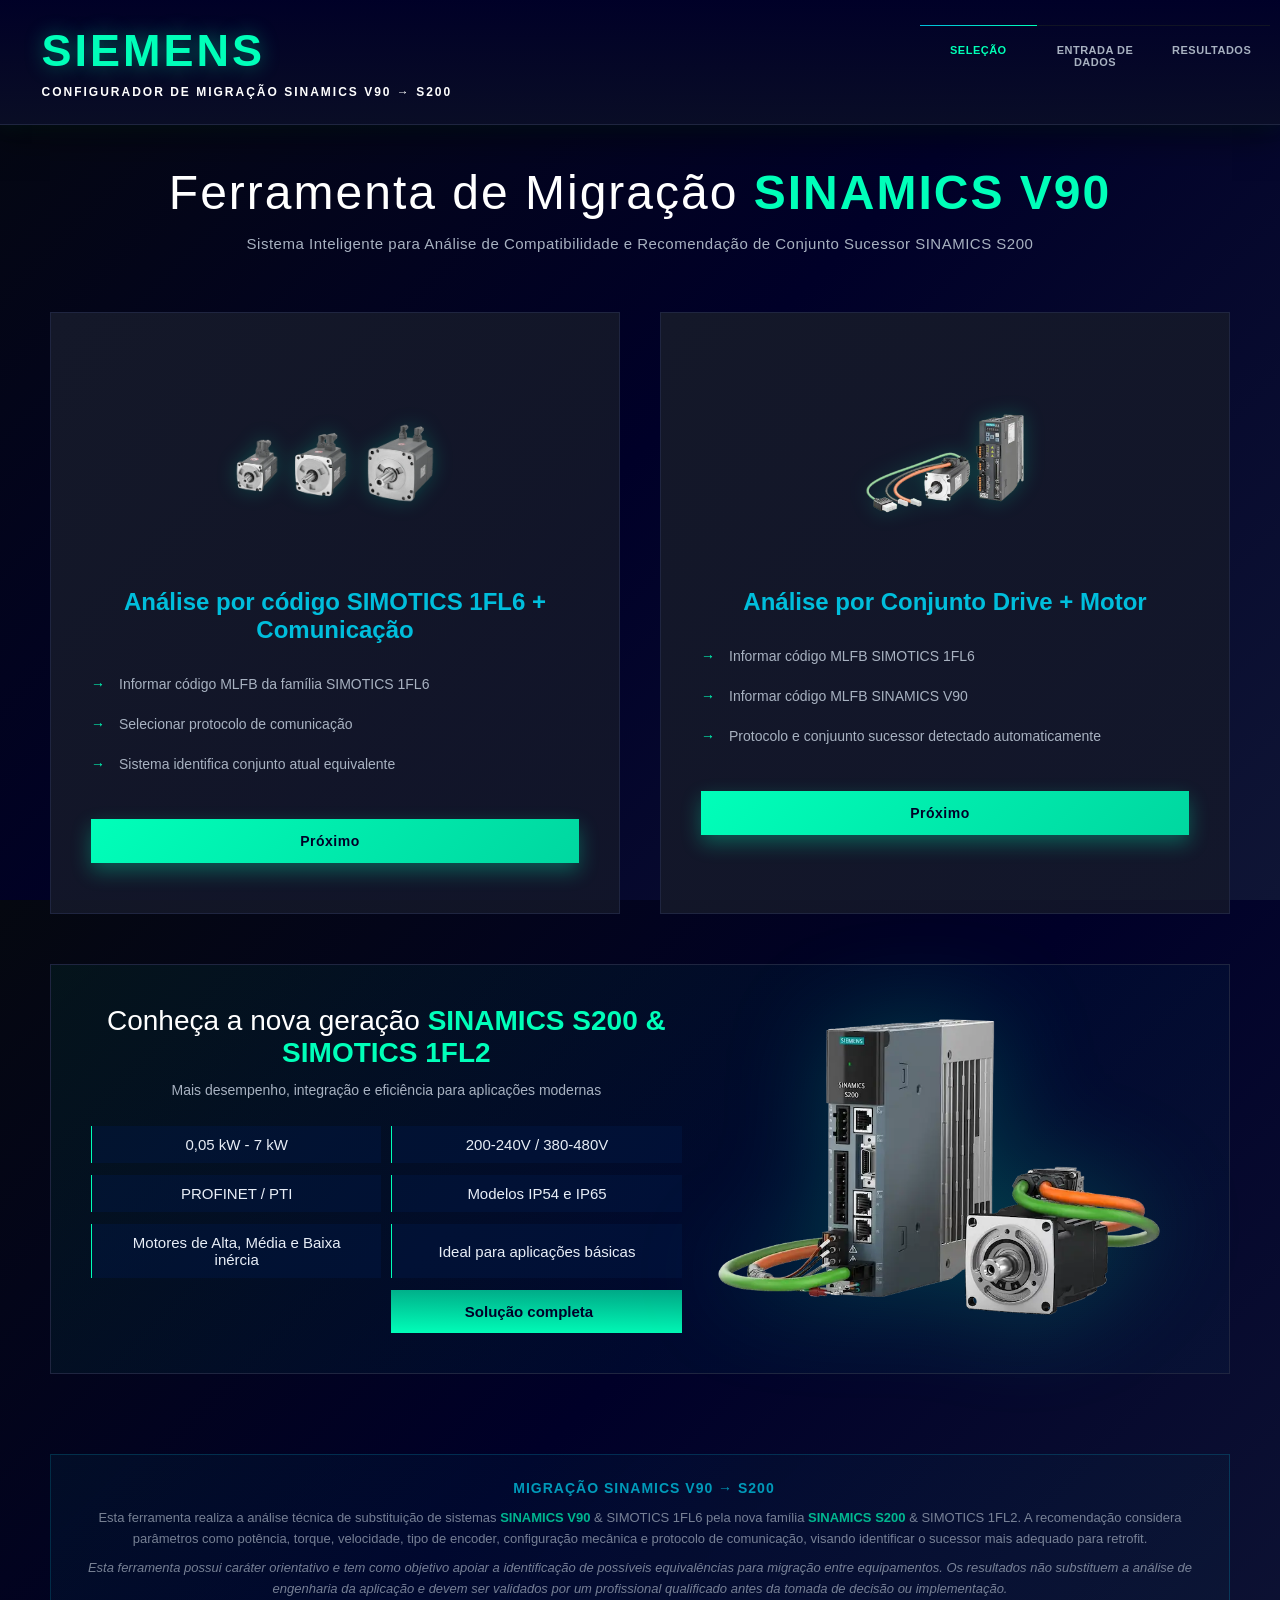
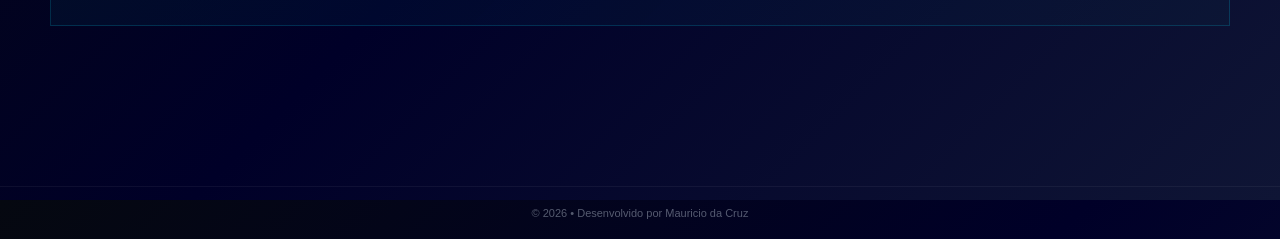
==== FrontEnd/index.html @ 0ea90a44 "Rename index1.html to index.html" ====
<!DOCTYPE html>
<html lang="pt-BR">
<head>
    <meta name="viewport" content="width=device-width, initial-scale=1.0">
    <meta charset="UTF-8">
    <meta name="viewport" content="width=device-width, initial-scale=1.0">
    <title>Configurador de Migração SINAMICS V90 → S200 | Siemens</title>
    <link rel="stylesheet" href="CSS/styles.css">
</head>

<body>
    <!-- HEADER -->
    <div class="header">
        <div class="header-left">
            <div class="header-logo">
                <a href="#" onclick="goHome()">
                    <span>SIEMENS</span>
                </a>
            </div>
            <div class="header-title">Configurador de Migração SINAMICS V90 → S200</div>
        </div>
        <div class="progress-section">
            <div class="progress-bar-container">
                <div class="progress-bar" id="progress-bar"></div>
            </div>
            <div class="progress-steps">
                <div class="progress-step active" id="step-1">Seleção</div>
                <div class="progress-step" id="step-2">Entrada de Dados</div>
                <div class="progress-step" id="step-3">Resultados</div>
            </div>
        </div>
    </div>

    <!-- SELECTION PAGE -->
    <div id="page-selection" class="page active">
        <div class="container">
            <div class="selection-wrapper">
                <div class="selection-title">
                    <h1>Ferramenta de Migração <span> SINAMICS V90</span></h1>
                    <p>Sistema Inteligente para Análise de Compatibilidade e Recomendação de Conjunto Sucessor <span> SINAMICS S200 </span></p>
                </div>

                <div class="selection-grid">
                    <div class="selection-card" onclick="selectMode('motor')">
                        <div class="card-icon">
                            <img src="img/motores.webp" alt="Motor" loading="lazy"/>
                        </div>
                        <h2>Análise por código SIMOTICS 1FL6 + Comunicação</h2>
                        <ul>
                            <li>Informar código MLFB da família SIMOTICS 1FL6 </li>
                            <li>Selecionar protocolo de comunicação</li>
                            <li>Sistema identifica conjunto atual equivalente</li>
                        </ul>
                        <button class="btn">Próximo <i class="fas fa-arrow-right"></i></button>
                    </div>

                    <div class="selection-card" onclick="selectMode('motor-drive')">
                        <div class="card-icon">

                        <img src="img/conjunto.webp" alt="Servoacionamento" class="img-conjunto" loading="lazy">    
                        </div>
                        <h2>Análise por Conjunto Drive + Motor</h2>
                        <ul>
                            <li>Informar código MLFB SIMOTICS 1FL6</li>
                            <li>Informar código MLFB SINAMICS V90</li>
                            <li>Protocolo e conjuunto sucessor detectado automaticamente</li>
                        </ul>
                        <button class="btn">Próximo <i class="fas fa-arrow-right"></i></button>
                    </div>
                </div>

                    <!--Conheça a familia S200-->

                <div class="s200-highlight">
                <div class="s200-content">

                    <!-- TEXTO -->
                    <div class="s200-text">
                        <h2>Conheça a nova geração <span>SINAMICS S200 & SIMOTICS 1FL2</span></h2>
                        <p class="s200-subtitle">
                            Mais desempenho, integração e eficiência para aplicações modernas 
                        </p>
                        <div class="s200-features">
                            <div class="feature-item"> 0,05 kW - 7 kW</div>
                            <div class="feature-item"> 200-240V / 380-480V</div>
                            <div class="feature-item"> PROFINET / PTI </div>
                            <div class="feature-item"> Modelos IP54 e IP65</div>
                            <div class="feature-item"> Motores de Alta, Média e Baixa inércia</div>
                            <div class="feature-item"> Ideal para aplicações básicas</div>
                            <div class="feature-item empty"></div>
                            <div class="feature-button">
                                <a href="https://cache.industry.siemens.com/dl/files/562/109823562/att_1349952/v1/motion-control-drives-D37-1-complete-English-2025-11.pdf" 
                                rel="noopener noreferrer" target="_blank" title="Ver catálogo D37.1/2025 ">
                                    Solução completa <i class= "fas fa-arrow-right"></i>  
                                </a>
                            </div>
                                
                            </div>
                        </div>
                    
                    <!-- IMAGEM -->
                            <div class="s200-image">
                                <a href="https://sieportal.siemens.com/en-us/products-services/10535666?tree=CatalogTree" target="_blank" title="Ver portfólio completo">
                                    <img src="img/s200conjunto.webp" alt="SINAMICS S200 + 1FL2" loading="lazy">
                                </a>
                            </div>
       </div>
             </div>
              <div class="migration-disclaimer">
                            <div class="disclaimer-content">

                                <h3>
                                    <i class="fas fa-info-circle"></i>
                                    Migração SINAMICS V90 → S200
                                </h3>

                                <p>
                                    Esta ferramenta realiza a análise técnica de substituição de sistemas
                                    <strong>SINAMICS V90</strong> & SIMOTICS 1FL6 pela nova família
                                    <strong>SINAMICS S200</strong> & SIMOTICS 1FL2.
                                    
                                    A recomendação considera parâmetros como potência, torque, velocidade, tipo de encoder,
                                    configuração mecânica e protocolo de comunicação, visando identificar o sucessor mais adequado para retrofit.
                                </p>

                                <t>
                                    Esta ferramenta possui caráter orientativo e tem como objetivo apoiar a identificação de possíveis equivalências para migração entre equipamentos.
                                    Os resultados não substituem a análise de engenharia da aplicação e devem ser validados por um profissional qualificado antes da tomada de decisão ou implementação.
                                </t>

                     </div>
</div>


            </div>
        </div>
    </div>

    <!-- INPUT PAGE -->
    <div id="page-input" class="page">
        <div class="container">
            <div class="input-wrapper">
                <div class="input-form-section">
                    <h1 id="input-title">Entrada de Dados</h1>
                    <p class="input-form-subtitle">Informe os parâmetros por MLFB e protocolo de comunicação do conjunto atual</p>

                    <div class="error-message" id="input-error"></div>

                    <form id="input-form" onsubmit="handleSearch(event)">
                        <div class="form-group">
                            <label for="motor-mlfb">Código MLFB do Servomotor SIMOTICS 1FL6 <span class="required">*</span></label>
                            <input
                                type="text"
                                id="motor-mlfb"
                                placeholder="Ex: 1FL6042-1AC61-2AA1"
                                autocomplete="off"
                                onblur="validateMotor()"
                                required
                            >
                            <div class="form-feedback"></div>
                            <small>Formato padrão: 1FL6XXX-XXXXX-XXXXX (SIMOTICS 1FL6)</small>
                        </div>

                        <div class="form-group" id="drive-group" style="display: none;">
                            <label for="drive-mlfb">Código MLFB do Drive SINAMICS V90 <span class="required">*</span></label>
                            <input
                                type="text"
                                id="drive-mlfb"
                                placeholder="Ex: 6SL3210-1KE21-2UF1"
                                autocomplete="off"
                                onblur="validateDrive()"
                            >
                            <div class="form-feedback"></div>
                            <small>Série SINAMICS V90 (formato: 6SL3210-XXXXX-XXXXX)</small>
                        </div>

                        <div class="form-group" id="communication-group" style="display: none;">
                            <label>Protocolo de Comunicação <span class="required">*</span></label>
                            <div class="radio-group">
                                <label>
                                    <input type="radio" name="communication" value="PTI" required>
                                    PTI (Trem de Pulsos)
                                </label>
                                <label>
                                    <input type="radio" name="communication" value="PROFINET" required>
                                    PROFINET
                                </label>
                            </div>
                        </div>

                        
                        <div class="form-actions">
                            <button type="button" class="btn btn-secondary" onclick="goBack()">
                                <i class="fas fa-arrow-left"></i> Voltar
                            </button>
                            <button type="submit" class="btn" id="search-btn">
                            <span class="btn-text">
                                Identificar Sucessor
                                <i class="fas fa-search"></i>
                            </span>
                            <span class="btn-loading" style="display: none;">
                                <span class="spinner"></span>
                                Processando
                            </span>
                            </button>
                           
                        </div>
                    </form>
                </div>

                <div class="motor-illustration">
                    <div class="motor-visual" id="motor-visual1">
                        <img src="img/conjunto.webp" alt="Motor V90 1FL6" loading="lazy">
                    </div>
                    <div class="motor-info">
                        <h3>Série SIMOTICS S-1FL6</h3>
                        <p>Motor Síncrono de Ímã Permanente com Comunicação Integrada e Encoder de Posição</p>
                    </div>
                </div>
            </div>

            </div>




        </div>
    </div>


    <!-- RESULT PAGE -->
    <div id="page-result" class="page">
        <div class="container">
            <div class="result-header">
                <h1>Análise de <span>Compatibilidade</span></h1>
                <p>Comparativo técnico entre configuração atual e sucessor recomendado</p>
            </div>

            <!-- COMPARISON -->
            <div class="comparison-wrapper">
                <div class="comparison-card v90">
                    <div class="card-header">
                        <div class="card-header-icon">🟡</div>
                        <div>
                            <h2>Configuração Atual Legada</h2>
                            <span class="subtitle">SINAMICS V90 & SIMOTICS 1FL6</span>
                        </div>
                    </div>

                    <div class="product-codes-section">
                        <span class="product-codes-title">Códigos de Identificação</span>
                        <div class="product-code-item">
                            <span class="product-code-label">MLFB do Motor</span>
                            <span class="product-code-value" id="result-motor-v90">-</span>
                        </div>
                        <div class="product-code-item" id="result-drive-v90-container" style="display: none;">
                            <span class="product-code-label">MLFB do Drive</span>
                            <span class="product-code-value" id="result-drive-v90">-</span>
                        </div>
                    </div>


                    <table class="specs-table">

                      
                        <tr>
                            <td>Potência Nominal (Motor)</td>
                            <td id="spec-power-v90">-</td>
                        </tr>
                          <tr>
                            <td>Potência do Drive</td>
                            <td id="spec-drive-power-v90">-</td>
                        </tr>
                        <tr>
                            <td>Torque Nominal</td>
                            <td id="spec-torque-v90">-</td>
                        </tr>
                        <tr>
                            <td>Velocidade Síncrona</td>
                            <td id="spec-speed-v90">-</td>
                        </tr>
                        <tr>
                            <td>Tensão de Alimentação</td>
                            <td id="spec-voltage-v90">-</td>
                        </tr>
                        <tr>
                            <td>Configuração de Fases</td>
                            <td id="spec-phases-v90">-</td>
                        </tr>
                        <tr>
                            <td>Protocolo de Comunicação</td>
                            <td id="spec-comm-v90">-</td>
                        </tr>
                        <tr>
                            <td>Tipo de Encoder</td>
                            <td id="spec-encoder-v90">-</td>
                        </tr>
                        <tr>
                            <td>Configuração de Eixo</td>
                            <td id="spec-shaft-v90">-</td>
                        </tr>
                        <tr>
                            <td>Sistema de Freio</td>
                            <td id="spec-brake-v90">-</td>
                        </tr>
                        <tr>
                            <td>Altura do Eixo</td>
                            <td id="spec-height-v90">-</td>
                        </tr>
                    </table>
                </div>

               

                <div class="comparison-card s200">
                    
                    <div class="card-header">
                       <div class="card-header custom-header">

                            <!-- ÍCONE ESQUERDO -->
                            <img src="img/new.webp" class="header-icon-left" alt="Ícone S200" loading="lazy">

                            <!-- TEXTO CENTRAL -->
                            <div class="header-text">
                                <h2>Sucessor Recomendado</h2>
                                <span class="subtitle">SINAMICS S200 & SIMOTICS 1FL2</span>
                            </div>

                            <!-- BADGE NEW (DIREITA) -->
                            <img src="img/eco.webp" class="header-icon-right" alt="New" loading="lazy">

                        </div>
                    </div>

                    <div class="product-codes-section">
                        <span class="product-codes-title">Códigos de Identificação</span>
                        <div class="product-code-item">
                             <div id="ip-toggle-container" style="display:none;"></div>
                            <span class="product-code-label">MLFB do Motor</span>
                            <span class="product-code-value" id="result-motor-s200">-</span>
                        </div>

                       

                        
                        <div class="product-code-item" id="result-drive-s200-container" style="display: none;">
                            <span class="product-code-label">MLFB do Drive</span>
                            <span class="product-code-value" id="result-drive-s200">-</span>
                        </div>
                    </div>

                    <table class="specs-table">
                        <tr>
                            <td>Potência Nominal (Motor)</td>
                            <td id="spec-power-s200">-</td>
                        </tr>
                        <tr>
                            <td>Potência do Drive</td>
                            <td id="spec-drive-power-s200">-</td>
                        </tr>
                        <tr>
                            <td>Torque Nominal</td>
                            <td id="spec-torque-s200">-</td>
                        </tr>
                        <tr>
                            <td>Velocidade Síncrona</td>
                            <td id="spec-speed-s200">-</td>
                        </tr>
                        <tr>
                            <td>Tensão de Alimentação</td>
                            <td id="spec-voltage-s200">-</td>
                        </tr>
                        <tr>
                            <td>Configuração de Fases</td>
                            <td id="spec-phases-s200">-</td>
                        </tr>
                        <tr>
                            <td>Protocolo de Comunicação</td>
                            <td id="spec-comm-s200">-</td>
                        </tr>
                        <tr>
                            <td>Tipo de Encoder</td>
                            <td id="spec-encoder-s200">-</td>
                        </tr>
                        <tr>
                            <td>Configuração de Eixo</td>
                            <td id="spec-shaft-s200">-</td>
                        </tr>
                        <tr>
                            <td>Sistema de Freio</td>
                            <td id="spec-brake-s200">-</td>
                        </tr>
                        <tr>
                            <td>Altura do Eixo</td>
                            <td id="spec-height-s200">-</td>
                        </tr>
                    </table>
                </div>
            </div>

            <!-- CHARTS -->
           <div class="charts-section">

    <div class="charts-title">
        <i class="fas fa-cube"></i>
        Conjunto Sucessor <span>SINAMICS S200 & SIMOTICS 1FL2</span> (Ver no SiePortal)
    </div>
<div class="product-grid">

    <!-- DRIVE S200 -->
    <a id="s200-drive-link"
       class="product-card"
       target="_blank"
       rel="noopener noreferrer"
       data-power-field="potencia_kw_drive"
       data-suffix="kW">

        <img src="img/s200_individual.webp" alt="Drive S200" title="Abrir no SiePortal" loading="lazy">

        <div class="product-label">
            ServoDrive SINAMICS S200 - <span class="auto-power"></span>
        </div>
    </a>

    <!-- MOTOR S200 -->
    <a id="s200-motor-link"
       class="product-card"
       target="_blank"
       rel="noopener noreferrer"
       data-power-field="potencia_kw"
       data-suffix="kW">

        <img src="img/1fl2_individual.webp" alt="Motor S200" title="Abrir no SiePortal" loading="lazy">

        <div class="product-label">
            Servomotor SIMOTICS 1FL2 - <span class="auto-power"></span> 
        </div>
    </a>

</div>
</div>

            <!-- WARNINGS -->
            <div class="warnings-section" id="warnings-section">
                <h3> Observações Técnicas Relevantes</h3>
                <div id="warnings-list"></div>
            </div>

            <!-- ACTIONS -->
            <div class="result-actions">
                <button class="btn btn-secondary" onclick="copyToClipboard()">
                    <i class="fas fa-copy"></i> Copiar Códigos
                </button>
                <button class="btn" onclick="newSearch()">
                    <i class="fas fa-search"></i> Nova Análise
                </button>
                <button class="btn btn-secondary" onclick="exportToExcel()">
                    <i class="fas fa-file-excel"></i> Exportar .XLSX
                </button>
            </div>
        </div>
    </div>

    <!-- ERROR PAGE -->
    <div id="page-error" class="page">
        <div class="error-container">
            <div class="error-icon">❌</div>
            <h1>Análise Inconclusiva</h1>
            <p>Não foi possível identificar um sucessor compatível para a configuração técnica informada. Verifique os códigos MLFB e tente novamente.</p>

            <div style="margin-top: 40px;">
                <button class="btn btn-secondary" onclick="goBack()" style="margin-bottom: 15px;">
                    <i class="fas fa-arrow-left"></i> Voltar
                </button>
                <button class="btn" onclick="newSearch()">
                    <i class="fas fa-search"></i> Nova Análise
                </button>
            </div>
        </div>
    </div>

    <div class="copy-feedback" id="copy-feedback">
        <i class="fas fa-check-circle"></i> Códigos copiados com sucesso!
    </div>

    <script>
    async function loadXLSX() {
        if (!window.XLSX) {
            await import("https://cdn.jsdelivr.net/npm/xlsx@0.18.5/dist/xlsx.full.min.js");
        }
    }
    </script>
    <script src="Js/app.v2.5.js"></script>
    <footer class="footer">
    <span>© 2026 • Desenvolvido por Mauricio da Cruz </span>
    </footer>
</body>
</html>
---- FrontEnd/CSS/styles.css ----
.charts-title span,.disclaimer-content strong,.header-logo span,.progress-step.active,.radio-group label:hover{color:var(--bold-green)}*,.feature-item{box-sizing:border-box}.disclaimer-content t,.form-group small,.warning-item div:last-child,.warning-list li{font-style:italic}.bar-label,.error-container,.migration-banner,.motor-info,.product-card,.progress-step,.result-header,.selection-wrapper{text-align:center}*{margin:0;padding:0}:root{--bold-green:#00FFB9;--dark-blue:#000028;--light-petrol:#00BEDC;--white:#FFFFFF;--dark-bg:#0a0e27;--darker-bg:#050810;--card-bg:#141829;--card-hover:#1a1f3a;--border-color:#1f2540;--text-primary:#e8eef7;--text-secondary:#a8b2c1;--color-origin:#FFC107;--color-destination:#00FFB9}body,html{width:100%;height:100%}body{font-family:'Segoe UI',Arial,sans-serif;background:linear-gradient(135deg,var(--darker-bg) 0,var(--dark-blue) 50%,#0f1535 100%);color:var(--text-primary);min-height:100vh;overflow-x:hidden}.header{background:linear-gradient(180deg,rgba(0,0,40,.95) 0,rgba(10,14,39,.9) 100%);padding:25px 10px;box-shadow:0 8px 32px rgba(0,0,0,.6),0 0 20px rgba(0,255,185,.1);display:flex;justify-content:space-between;align-items:right;border-bottom:1px solid var(--border-color);position:right;top:0;z-index:100}.header-left{display:flex;flex-direction:column;gap:8px;margin-left:2.5%}.header-logo{font-size:45px;font-weight:700;color:var(--white);letter-spacing:3px;text-shadow:0 0 20px rgba(0,255,185,.4)}.header-logo a{text-decoration:none;color:inherit}.header-logo a:hover{opacity:.8}.header-title{color:#fff;font-size:12px;font-weight:600;letter-spacing:2px;text-transform:uppercase}.progress-section{display:flex;flex-direction:column;gap:12px;width:350px}.progress-bar-container{width:100%;height:1px;background:var(--border-color);overflow:hidden;box-shadow:inset 0 0 8px rgba(0,0,0,.5)}.progress-bar{height:100%;background:linear-gradient(90deg,var(--light-petrol) 0,var(--bold-green) 100%);width:0%;transition:width .8s cubic-bezier(.22, 1, .36, 1);box-shadow:0 0 15px rgba(0,255,185,.6)}.progress-steps{display:flex;justify-content:space-between;gap:100}.progress-step{flex:16;font-size:11px;font-weight:700;color:var(--text-secondary);padding:6px 8px;border-bottom:0 solid var(--border-color);transition:.3s;text-transform:uppercase;letter-spacing:.5px}.progress-step.active{border-bottom-color:var(--bold-green);text-shadow:0 0 1px rgba(0,4,3,.5)}.s200-highlight{margin-top:50px;padding:40px;border:1px solid var(--border-color);background:linear-gradient(135deg,rgba(0,255,185,.05) 0,rgba(0,190,220,.03) 100%)}.s200-content{display:grid;grid-template-columns:1.4fr 1.2fr;gap:1px;align-items:center}.s200-text h2{font-size:28px;color:var(--white);margin-bottom:10px;font-weight:300}.result-header h1 span,.s200-text h2 span,.selection-title h1 span{color:var(--bold-green);font-weight:700}.s200-subtitle{color:var(--text-secondary);font-size:14px;margin-bottom:25px;line-height:1.6}.feature-button a{display:flex;justify-content:center;align-items:center;gap:15px;background:linear-gradient(1deg,var(--bold-green) 0,#00d7a1c3 100%);color:var(--dark-blue);padding:13px;font-size:15px;font-weight:700;text-decoration:wavy;transition:.3s}.feature-button a:hover{transform:translateX(5px);box-shadow:0 10px 25px rgba(0,255,185,.4)}.empty{visibility:hidden}.s200-features{display:grid;grid-template-columns:10fr 10fr;gap:12px 10px;align-items:stretch;justify-items:stretch}.feature-item{font-size:15px;color:var(--text-primary);width:100%;background:rgba(1,23,69,.438);padding:10px 20px;border-left:1px solid var(--bold-green);transition:.3s;display:flex;align-items:center;justify-content:center}.feature-item:hover{background:rgba(0,255,187,.075);transform:translateX(2px)}.s200-image{display:flex;justify-content:right;align-items:right}.s200-image img{width:90%;max-width:500px;object-fit:contain;filter:drop-shadow(0 0 50px rgba(0, 255, 185, .2));transition:.3s}.card-icon img,.card-icon img.img-conjunto{width:200px;height:200px}.s200-image img:hover{transform:scale(1.15);filter:drop-shadow(0 0 25px rgba(0, 255, 185, .4))}@media (max-width:800px){.s200-content{grid-template-columns:1fr}}.comparison-wrapper,.input-wrapper,.product-grid,.selection-grid{grid-template-columns:1fr 1fr}.container{max-width:1400px;margin:0 auto;padding:40px 50px}.page{display:none;animation:.6s ease-out fadeIn}.error-message.show,.page.active,.result-wrapper{display:block}@keyframes fadeIn{from{opacity:0;transform:translateY(20px)}to{opacity:1;transform:translateY(0)}}.selection-wrapper{margin-bottom:60px}.selection-title h1{font-size:48px;color:var(--white);margin-bottom:15px;font-weight:300;letter-spacing:2px}.selection-title p{color:var(--text-secondary);font-size:15px;letter-spacing:.5px;margin-bottom:40px}.migration-banner{background:linear-gradient(135deg,rgba(0,255,185,.08) 0,rgba(0,190,220,.05) 100%);border:1px solid var(--light-petrol);padding:40px;margin-bottom:50px}.disclaimer-content h3,.migration-banner-title{margin-bottom:12px;letter-spacing:1px;text-transform:uppercase}.migration-banner-title{color:var(--bold-green);font-size:26px;font-weight:700}.migration-banner-subtitle{color:var(--light-petrol);font-size:15px;font-weight:600;margin-bottom:20px;letter-spacing:.5px}.migration-banner-description{color:var(--text-secondary);font-size:14px;line-height:1.8;max-width:900px;margin:0 auto}.migration-banner-highlight{display:inline;background:linear-gradient(135deg,var(--bold-green) 0,var(--light-petrol) 100%);-webkit-background-clip:text;-webkit-text-fill-color:transparent;background-clip:text;font-weight:700;font-size:14px}.migration-disclaimer{margin-top:80px;padding:25px 30px;border:1px solid rgba(0,190,220,.2);background:linear-gradient(135deg,rgba(0,190,220,.05) 0,rgba(0,255,185,.02) 100%)}.disclaimer-content h3{text-align:center;justify-content:center;font-size:14px;color:var(--light-petrol);font-weight:700;display:flex;align-items:center;gap:8px;opacity:80%}.disclaimer-content p,.disclaimer-content t{opacity:70%;font-size:13px;color:var(--text-secondary);margin-bottom:8px;line-height:1.6}.selection-grid{display:grid;gap:40px;margin-top:60px}.selection-card{background:linear-gradient(135deg,var(--card-bg) 0,rgba(20,24,41,.8) 100%);border:1px solid var(--border-color);padding:50px 40px;cursor:pointer;transition:.4s cubic-bezier(.4, 0, .2, 1);position:relative;overflow:hidden}.selection-card::before{content:'';position:absolute;top:0;left:-100%;width:100%;height:100%;background:linear-gradient(90deg,transparent,rgba(0,255,185,.1),transparent);transition:left .6s}.selection-card:hover::before{left:100%}.selection-card:hover{border-color:var(--bold-green);transform:translateY(-15px);box-shadow:0 30px 80px rgba(0,255,185,.15),inset 0 1px 0 rgba(255,255,255,.05);background:linear-gradient(135deg,rgba(20,24,41,.95) 0,#1a1f3a 100%)}.card-icon{margin-bottom:25px;display:flex;justify-content:center;align-items:center}.card-icon img{max-width:100%;max-height:100%;object-fit:contain;transition:.3s;filter:drop-shadow(0 0 10px rgba(0, 255, 185, .2))}.img-conjunto{width:150px;height:auto}.selection-card:hover .card-icon img{transform:scale(1.1);filter:drop-shadow(0 0 20px rgba(0, 255, 185, .5))}.selection-card:hover .card-icon{transform:scale(1.15) rotate(1deg)}.selection-card h2{color:var(--light-petrol);margin-bottom:20px;font-size:24px;font-weight:600;transition:.3s}.selection-card:hover h2{color:var(--bold-green);text-shadow:0 0 15px rgba(0,255,185,.5)}.selection-card ul{list-style:none;margin-bottom:35px;text-align:left}.selection-card li{padding:12px 0 12px 28px;color:var(--text-secondary);font-size:14px;position:relative;transition:.3s}.selection-card li::before{content:"→";color:var(--bold-green);font-weight:700;position:absolute;left:0;transition:.3s}.btn,.form-group input[type=text],.form-group select{transition:.3s cubic-bezier(.4, 0, .2, 1);width:100%}.selection-card:hover li{color:var(--text-primary);transform:translateX(5px)}.btn{background:linear-gradient(135deg,var(--bold-green) 0,#00d7a0 100%);color:var(--dark-blue);border:none;padding:14px 32px;cursor:pointer;font-size:14px;font-weight:700;display:inline-flex;align-items:center;gap:10px;letter-spacing:.5px;box-shadow:0 8px 20px rgba(0,255,185,.3);justify-content:center}.btn:hover{transform:translateY(-3px);box-shadow:0 12px 30px rgba(0,255,185,.5)}.btn-secondary{background:linear-gradient(135deg,var(--card-bg) 0,var(--card-hover) 100%);color:var(--text-primary);border:1px solid var(--light-petrol);box-shadow:0 8px 20px rgba(0,0,0,.3)}.input-form-section,.product-card{border:1px solid var(--border-color)}.btn-secondary:hover{border-color:var(--bold-green);box-shadow:0 12px 30px rgba(0,255,185,.2);background:linear-gradient(135deg,var(--card-hover) 0,rgba(26,31,58,.8) 100%)}.input-wrapper{display:grid;gap:60px;align-items:center}.input-form-section{background:linear-gradient(135deg,var(--card-bg) 0,rgba(20,24,41,.8) 100%);padding:50px;box-shadow:0 20px 60px rgba(0,0,0,.4)}.input-form-section h1{color:var(--bold-green);margin-bottom:10px;font-size:28px;font-weight:400;letter-spacing:1px}.input-form-subtitle{color:var(--text-secondary);font-size:13px;margin-bottom:40px;font-style:italic;letter-spacing:.5px}.form-group{margin-bottom:30px}.form-group label{display:block;color:var(--text-primary);font-weight:600;margin-bottom:10px;font-size:13px;text-transform:uppercase;letter-spacing:1px}.form-group label .required{color:#ff6b6b}.form-group input[type=text],.form-group select{padding:14px 16px;border:1px solid var(--border-color);font-size:14px;background:linear-gradient(135deg,rgba(10,14,39,.5) 0,rgba(5,8,16,.5) 100%);color:var(--text-primary)}.form-group input[type=text]::placeholder{color:var(--text-secondary)}.form-group input[type=text]:focus,.form-group select:focus{outline:0;border-color:var(--bold-green);box-shadow:0 0 0 3px rgba(0,255,185,.1);background:linear-gradient(135deg,rgba(10,14,39,.8) 0,rgba(5,8,16,.8) 100%)}.footer {
    text-align: center;
    font-size: 11px;
    color: rgba(168, 178, 193, 0.5); /* bem sutil */
    margin-top: 60px;
    padding: 20px 0;
    border-top: 1px solid rgba(255,255,255,0.05);
}

.footer span {
    transition: all 0.3s ease;
}

.ip-feedback {
    display: inline-flex;
    align-items:stretch;
    gap: 4px;
}

.footer span:hover {
    color: var(--bold-green);
}
/* CONTAINER */
.ip-segmented {
    position: relative;
    display: inline-flex;
    border: 2px solid #020e36;
    border-radius: 6px;
    overflow: hidden;
    background-color: #f5f5f5a5;
    margin: 0px 0px 18px 0px;
}

/* SLIDER DESLIZANTE */
.ip-slider {
    position: absolute;
    top: 0;
    left: 0;
    width: 50%;
    height: 100%;
    background-color: var(--bold-green);
    border-radius: 6px;
    transition: transform 0.25s ease;
    z-index: 1;
}

/* BOTÕES */
.ip-segment {
    position: relative;
    z-index: 2;
    padding: 8px 20px;
    font-size: 12px;
    color: #0b086d;
    cursor: pointer;
    background: transparent;
    border: none;
    outline: none;
    transition: color 0.2s ease;
}

/* TEXTO ATIVO */
.ip-segment.active {
    color: rgb(4, 5, 66);
    font-weight: bold;
    transform: scale(1.2) ;
}

/* HOVER */
.ip-segment:hover {
    color: #222222c0;
}

/* HEADER (label + feedback lado a lado) */
.ip-header {
    display: flex;
    justify-content: space-between;
    align-items: center;
    margin-bottom: 6px;
}

/* TEXTO FEEDBACK */
/* container geral */
.ip-wrapper {
    display: flex;
    flex-direction: column;
    gap: 6px;
}



/* linha 2 */
.ip-row {
    display: flex;
    align-items: center;
    gap: 35px;
}

/* feedback */
.ip-feedback {
    font-size: 12px;
    margin-bottom: 20px;
    align-items: center;
    height: 100%;
    color: #00FFB9;
    opacity: 0%;
    transform: translateY(0px);
    transition: all 0.2s ease;
}

/* animação */
.ip-feedback.show {
    opacity: 1;
    transform: translateY(0);
}

/* LABEL COM ÍCONE */
.ip-label {
    display: flex;
    align-items: center;
    gap: 6px;
    font-size: 14px;
    color: #666;
    margin-bottom: 6px;
}

/* ÍCONE */
.info-icon {
    position: relative;
    font-size: 16px;
    color: #888;
    cursor: pointer;
}

/* TOOLTIP */
.info-tooltip {
    position: absolute;
    bottom: 140%;
    left: 50%;
    transform: translateX(-50%) scale(0.95);
    
    background-color: #2b2b2b;
    color: #fff;
    font-size: 12px;
    padding: 8px 10px;
    border-radius: 6px;
    
    width: 220px;
    text-align: center;

    opacity: 0;
    pointer-events: none;

    transition: 
        opacity 0.2s ease,
        transform 0.2s ease;

    z-index: 10;
}

/* ESTADO VISÍVEL */
.info-tooltip.show {
    opacity: 1;
    transform: translateX(-50%) scale(1);
    pointer-events: auto;
}

/* SETINHA */
.info-tooltip::after {
    content: "";
    position: absolute;
    top: 100%;
    left: 50%;
    transform: translateX(-50%);
    
    border-width: 5px;
    border-style: solid;
    border-color: #2b2b2b transparent transparent transparent;
}

@media (max-width: 600px) {
    .ip-row {
        flex-direction: column;
        align-items: flex-start;
        gap: 6px;
    }

    .ip-feedback {
        margin-top: 2px;
    }
}
.info-icon:hover .info-tooltip {
    opacity: 1;
    transform: translateX(-50%) scale(1);
}

.form-group input[type=text].valid{border-color:#00d7a0;box-shadow:0 0 0 3px rgba(0,215,160,.1)}.form-group input[type=text].invalid{border-color:#ff6b6b;box-shadow:0 0 0 3px rgba(255,107,107,.1)}.form-feedback{margin-top:8px;font-size:12px;display:none;transition:.3s}.form-feedback.valid{color:#00d7a0;display:block}.form-feedback.invalid{color:#ff6b6b;display:block}.form-group small{color:var(--text-secondary);margin-top:8px;display:block;font-size:12px}.radio-group{display:flex;gap:30px;margin-top:14px}.radio-group label{display:flex;align-items:center;margin:0;cursor:pointer;font-weight:400;font-size:14px;color:var(--text-secondary);transition:.3s}.radio-group input[type=radio]{width:18px;height:18px;margin-right:10px;cursor:pointer;accent-color:var(--bold-green)}.form-actions,.result-actions{display:flex;gap:15px;margin-top:45px}.form-actions button,.result-actions button{flex:1;padding:16px;font-size:14px;font-weight:700;transition:.3s}@keyframes spin{to{transform:rotate(360deg)}}.spinner{width:18px;height:18px;border:3px solid rgba(255,255,255,.2);border-top-color:#00ffb9;border-radius:50%;animation:.6s linear infinite spin}.btn-text{display:inline-flex;align-items:center;gap:8px}.btn-loading,.btn.loading .btn-text{display:none}.btn-loading{align-items:center;gap:10px}.btn.loading .btn-loading{display:inline-flex;align-items:center;gap:10px}.btn:disabled{opacity:.8;cursor:not-allowed}.error-message{background:linear-gradient(135deg,rgba(255,107,107,.08) 0,rgba(255,107,107,.03) 100%);color:#f99;padding:14px 16px;margin-bottom:25px;display:none;border-left:1px solid #ff6b6b;font-size:14px;border:1px solid rgba(255,107,107,.2)}.motor-illustration{display:flex;flex-direction:column;align-items:center;justify-content:center;gap:30px}.motor-visual{width:450px;height:450px}.motor-visual img{width:100%;height:100%;object-fit:contain}.motor-visual:hover{border-color:var(--bold-green);box-shadow:0 0 30px rgba(0,255,185,.15)}.motor-visual svg{width:80%;height:80%;filter:drop-shadow(0 0 10px rgba(0, 255, 185, .3));transition:.3s}.motor-visual:hover svg{filter:drop-shadow(0 0 20px rgba(0, 255, 185, .6));transform:scale(1.05)}.motor-info{width:100%;background:linear-gradient(135deg,rgba(0,190,220,.08) 0,rgba(0,255,185,.03) 100%);border:1px solid var(--light-petrol);padding:20px}.motor-info h3{color:var(--bold-green);margin-bottom:10px;font-size:14px;font-weight:700;text-transform:uppercase;letter-spacing:1px}.motor-info p{color:var(--text-secondary);font-size:13px;line-height:1.6}.product-grid{display:grid;gap:20px}.new-badge{position:absolute;top:20px;right:100px;width:150px;height:auto;z-index:0;pointer-events:none}.product-card{text-decoration:none;color:inherit;padding:15px;border-radius:10px;transition:.3s;background:rgba(255,255,255,.02)}.product-card:hover{transform:translateY(-5px);box-shadow:0 10px 25px rgba(0,255,185,.15)}.product-card img{width:100%;max-height:170px;object-fit:contain}.product-label{margin-top:10px;font-size:12px;font-weight:700;text-transform:uppercase}.result-header{margin-bottom:20px}.result-header h1{color:var(--white);font-size:36px;margin-bottom:12px;font-weight:300;letter-spacing:2px}.card-header .subtitle,.result-header p{color:var(--text-secondary);letter-spacing:.5px}.result-header p{font-size:14px}.comparison-wrapper{display:grid;gap:50px;margin-bottom:60px}.card-header.custom-header{display:grid;grid-template-columns:1fr auto;align-items:center;gap:15px;border-bottom:none}.header-icon-left{width:100px;height:auto;flex-shrink:0}.header-icon-right{position:absolute;right:0;top:0;justify-self:end;max-width:30%;height:auto;flex-shrink:0;margin-left:auto}.comparison-card{background:linear-gradient(135deg,var(--card-bg) 0,rgba(20,24,41,.8) 100%);border:1px solid var(--border-color);padding:40px;transition:.4s cubic-bezier(.4, 0, .2, 1);overflow:hidden;position:relative}.comparison-card::before{content:'';position:absolute;top:0;left:0;right:0;height:3px;background:linear-gradient(90deg,var(--light-petrol),var(--bold-green))}.comparison-card.v90::before{background:linear-gradient(90deg,var(--color-origin),orange)}.comparison-card.s200 .card-header.custom-header{margin-bottom:0;padding-bottom:0}.comparison-card.s200::before{background:linear-gradient(90deg,var(--color-destination),#00d7a0);transform:scale(1.1);z-index:2}.comparison-card:hover{border-color:var(--bold-green);box-shadow:0 25px 7px rgba(0,255,185,.15)}.comparison-card.v90:hover{border-color:var(--color-origin);transform:translateY(-2px)}.comparison-card.s200:hover{border-color:var(--bold-green);transform:translateY(-16px)}.card-header,.specs-table tr{border-bottom:1px solid var(--border-color)}.card-header{display:flex;align-items:center;margin-bottom:30px;padding-bottom:20px}.card-header-icon{font-size:50px;margin-right:20px;transition:transform .3s}.product-code-label,.product-codes-title{font-size:12px;letter-spacing:1px;display:block}.comparison-card:hover .card-header-icon{transform:scale(1.15)}.card-header h2{color:var(--text-primary);font-size:18px;margin:0;font-weight:600;letter-spacing:.5px}.card-header .subtitle{display:block;font-size:13px;font-weight:400;margin-top:5px}.product-codes-section{background:linear-gradient(135deg,rgba(0,255,185,.06) 0,rgba(0,190,220,.03) 100%);border:1px solid var(--light-petrol);padding:25px;margin-bottom:35px}.chart-card,.charts-section{border:1px solid var(--border-color)}.chart-card h3,.product-codes-title{font-weight:700;margin-bottom:20px;text-transform:uppercase}.comparison-card.v90 .product-codes-section{background:linear-gradient(135deg,rgba(255,193,7,.08) 0,rgba(255,193,7,.02) 100%);border:1px solid rgba(85,65,6,.3)}.comparison-card.s200 .product-codes-section{background:linear-gradient(135deg,rgba(0,255,185,.08) 0,rgba(5,230,192,.03) 100%);border:1.5px solid var(--light-petrol)}.product-codes-title{color:var(--bold-green)}.comparison-card.v90 .product-code-value,.comparison-card.v90 .product-codes-title,.comparison-card.v90 .specs-table td:last-child .highlight{color:var(--color-origin)}.comparison-card.v90 .card-header{border-bottom:2px solid var(--border-color);padding-bottom:24px;margin-bottom:35px}.bar.s200~.bar-value,.comparison-card.s200 .product-code-value,.comparison-card.s200 .product-codes-title,.comparison-card.s200 .specs-table td:last-child .highlight{color:var(--color-destination)}.product-code-item{margin-bottom:18px}.product-code-item:last-child{margin-bottom:0}.product-code-label{color:var(--text-secondary);text-transform:uppercase;margin-bottom:6px}.product-code-value{color:var(--bold-green);font-size:18px;font-weight:700;font-family:'Courier New',monospace;letter-spacing:1px;word-break:break-all}.specs-table{width:100%;font-size:14px}.specs-table tr{transition:.3s}.specs-table tr:hover{background:rgba(0,255,185,.03)}.specs-table td{padding:14px 0}.specs-table td:first-child{color:var(--text-secondary);font-weight:700;width:50%}.chart-card h3,.specs-table td:last-child{color:var(--text-primary);letter-spacing:.5px}.specs-table td:last-child{font-weight:800;text-align:right;font-size:15.9px}.specs-table td:last-child .highlight{color:var(--bold-green);font-weight:1000}.charts-section{background:linear-gradient(135deg,var(--card-bg) 0,rgba(20,24,41,.8) 100%);padding:40px;margin-bottom:60px;transition:.3s}.bar,.chart-card{transition:.4s cubic-bezier(.4, 0, .2, 1)}.charts-section:hover{border-color:var(--light-petrol);box-shadow:0 20px 60px rgba(0,190,220,.1)}.charts-title{color:var(--white);font-size:18px;font-weight:600;margin-bottom:35px;padding-bottom:15px;border-bottom:1px solid var(--border-color);letter-spacing:.5px}.charts-grid{display:grid;grid-template-columns:repeat(3,1fr);gap:30px}.chart-card{background:linear-gradient(135deg,rgba(10,14,39,.3) 0,rgba(5,8,16,.3) 100%);padding:25px}.chart-card:hover{border-color:var(--bold-green);transform:translateY(-6px);box-shadow:0 15px 40px rgba(0,255,185,.1);background:linear-gradient(135deg,rgba(10,14,39,.5) 0,rgba(5,8,16,.5) 100%)}.chart-card h3{font-size:13px}.chart-canvas{display:flex;align-items:flex-end;justify-content:space-around;gap:15px;height:200px}.chart-bar{display:flex;flex-direction:column;align-items:center;gap:10px;flex:1}.bar{width:100%;background:linear-gradient(180deg,var(--color-origin) 0,orange 100%);box-shadow:0 0 15px rgba(255,193,7,.3);position:relative}.bar.s200{background:linear-gradient(180deg,var(--color-destination) 0,#00d7a0 100%);box-shadow:0 0 15px rgba(0,255,185,.3)}.chart-bar:hover .bar{box-shadow:0 0 25px rgba(0,255,185,.6);transform:scaleY(1.05)}.bar-label{font-size:11px;color:var(--text-secondary);width:100%;font-weight:600;text-transform:uppercase;letter-spacing:.5px}.bar-value{font-size:12px;font-weight:700;color:var(--color-origin);margin-top:5px}.warnings-section{background:linear-gradient(135deg,rgba(255,193,7,.06) 0,rgba(255,193,7,.02) 100%);border-left:1px solid #ffc107;padding:25px;margin-bottom:40px;display:none;border:1px solid rgba(255,193,7,.15)}.warnings-section h3{color:#f1cd179e;margin-bottom:18px;font-size:14px;font-weight:700;text-transform:uppercase;letter-spacing:1px}.warning-item{margin-bottom:18px;font-size:17px;line-height:1.7;padding:12px;background:rgba(0,0,0,.15);transition:.3s}.warning-item:hover{background:rgba(0,0,0,.2);transform:translateX(4px)}.warning-list{margin:0;padding-left:18px;list-style:none}.warning-list li{position:relative;padding-left:18px;margin-bottom:10px;font-size:13px;color:var(--text-secondary)}.warning-list li::before{content:"›";position:absolute;left:0;color:#ffc107;font-weight:700}.warning-item strong{color:#ffc107;display:block;margin-bottom:6px}.error-container{background:linear-gradient(135deg,var(--card-bg) 0,rgba(20,24,41,.8) 100%);border:1px solid #ff6b6b;padding:60px;box-shadow:0 20px 60px rgba(0,0,0,.4);max-width:650px;margin:80px auto}.error-icon{font-size:64px;margin-bottom:25px}.error-container h1{color:#ff6b6b;margin-bottom:18px;font-size:26px;font-weight:400;letter-spacing:1px}.error-container p{color:var(--text-secondary);margin-bottom:18px;line-height:1.7;font-size:14px}.copy-feedback{position:fixed;top:30px;right:30px;background:linear-gradient(135deg,var(--bold-green) 0,#00d7a0 100%);color:var(--dark-blue);padding:16px 24px;display:none;z-index:2000;font-size:13px;font-weight:700;box-shadow:0 12px 40px rgba(0,255,185,.4);letter-spacing:.5px}.copy-feedback.show{display:flex;align-items:center;gap:10px;animation:.5s cubic-bezier(.68,-.55,.265,1.55) bounceIn}@keyframes bounceIn{0%{opacity:0;transform:scale(.3) translateY(-20px)}100%{opacity:1;transform:scale(1) translateY(0)}}@media (max-width:1024px){.comparison-wrapper,.input-wrapper{grid-template-columns:1fr;gap:30px}.charts-grid,.selection-grid{grid-template-columns:1fr}.progress-section{width:250px}}@media (max-width:768px){.form-actions,.header,.result-actions{flex-direction:column}.motor-visual,.motor-visual img{width:100%;height:auto}.input-wrapper,.product-grid{grid-template-columns:1fr}.header{padding:15px 20px;gap:15px}.container,.motor-info{padding:15px}.selection-title h1{font-size:32px}.migration-banner{padding:25px;margin-top:40px;width:100%}.migration-banner-title{font-size:22px}.charts-section,.comparison-card,.input-form-section{padding:30px 20px}.progress-section{width:100%}.input-wrapper{gap:25px;width:100%}.input-form-section{padding:25px 15px;width:100%;max-width:100%;overflow:hidden}.form-group input,.form-group select{width:100%;max-width:100%}.form-actions,.radio-group{flex-direction:column;gap:10px}.motor-visual{max-width:280px}body{overflow-x:hidden}.product-card{min-height:220px}.product-card img{max-height:140px}}
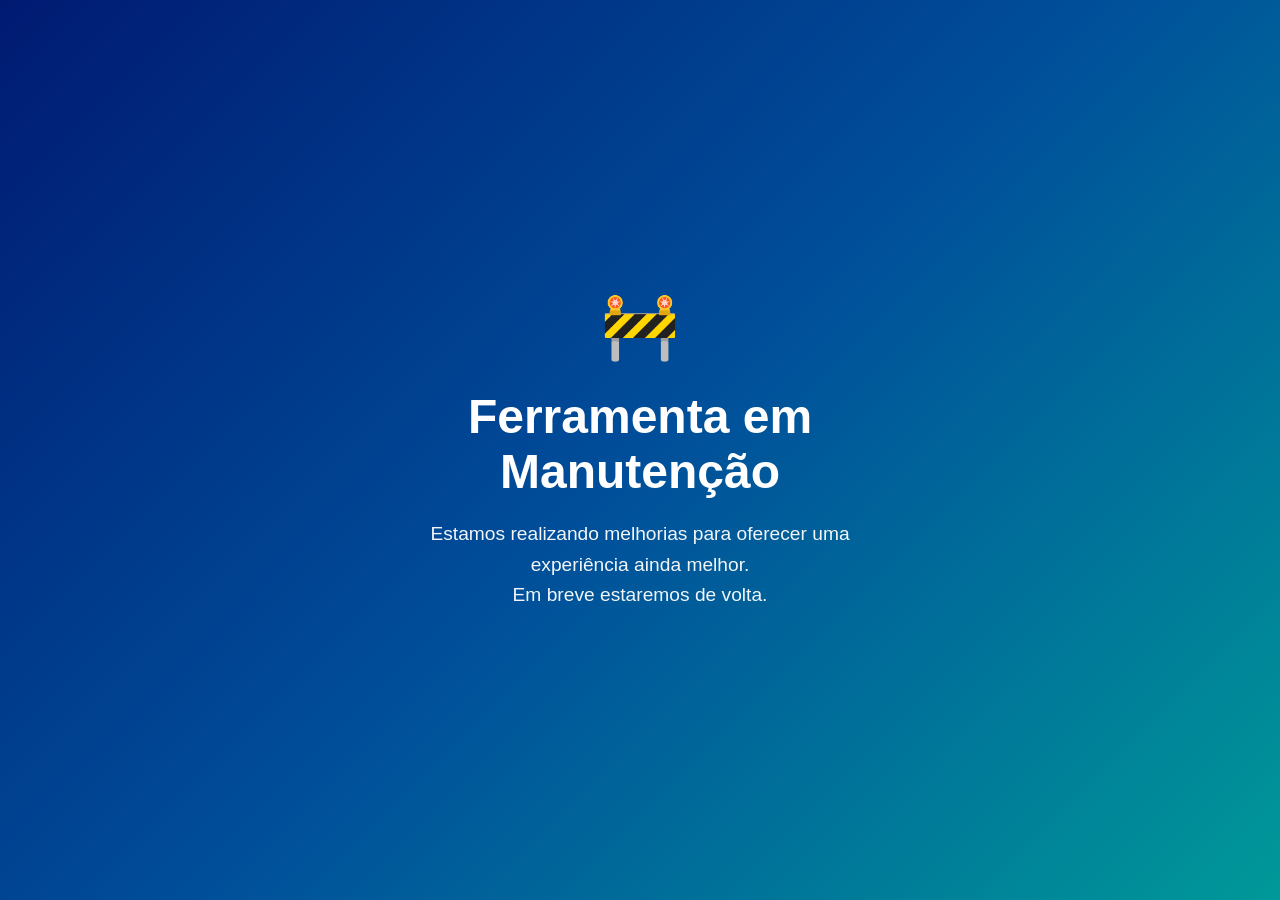
==== commit 527d55a1: "Rename index_manutencao.html to index.html" ====
--- a/FrontEnd/index.html
+++ b/FrontEnd/index.html
@@ -1,499 +1,66 @@
 <!DOCTYPE html>
 <html lang="pt-BR">
 <head>
-    <meta name="viewport" content="width=device-width, initial-scale=1.0">
     <meta charset="UTF-8">
     <meta name="viewport" content="width=device-width, initial-scale=1.0">
-    <title>Configurador de Migração SINAMICS V90 → S200 | Siemens</title>
-    <link rel="stylesheet" href="CSS/styles.css">
+    <title>Ferramenta de Migração SINAMICS </title>
+
+    <style>
+        * {
+            margin: 0;
+            padding: 0;
+            box-sizing: border-box;
+        }
+
+        body {
+            height: 100vh;
+            display: flex;
+            justify-content: center;
+            align-items: center;
+
+            background: linear-gradient(
+                135deg,
+                #001A72 0%,
+                #004E9A 50%,
+                #009999 100%
+            );
+
+            font-family: Arial, sans-serif;
+            color: white;
+            text-align: center;
+        }
+
+        .container {
+            max-width: 600px;
+            padding: 40px;
+        }
+
+        h1 {
+            font-size: 3rem;
+            margin-bottom: 20px;
+        }
+
+        p {
+            font-size: 1.2rem;
+            line-height: 1.6;
+            opacity: 0.95;
+        }
+
+        .icon {
+            font-size: 4rem;
+            margin-bottom: 25px;
+        }
+    </style>
 </head>
-
 <body>
-    <!-- HEADER -->
-    <div class="header">
-        <div class="header-left">
-            <div class="header-logo">
-                <a href="#" onclick="goHome()">
-                    <span>SIEMENS</span>
-                </a>
-            </div>
-            <div class="header-title">Configurador de Migração SINAMICS V90 → S200</div>
-        </div>
-        <div class="progress-section">
-            <div class="progress-bar-container">
-                <div class="progress-bar" id="progress-bar"></div>
-            </div>
-            <div class="progress-steps">
-                <div class="progress-step active" id="step-1">Seleção</div>
-                <div class="progress-step" id="step-2">Entrada de Dados</div>
-                <div class="progress-step" id="step-3">Resultados</div>
-            </div>
-        </div>
+    <div class="container">
+        <div class="icon">🚧</div>
+        <h1>Ferramenta em Manutenção</h1>
+        <p>
+            Estamos realizando melhorias para oferecer uma experiência ainda melhor.
+        </p>
+        <p>
+            Em breve estaremos de volta.
     </div>
-
-    <!-- SELECTION PAGE -->
-    <div id="page-selection" class="page active">
-        <div class="container">
-            <div class="selection-wrapper">
-                <div class="selection-title">
-                    <h1>Ferramenta de Migração <span> SINAMICS V90</span></h1>
-                    <p>Sistema Inteligente para Análise de Compatibilidade e Recomendação de Conjunto Sucessor <span> SINAMICS S200 </span></p>
-                </div>
-
-                <div class="selection-grid">
-                    <div class="selection-card" onclick="selectMode('motor')">
-                        <div class="card-icon">
-                            <img src="img/motores.webp" alt="Motor" loading="lazy"/>
-                        </div>
-                        <h2>Análise por código SIMOTICS 1FL6 + Comunicação</h2>
-                        <ul>
-                            <li>Informar código MLFB da família SIMOTICS 1FL6 </li>
-                            <li>Selecionar protocolo de comunicação</li>
-                            <li>Sistema identifica conjunto atual equivalente</li>
-                        </ul>
-                        <button class="btn">Próximo <i class="fas fa-arrow-right"></i></button>
-                    </div>
-
-                    <div class="selection-card" onclick="selectMode('motor-drive')">
-                        <div class="card-icon">
-
-                        <img src="img/conjunto.webp" alt="Servoacionamento" class="img-conjunto" loading="lazy">    
-                        </div>
-                        <h2>Análise por Conjunto Drive + Motor</h2>
-                        <ul>
-                            <li>Informar código MLFB SIMOTICS 1FL6</li>
-                            <li>Informar código MLFB SINAMICS V90</li>
-                            <li>Protocolo e conjuunto sucessor detectado automaticamente</li>
-                        </ul>
-                        <button class="btn">Próximo <i class="fas fa-arrow-right"></i></button>
-                    </div>
-                </div>
-
-                    <!--Conheça a familia S200-->
-
-                <div class="s200-highlight">
-                <div class="s200-content">
-
-                    <!-- TEXTO -->
-                    <div class="s200-text">
-                        <h2>Conheça a nova geração <span>SINAMICS S200 & SIMOTICS 1FL2</span></h2>
-                        <p class="s200-subtitle">
-                            Mais desempenho, integração e eficiência para aplicações modernas 
-                        </p>
-                        <div class="s200-features">
-                            <div class="feature-item"> 0,05 kW - 7 kW</div>
-                            <div class="feature-item"> 200-240V / 380-480V</div>
-                            <div class="feature-item"> PROFINET / PTI </div>
-                            <div class="feature-item"> Modelos IP54 e IP65</div>
-                            <div class="feature-item"> Motores de Alta, Média e Baixa inércia</div>
-                            <div class="feature-item"> Ideal para aplicações básicas</div>
-                            <div class="feature-item empty"></div>
-                            <div class="feature-button">
-                                <a href="https://cache.industry.siemens.com/dl/files/562/109823562/att_1349952/v1/motion-control-drives-D37-1-complete-English-2025-11.pdf" 
-                                rel="noopener noreferrer" target="_blank" title="Ver catálogo D37.1/2025 ">
-                                    Solução completa <i class= "fas fa-arrow-right"></i>  
-                                </a>
-                            </div>
-                                
-                            </div>
-                        </div>
-                    
-                    <!-- IMAGEM -->
-                            <div class="s200-image">
-                                <a href="https://sieportal.siemens.com/en-us/products-services/10535666?tree=CatalogTree" target="_blank" title="Ver portfólio completo">
-                                    <img src="img/s200conjunto.webp" alt="SINAMICS S200 + 1FL2" loading="lazy">
-                                </a>
-                            </div>
-       </div>
-             </div>
-              <div class="migration-disclaimer">
-                            <div class="disclaimer-content">
-
-                                <h3>
-                                    <i class="fas fa-info-circle"></i>
-                                    Migração SINAMICS V90 → S200
-                                </h3>
-
-                                <p>
-                                    Esta ferramenta realiza a análise técnica de substituição de sistemas
-                                    <strong>SINAMICS V90</strong> & SIMOTICS 1FL6 pela nova família
-                                    <strong>SINAMICS S200</strong> & SIMOTICS 1FL2.
-                                    
-                                    A recomendação considera parâmetros como potência, torque, velocidade, tipo de encoder,
-                                    configuração mecânica e protocolo de comunicação, visando identificar o sucessor mais adequado para retrofit.
-                                </p>
-
-                                <t>
-                                    Esta ferramenta possui caráter orientativo e tem como objetivo apoiar a identificação de possíveis equivalências para migração entre equipamentos.
-                                    Os resultados não substituem a análise de engenharia da aplicação e devem ser validados por um profissional qualificado antes da tomada de decisão ou implementação.
-                                </t>
-
-                     </div>
-</div>
-
-
-            </div>
-        </div>
-    </div>
-
-    <!-- INPUT PAGE -->
-    <div id="page-input" class="page">
-        <div class="container">
-            <div class="input-wrapper">
-                <div class="input-form-section">
-                    <h1 id="input-title">Entrada de Dados</h1>
-                    <p class="input-form-subtitle">Informe os parâmetros por MLFB e protocolo de comunicação do conjunto atual</p>
-
-                    <div class="error-message" id="input-error"></div>
-
-                    <form id="input-form" onsubmit="handleSearch(event)">
-                        <div class="form-group">
-                            <label for="motor-mlfb">Código MLFB do Servomotor SIMOTICS 1FL6 <span class="required">*</span></label>
-                            <input
-                                type="text"
-                                id="motor-mlfb"
-                                placeholder="Ex: 1FL6042-1AC61-2AA1"
-                                autocomplete="off"
-                                onblur="validateMotor()"
-                                required
-                            >
-                            <div class="form-feedback"></div>
-                            <small>Formato padrão: 1FL6XXX-XXXXX-XXXXX (SIMOTICS 1FL6)</small>
-                        </div>
-
-                        <div class="form-group" id="drive-group" style="display: none;">
-                            <label for="drive-mlfb">Código MLFB do Drive SINAMICS V90 <span class="required">*</span></label>
-                            <input
-                                type="text"
-                                id="drive-mlfb"
-                                placeholder="Ex: 6SL3210-1KE21-2UF1"
-                                autocomplete="off"
-                                onblur="validateDrive()"
-                            >
-                            <div class="form-feedback"></div>
-                            <small>Série SINAMICS V90 (formato: 6SL3210-XXXXX-XXXXX)</small>
-                        </div>
-
-                        <div class="form-group" id="communication-group" style="display: none;">
-                            <label>Protocolo de Comunicação <span class="required">*</span></label>
-                            <div class="radio-group">
-                                <label>
-                                    <input type="radio" name="communication" value="PTI" required>
-                                    PTI (Trem de Pulsos)
-                                </label>
-                                <label>
-                                    <input type="radio" name="communication" value="PROFINET" required>
-                                    PROFINET
-                                </label>
-                            </div>
-                        </div>
-
-                        
-                        <div class="form-actions">
-                            <button type="button" class="btn btn-secondary" onclick="goBack()">
-                                <i class="fas fa-arrow-left"></i> Voltar
-                            </button>
-                            <button type="submit" class="btn" id="search-btn">
-                            <span class="btn-text">
-                                Identificar Sucessor
-                                <i class="fas fa-search"></i>
-                            </span>
-                            <span class="btn-loading" style="display: none;">
-                                <span class="spinner"></span>
-                                Processando
-                            </span>
-                            </button>
-                           
-                        </div>
-                    </form>
-                </div>
-
-                <div class="motor-illustration">
-                    <div class="motor-visual" id="motor-visual1">
-                        <img src="img/conjunto.webp" alt="Motor V90 1FL6" loading="lazy">
-                    </div>
-                    <div class="motor-info">
-                        <h3>Série SIMOTICS S-1FL6</h3>
-                        <p>Motor Síncrono de Ímã Permanente com Comunicação Integrada e Encoder de Posição</p>
-                    </div>
-                </div>
-            </div>
-
-            </div>
-
-
-
-
-        </div>
-    </div>
-
-
-    <!-- RESULT PAGE -->
-    <div id="page-result" class="page">
-        <div class="container">
-            <div class="result-header">
-                <h1>Análise de <span>Compatibilidade</span></h1>
-                <p>Comparativo técnico entre configuração atual e sucessor recomendado</p>
-            </div>
-
-            <!-- COMPARISON -->
-            <div class="comparison-wrapper">
-                <div class="comparison-card v90">
-                    <div class="card-header">
-                        <div class="card-header-icon">🟡</div>
-                        <div>
-                            <h2>Configuração Atual Legada</h2>
-                            <span class="subtitle">SINAMICS V90 & SIMOTICS 1FL6</span>
-                        </div>
-                    </div>
-
-                    <div class="product-codes-section">
-                        <span class="product-codes-title">Códigos de Identificação</span>
-                        <div class="product-code-item">
-                            <span class="product-code-label">MLFB do Motor</span>
-                            <span class="product-code-value" id="result-motor-v90">-</span>
-                        </div>
-                        <div class="product-code-item" id="result-drive-v90-container" style="display: none;">
-                            <span class="product-code-label">MLFB do Drive</span>
-                            <span class="product-code-value" id="result-drive-v90">-</span>
-                        </div>
-                    </div>
-
-
-                    <table class="specs-table">
-
-                      
-                        <tr>
-                            <td>Potência Nominal (Motor)</td>
-                            <td id="spec-power-v90">-</td>
-                        </tr>
-                          <tr>
-                            <td>Potência do Drive</td>
-                            <td id="spec-drive-power-v90">-</td>
-                        </tr>
-                        <tr>
-                            <td>Torque Nominal</td>
-                            <td id="spec-torque-v90">-</td>
-                        </tr>
-                        <tr>
-                            <td>Velocidade Síncrona</td>
-                            <td id="spec-speed-v90">-</td>
-                        </tr>
-                        <tr>
-                            <td>Tensão de Alimentação</td>
-                            <td id="spec-voltage-v90">-</td>
-                        </tr>
-                        <tr>
-                            <td>Configuração de Fases</td>
-                            <td id="spec-phases-v90">-</td>
-                        </tr>
-                        <tr>
-                            <td>Protocolo de Comunicação</td>
-                            <td id="spec-comm-v90">-</td>
-                        </tr>
-                        <tr>
-                            <td>Tipo de Encoder</td>
-                            <td id="spec-encoder-v90">-</td>
-                        </tr>
-                        <tr>
-                            <td>Configuração de Eixo</td>
-                            <td id="spec-shaft-v90">-</td>
-                        </tr>
-                        <tr>
-                            <td>Sistema de Freio</td>
-                            <td id="spec-brake-v90">-</td>
-                        </tr>
-                        <tr>
-                            <td>Altura do Eixo</td>
-                            <td id="spec-height-v90">-</td>
-                        </tr>
-                    </table>
-                </div>
-
-               
-
-                <div class="comparison-card s200">
-                    
-                    <div class="card-header">
-                       <div class="card-header custom-header">
-
-                            <!-- ÍCONE ESQUERDO -->
-                            <img src="img/new.webp" class="header-icon-left" alt="Ícone S200" loading="lazy">
-
-                            <!-- TEXTO CENTRAL -->
-                            <div class="header-text">
-                                <h2>Sucessor Recomendado</h2>
-                                <span class="subtitle">SINAMICS S200 & SIMOTICS 1FL2</span>
-                            </div>
-
-                            <!-- BADGE NEW (DIREITA) -->
-                            <img src="img/eco.webp" class="header-icon-right" alt="New" loading="lazy">
-
-                        </div>
-                    </div>
-
-                    <div class="product-codes-section">
-                        <span class="product-codes-title">Códigos de Identificação</span>
-                        <div class="product-code-item">
-                             <div id="ip-toggle-container" style="display:none;"></div>
-                            <span class="product-code-label">MLFB do Motor</span>
-                            <span class="product-code-value" id="result-motor-s200">-</span>
-                        </div>
-
-                       
-
-                        
-                        <div class="product-code-item" id="result-drive-s200-container" style="display: none;">
-                            <span class="product-code-label">MLFB do Drive</span>
-                            <span class="product-code-value" id="result-drive-s200">-</span>
-                        </div>
-                    </div>
-
-                    <table class="specs-table">
-                        <tr>
-                            <td>Potência Nominal (Motor)</td>
-                            <td id="spec-power-s200">-</td>
-                        </tr>
-                        <tr>
-                            <td>Potência do Drive</td>
-                            <td id="spec-drive-power-s200">-</td>
-                        </tr>
-                        <tr>
-                            <td>Torque Nominal</td>
-                            <td id="spec-torque-s200">-</td>
-                        </tr>
-                        <tr>
-                            <td>Velocidade Síncrona</td>
-                            <td id="spec-speed-s200">-</td>
-                        </tr>
-                        <tr>
-                            <td>Tensão de Alimentação</td>
-                            <td id="spec-voltage-s200">-</td>
-                        </tr>
-                        <tr>
-                            <td>Configuração de Fases</td>
-                            <td id="spec-phases-s200">-</td>
-                        </tr>
-                        <tr>
-                            <td>Protocolo de Comunicação</td>
-                            <td id="spec-comm-s200">-</td>
-                        </tr>
-                        <tr>
-                            <td>Tipo de Encoder</td>
-                            <td id="spec-encoder-s200">-</td>
-                        </tr>
-                        <tr>
-                            <td>Configuração de Eixo</td>
-                            <td id="spec-shaft-s200">-</td>
-                        </tr>
-                        <tr>
-                            <td>Sistema de Freio</td>
-                            <td id="spec-brake-s200">-</td>
-                        </tr>
-                        <tr>
-                            <td>Altura do Eixo</td>
-                            <td id="spec-height-s200">-</td>
-                        </tr>
-                    </table>
-                </div>
-            </div>
-
-            <!-- CHARTS -->
-           <div class="charts-section">
-
-    <div class="charts-title">
-        <i class="fas fa-cube"></i>
-        Conjunto Sucessor <span>SINAMICS S200 & SIMOTICS 1FL2</span> (Ver no SiePortal)
-    </div>
-<div class="product-grid">
-
-    <!-- DRIVE S200 -->
-    <a id="s200-drive-link"
-       class="product-card"
-       target="_blank"
-       rel="noopener noreferrer"
-       data-power-field="potencia_kw_drive"
-       data-suffix="kW">
-
-        <img src="img/s200_individual.webp" alt="Drive S200" title="Abrir no SiePortal" loading="lazy">
-
-        <div class="product-label">
-            ServoDrive SINAMICS S200 - <span class="auto-power"></span>
-        </div>
-    </a>
-
-    <!-- MOTOR S200 -->
-    <a id="s200-motor-link"
-       class="product-card"
-       target="_blank"
-       rel="noopener noreferrer"
-       data-power-field="potencia_kw"
-       data-suffix="kW">
-
-        <img src="img/1fl2_individual.webp" alt="Motor S200" title="Abrir no SiePortal" loading="lazy">
-
-        <div class="product-label">
-            Servomotor SIMOTICS 1FL2 - <span class="auto-power"></span> 
-        </div>
-    </a>
-
-</div>
-</div>
-
-            <!-- WARNINGS -->
-            <div class="warnings-section" id="warnings-section">
-                <h3> Observações Técnicas Relevantes</h3>
-                <div id="warnings-list"></div>
-            </div>
-
-            <!-- ACTIONS -->
-            <div class="result-actions">
-                <button class="btn btn-secondary" onclick="copyToClipboard()">
-                    <i class="fas fa-copy"></i> Copiar Códigos
-                </button>
-                <button class="btn" onclick="newSearch()">
-                    <i class="fas fa-search"></i> Nova Análise
-                </button>
-                <button class="btn btn-secondary" onclick="exportToExcel()">
-                    <i class="fas fa-file-excel"></i> Exportar .XLSX
-                </button>
-            </div>
-        </div>
-    </div>
-
-    <!-- ERROR PAGE -->
-    <div id="page-error" class="page">
-        <div class="error-container">
-            <div class="error-icon">❌</div>
-            <h1>Análise Inconclusiva</h1>
-            <p>Não foi possível identificar um sucessor compatível para a configuração técnica informada. Verifique os códigos MLFB e tente novamente.</p>
-
-            <div style="margin-top: 40px;">
-                <button class="btn btn-secondary" onclick="goBack()" style="margin-bottom: 15px;">
-                    <i class="fas fa-arrow-left"></i> Voltar
-                </button>
-                <button class="btn" onclick="newSearch()">
-                    <i class="fas fa-search"></i> Nova Análise
-                </button>
-            </div>
-        </div>
-    </div>
-
-    <div class="copy-feedback" id="copy-feedback">
-        <i class="fas fa-check-circle"></i> Códigos copiados com sucesso!
-    </div>
-
-    <script>
-    async function loadXLSX() {
-        if (!window.XLSX) {
-            await import("https://cdn.jsdelivr.net/npm/xlsx@0.18.5/dist/xlsx.full.min.js");
-        }
-    }
-    </script>
-    <script src="Js/app.v2.5.js"></script>
-    <footer class="footer">
-    <span>© 2026 • Desenvolvido por Mauricio da Cruz </span>
-    </footer>
 </body>
 </html>
-
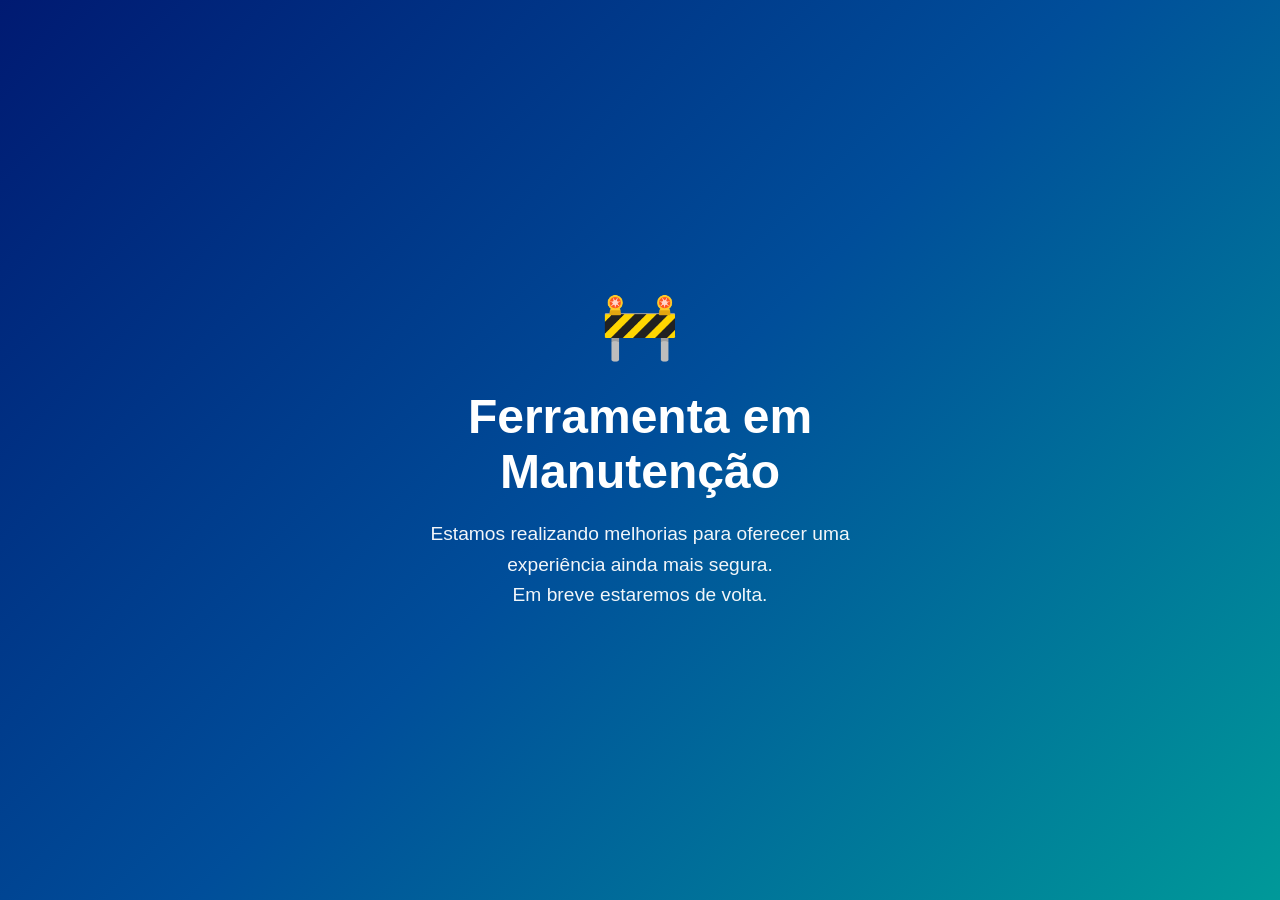
==== commit e8f57a4a: "Update index.html" ====
--- a/FrontEnd/index.html
+++ b/FrontEnd/index.html
@@ -57,7 +57,7 @@
         <div class="icon">🚧</div>
         <h1>Ferramenta em Manutenção</h1>
         <p>
-            Estamos realizando melhorias para oferecer uma experiência ainda melhor.
+            Estamos realizando melhorias para oferecer uma experiência ainda mais segura.
         </p>
         <p>
             Em breve estaremos de volta.
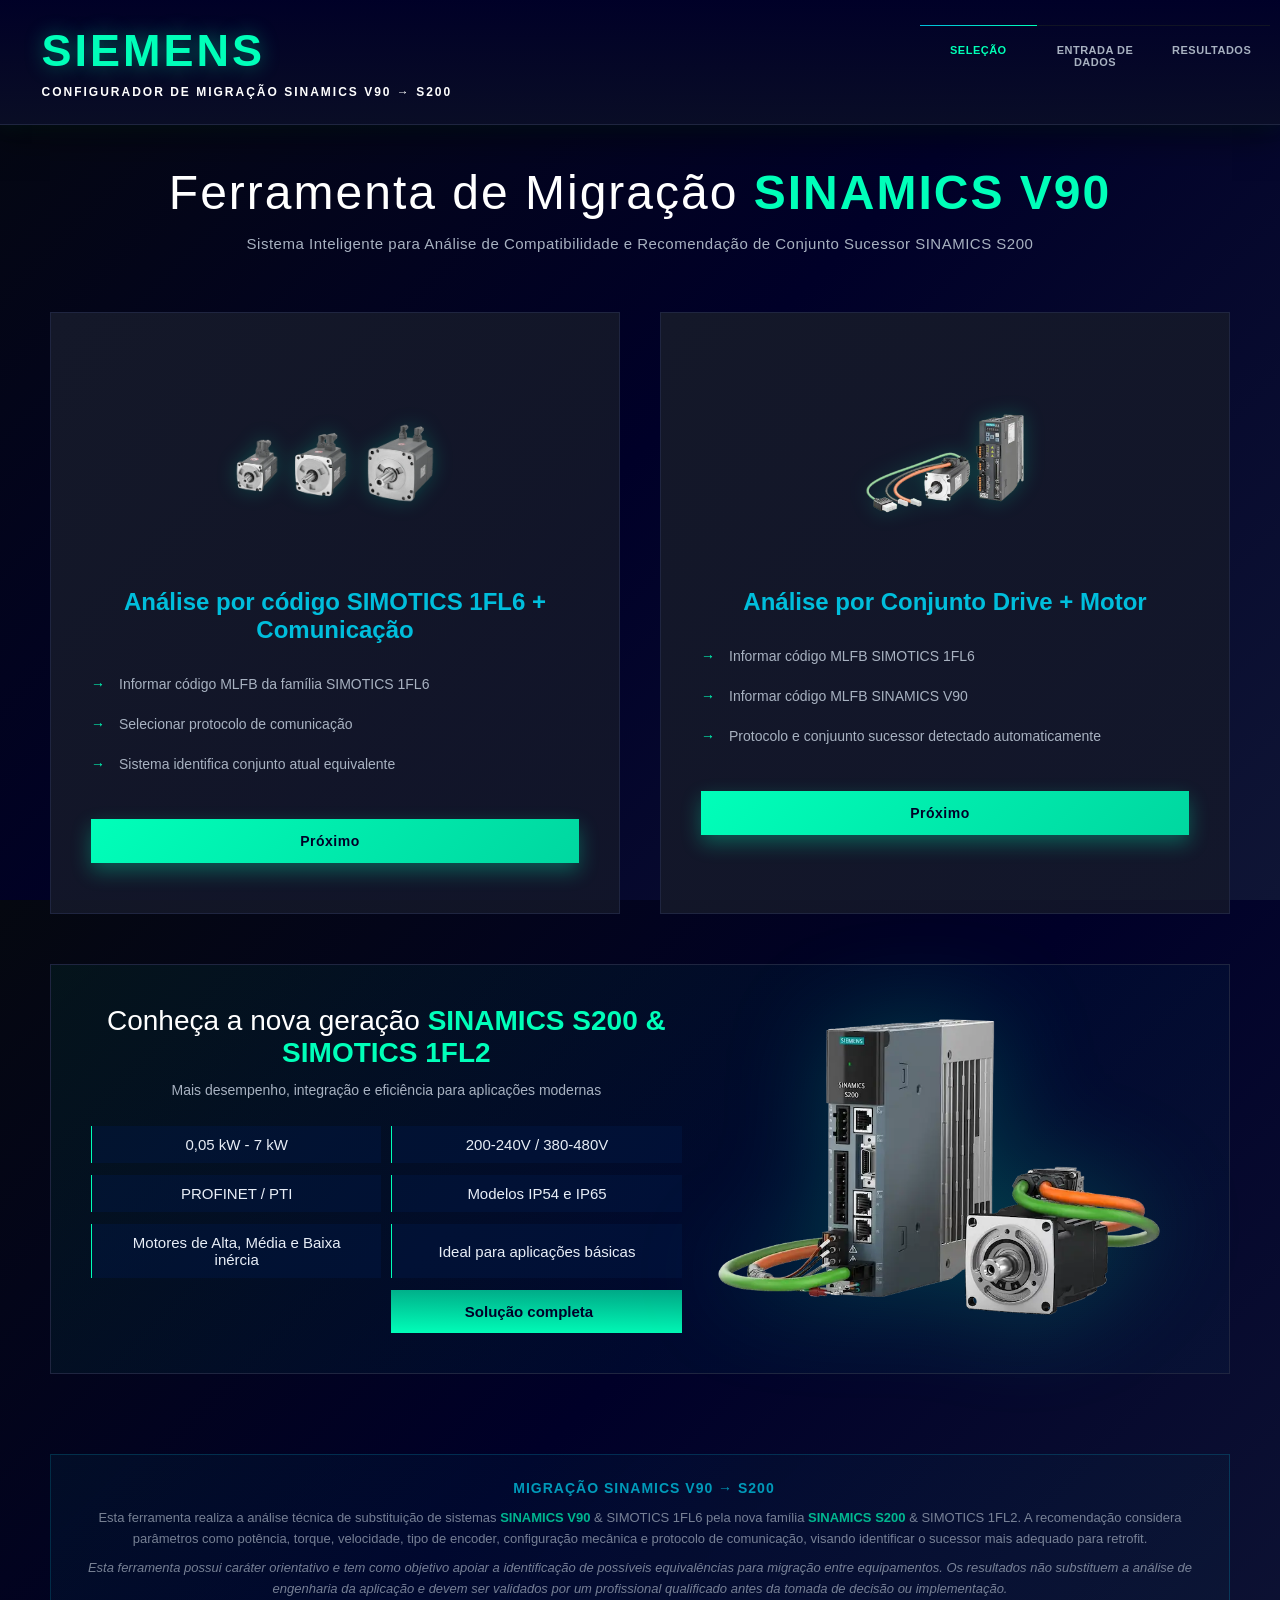
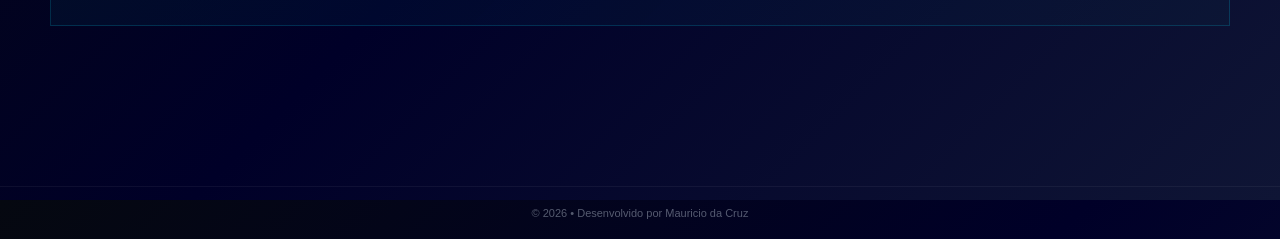
==== commit f8e3c188: "Rename index_backup.html to index.html" ====
--- a/FrontEnd/index.html
+++ b/FrontEnd/index.html
@@ -1,66 +1,499 @@
 <!DOCTYPE html>
 <html lang="pt-BR">
 <head>
+    <meta name="viewport" content="width=device-width, initial-scale=1.0">
     <meta charset="UTF-8">
     <meta name="viewport" content="width=device-width, initial-scale=1.0">
-    <title>Ferramenta de Migração SINAMICS </title>
-
-    <style>
-        * {
-            margin: 0;
-            padding: 0;
-            box-sizing: border-box;
+    <title>Configurador de Migração SINAMICS V90 → S200 | Siemens</title>
+    <link rel="stylesheet" href="CSS/styles.css">
+</head>
+
+<body>
+    <!-- HEADER -->
+    <div class="header">
+        <div class="header-left">
+            <div class="header-logo">
+                <a href="#" onclick="goHome()">
+                    <span>SIEMENS</span>
+                </a>
+            </div>
+            <div class="header-title">Configurador de Migração SINAMICS V90 → S200</div>
+        </div>
+        <div class="progress-section">
+            <div class="progress-bar-container">
+                <div class="progress-bar" id="progress-bar"></div>
+            </div>
+            <div class="progress-steps">
+                <div class="progress-step active" id="step-1">Seleção</div>
+                <div class="progress-step" id="step-2">Entrada de Dados</div>
+                <div class="progress-step" id="step-3">Resultados</div>
+            </div>
+        </div>
+    </div>
+
+    <!-- SELECTION PAGE -->
+    <div id="page-selection" class="page active">
+        <div class="container">
+            <div class="selection-wrapper">
+                <div class="selection-title">
+                    <h1>Ferramenta de Migração <span> SINAMICS V90</span></h1>
+                    <p>Sistema Inteligente para Análise de Compatibilidade e Recomendação de Conjunto Sucessor <span> SINAMICS S200 </span></p>
+                </div>
+
+                <div class="selection-grid">
+                    <div class="selection-card" onclick="selectMode('motor')">
+                        <div class="card-icon">
+                            <img src="img/motores.webp" alt="Motor" loading="lazy"/>
+                        </div>
+                        <h2>Análise por código SIMOTICS 1FL6 + Comunicação</h2>
+                        <ul>
+                            <li>Informar código MLFB da família SIMOTICS 1FL6 </li>
+                            <li>Selecionar protocolo de comunicação</li>
+                            <li>Sistema identifica conjunto atual equivalente</li>
+                        </ul>
+                        <button class="btn">Próximo <i class="fas fa-arrow-right"></i></button>
+                    </div>
+
+                    <div class="selection-card" onclick="selectMode('motor-drive')">
+                        <div class="card-icon">
+
+                        <img src="img/conjunto.webp" alt="Servoacionamento" class="img-conjunto" loading="lazy">    
+                        </div>
+                        <h2>Análise por Conjunto Drive + Motor</h2>
+                        <ul>
+                            <li>Informar código MLFB SIMOTICS 1FL6</li>
+                            <li>Informar código MLFB SINAMICS V90</li>
+                            <li>Protocolo e conjuunto sucessor detectado automaticamente</li>
+                        </ul>
+                        <button class="btn">Próximo <i class="fas fa-arrow-right"></i></button>
+                    </div>
+                </div>
+
+                    <!--Conheça a familia S200-->
+
+                <div class="s200-highlight">
+                <div class="s200-content">
+
+                    <!-- TEXTO -->
+                    <div class="s200-text">
+                        <h2>Conheça a nova geração <span>SINAMICS S200 & SIMOTICS 1FL2</span></h2>
+                        <p class="s200-subtitle">
+                            Mais desempenho, integração e eficiência para aplicações modernas 
+                        </p>
+                        <div class="s200-features">
+                            <div class="feature-item"> 0,05 kW - 7 kW</div>
+                            <div class="feature-item"> 200-240V / 380-480V</div>
+                            <div class="feature-item"> PROFINET / PTI </div>
+                            <div class="feature-item"> Modelos IP54 e IP65</div>
+                            <div class="feature-item"> Motores de Alta, Média e Baixa inércia</div>
+                            <div class="feature-item"> Ideal para aplicações básicas</div>
+                            <div class="feature-item empty"></div>
+                            <div class="feature-button">
+                                <a href="https://cache.industry.siemens.com/dl/files/562/109823562/att_1349952/v1/motion-control-drives-D37-1-complete-English-2025-11.pdf" 
+                                rel="noopener noreferrer" target="_blank" title="Ver catálogo D37.1/2025 ">
+                                    Solução completa <i class= "fas fa-arrow-right"></i>  
+                                </a>
+                            </div>
+                                
+                            </div>
+                        </div>
+                    
+                    <!-- IMAGEM -->
+                            <div class="s200-image">
+                                <a href="https://sieportal.siemens.com/en-us/products-services/10535666?tree=CatalogTree" target="_blank" title="Ver portfólio completo">
+                                    <img src="img/s200conjunto.webp" alt="SINAMICS S200 + 1FL2" loading="lazy">
+                                </a>
+                            </div>
+       </div>
+             </div>
+              <div class="migration-disclaimer">
+                            <div class="disclaimer-content">
+
+                                <h3>
+                                    <i class="fas fa-info-circle"></i>
+                                    Migração SINAMICS V90 → S200
+                                </h3>
+
+                                <p>
+                                    Esta ferramenta realiza a análise técnica de substituição de sistemas
+                                    <strong>SINAMICS V90</strong> & SIMOTICS 1FL6 pela nova família
+                                    <strong>SINAMICS S200</strong> & SIMOTICS 1FL2.
+                                    
+                                    A recomendação considera parâmetros como potência, torque, velocidade, tipo de encoder,
+                                    configuração mecânica e protocolo de comunicação, visando identificar o sucessor mais adequado para retrofit.
+                                </p>
+
+                                <t>
+                                    Esta ferramenta possui caráter orientativo e tem como objetivo apoiar a identificação de possíveis equivalências para migração entre equipamentos.
+                                    Os resultados não substituem a análise de engenharia da aplicação e devem ser validados por um profissional qualificado antes da tomada de decisão ou implementação.
+                                </t>
+
+                     </div>
+</div>
+
+
+            </div>
+        </div>
+    </div>
+
+    <!-- INPUT PAGE -->
+    <div id="page-input" class="page">
+        <div class="container">
+            <div class="input-wrapper">
+                <div class="input-form-section">
+                    <h1 id="input-title">Entrada de Dados</h1>
+                    <p class="input-form-subtitle">Informe os parâmetros por MLFB e protocolo de comunicação do conjunto atual</p>
+
+                    <div class="error-message" id="input-error"></div>
+
+                    <form id="input-form" onsubmit="handleSearch(event)">
+                        <div class="form-group">
+                            <label for="motor-mlfb">Código MLFB do Servomotor SIMOTICS 1FL6 <span class="required">*</span></label>
+                            <input
+                                type="text"
+                                id="motor-mlfb"
+                                placeholder="Ex: 1FL6042-1AC61-2AA1"
+                                autocomplete="off"
+                                onblur="validateMotor()"
+                                required
+                            >
+                            <div class="form-feedback"></div>
+                            <small>Formato padrão: 1FL6XXX-XXXXX-XXXXX (SIMOTICS 1FL6)</small>
+                        </div>
+
+                        <div class="form-group" id="drive-group" style="display: none;">
+                            <label for="drive-mlfb">Código MLFB do Drive SINAMICS V90 <span class="required">*</span></label>
+                            <input
+                                type="text"
+                                id="drive-mlfb"
+                                placeholder="Ex: 6SL3210-1KE21-2UF1"
+                                autocomplete="off"
+                                onblur="validateDrive()"
+                            >
+                            <div class="form-feedback"></div>
+                            <small>Série SINAMICS V90 (formato: 6SL3210-XXXXX-XXXXX)</small>
+                        </div>
+
+                        <div class="form-group" id="communication-group" style="display: none;">
+                            <label>Protocolo de Comunicação <span class="required">*</span></label>
+                            <div class="radio-group">
+                                <label>
+                                    <input type="radio" name="communication" value="PTI" required>
+                                    PTI (Trem de Pulsos)
+                                </label>
+                                <label>
+                                    <input type="radio" name="communication" value="PROFINET" required>
+                                    PROFINET
+                                </label>
+                            </div>
+                        </div>
+
+                        
+                        <div class="form-actions">
+                            <button type="button" class="btn btn-secondary" onclick="goBack()">
+                                <i class="fas fa-arrow-left"></i> Voltar
+                            </button>
+                            <button type="submit" class="btn" id="search-btn">
+                            <span class="btn-text">
+                                Identificar Sucessor
+                                <i class="fas fa-search"></i>
+                            </span>
+                            <span class="btn-loading" style="display: none;">
+                                <span class="spinner"></span>
+                                Processando
+                            </span>
+                            </button>
+                           
+                        </div>
+                    </form>
+                </div>
+
+                <div class="motor-illustration">
+                    <div class="motor-visual" id="motor-visual1">
+                        <img src="img/conjunto.webp" alt="Motor V90 1FL6" loading="lazy">
+                    </div>
+                    <div class="motor-info">
+                        <h3>Série SIMOTICS S-1FL6</h3>
+                        <p>Motor Síncrono de Ímã Permanente com Comunicação Integrada e Encoder de Posição</p>
+                    </div>
+                </div>
+            </div>
+
+            </div>
+
+
+
+
+        </div>
+    </div>
+
+
+    <!-- RESULT PAGE -->
+    <div id="page-result" class="page">
+        <div class="container">
+            <div class="result-header">
+                <h1>Análise de <span>Compatibilidade</span></h1>
+                <p>Comparativo técnico entre configuração atual e sucessor recomendado</p>
+            </div>
+
+            <!-- COMPARISON -->
+            <div class="comparison-wrapper">
+                <div class="comparison-card v90">
+                    <div class="card-header">
+                        <div class="card-header-icon">🟡</div>
+                        <div>
+                            <h2>Configuração Atual Legada</h2>
+                            <span class="subtitle">SINAMICS V90 & SIMOTICS 1FL6</span>
+                        </div>
+                    </div>
+
+                    <div class="product-codes-section">
+                        <span class="product-codes-title">Códigos de Identificação</span>
+                        <div class="product-code-item">
+                            <span class="product-code-label">MLFB do Motor</span>
+                            <span class="product-code-value" id="result-motor-v90">-</span>
+                        </div>
+                        <div class="product-code-item" id="result-drive-v90-container" style="display: none;">
+                            <span class="product-code-label">MLFB do Drive</span>
+                            <span class="product-code-value" id="result-drive-v90">-</span>
+                        </div>
+                    </div>
+
+
+                    <table class="specs-table">
+
+                      
+                        <tr>
+                            <td>Potência Nominal (Motor)</td>
+                            <td id="spec-power-v90">-</td>
+                        </tr>
+                          <tr>
+                            <td>Potência do Drive</td>
+                            <td id="spec-drive-power-v90">-</td>
+                        </tr>
+                        <tr>
+                            <td>Torque Nominal</td>
+                            <td id="spec-torque-v90">-</td>
+                        </tr>
+                        <tr>
+                            <td>Velocidade Síncrona</td>
+                            <td id="spec-speed-v90">-</td>
+                        </tr>
+                        <tr>
+                            <td>Tensão de Alimentação</td>
+                            <td id="spec-voltage-v90">-</td>
+                        </tr>
+                        <tr>
+                            <td>Configuração de Fases</td>
+                            <td id="spec-phases-v90">-</td>
+                        </tr>
+                        <tr>
+                            <td>Protocolo de Comunicação</td>
+                            <td id="spec-comm-v90">-</td>
+                        </tr>
+                        <tr>
+                            <td>Tipo de Encoder</td>
+                            <td id="spec-encoder-v90">-</td>
+                        </tr>
+                        <tr>
+                            <td>Configuração de Eixo</td>
+                            <td id="spec-shaft-v90">-</td>
+                        </tr>
+                        <tr>
+                            <td>Sistema de Freio</td>
+                            <td id="spec-brake-v90">-</td>
+                        </tr>
+                        <tr>
+                            <td>Altura do Eixo</td>
+                            <td id="spec-height-v90">-</td>
+                        </tr>
+                    </table>
+                </div>
+
+               
+
+                <div class="comparison-card s200">
+                    
+                    <div class="card-header">
+                       <div class="card-header custom-header">
+
+                            <!-- ÍCONE ESQUERDO -->
+                            <img src="img/new.webp" class="header-icon-left" alt="Ícone S200" loading="lazy">
+
+                            <!-- TEXTO CENTRAL -->
+                            <div class="header-text">
+                                <h2>Sucessor Recomendado</h2>
+                                <span class="subtitle">SINAMICS S200 & SIMOTICS 1FL2</span>
+                            </div>
+
+                            <!-- BADGE NEW (DIREITA) -->
+                            <img src="img/eco.webp" class="header-icon-right" alt="New" loading="lazy">
+
+                        </div>
+                    </div>
+
+                    <div class="product-codes-section">
+                        <span class="product-codes-title">Códigos de Identificação</span>
+                        <div class="product-code-item">
+                             <div id="ip-toggle-container" style="display:none;"></div>
+                            <span class="product-code-label">MLFB do Motor</span>
+                            <span class="product-code-value" id="result-motor-s200">-</span>
+                        </div>
+
+                       
+
+                        
+                        <div class="product-code-item" id="result-drive-s200-container" style="display: none;">
+                            <span class="product-code-label">MLFB do Drive</span>
+                            <span class="product-code-value" id="result-drive-s200">-</span>
+                        </div>
+                    </div>
+
+                    <table class="specs-table">
+                        <tr>
+                            <td>Potência Nominal (Motor)</td>
+                            <td id="spec-power-s200">-</td>
+                        </tr>
+                        <tr>
+                            <td>Potência do Drive</td>
+                            <td id="spec-drive-power-s200">-</td>
+                        </tr>
+                        <tr>
+                            <td>Torque Nominal</td>
+                            <td id="spec-torque-s200">-</td>
+                        </tr>
+                        <tr>
+                            <td>Velocidade Síncrona</td>
+                            <td id="spec-speed-s200">-</td>
+                        </tr>
+                        <tr>
+                            <td>Tensão de Alimentação</td>
+                            <td id="spec-voltage-s200">-</td>
+                        </tr>
+                        <tr>
+                            <td>Configuração de Fases</td>
+                            <td id="spec-phases-s200">-</td>
+                        </tr>
+                        <tr>
+                            <td>Protocolo de Comunicação</td>
+                            <td id="spec-comm-s200">-</td>
+                        </tr>
+                        <tr>
+                            <td>Tipo de Encoder</td>
+                            <td id="spec-encoder-s200">-</td>
+                        </tr>
+                        <tr>
+                            <td>Configuração de Eixo</td>
+                            <td id="spec-shaft-s200">-</td>
+                        </tr>
+                        <tr>
+                            <td>Sistema de Freio</td>
+                            <td id="spec-brake-s200">-</td>
+                        </tr>
+                        <tr>
+                            <td>Altura do Eixo</td>
+                            <td id="spec-height-s200">-</td>
+                        </tr>
+                    </table>
+                </div>
+            </div>
+
+            <!-- CHARTS -->
+           <div class="charts-section">
+
+    <div class="charts-title">
+        <i class="fas fa-cube"></i>
+        Conjunto Sucessor <span>SINAMICS S200 & SIMOTICS 1FL2</span> (Ver no SiePortal)
+    </div>
+<div class="product-grid">
+
+    <!-- DRIVE S200 -->
+    <a id="s200-drive-link"
+       class="product-card"
+       target="_blank"
+       rel="noopener noreferrer"
+       data-power-field="potencia_kw_drive"
+       data-suffix="kW">
+
+        <img src="img/s200_individual.webp" alt="Drive S200" title="Abrir no SiePortal" loading="lazy">
+
+        <div class="product-label">
+            ServoDrive SINAMICS S200 - <span class="auto-power"></span>
+        </div>
+    </a>
+
+    <!-- MOTOR S200 -->
+    <a id="s200-motor-link"
+       class="product-card"
+       target="_blank"
+       rel="noopener noreferrer"
+       data-power-field="potencia_kw"
+       data-suffix="kW">
+
+        <img src="img/1fl2_individual.webp" alt="Motor S200" title="Abrir no SiePortal" loading="lazy">
+
+        <div class="product-label">
+            Servomotor SIMOTICS 1FL2 - <span class="auto-power"></span> 
+        </div>
+    </a>
+
+</div>
+</div>
+
+            <!-- WARNINGS -->
+            <div class="warnings-section" id="warnings-section">
+                <h3> Observações Técnicas Relevantes</h3>
+                <div id="warnings-list"></div>
+            </div>
+
+            <!-- ACTIONS -->
+            <div class="result-actions">
+                <button class="btn btn-secondary" onclick="copyToClipboard()">
+                    <i class="fas fa-copy"></i> Copiar Códigos
+                </button>
+                <button class="btn" onclick="newSearch()">
+                    <i class="fas fa-search"></i> Nova Análise
+                </button>
+                <button class="btn btn-secondary" onclick="exportToExcel()">
+                    <i class="fas fa-file-excel"></i> Exportar .XLSX
+                </button>
+            </div>
+        </div>
+    </div>
+
+    <!-- ERROR PAGE -->
+    <div id="page-error" class="page">
+        <div class="error-container">
+            <div class="error-icon">❌</div>
+            <h1>Análise Inconclusiva</h1>
+            <p>Não foi possível identificar um sucessor compatível para a configuração técnica informada. Verifique os códigos MLFB e tente novamente.</p>
+
+            <div style="margin-top: 40px;">
+                <button class="btn btn-secondary" onclick="goBack()" style="margin-bottom: 15px;">
+                    <i class="fas fa-arrow-left"></i> Voltar
+                </button>
+                <button class="btn" onclick="newSearch()">
+                    <i class="fas fa-search"></i> Nova Análise
+                </button>
+            </div>
+        </div>
+    </div>
+
+    <div class="copy-feedback" id="copy-feedback">
+        <i class="fas fa-check-circle"></i> Códigos copiados com sucesso!
+    </div>
+
+    <script>
+    async function loadXLSX() {
+        if (!window.XLSX) {
+            await import("https://cdn.jsdelivr.net/npm/xlsx@0.18.5/dist/xlsx.full.min.js");
         }
-
-        body {
-            height: 100vh;
-            display: flex;
-            justify-content: center;
-            align-items: center;
-
-            background: linear-gradient(
-                135deg,
-                #001A72 0%,
-                #004E9A 50%,
-                #009999 100%
-            );
-
-            font-family: Arial, sans-serif;
-            color: white;
-            text-align: center;
-        }
-
-        .container {
-            max-width: 600px;
-            padding: 40px;
-        }
-
-        h1 {
-            font-size: 3rem;
-            margin-bottom: 20px;
-        }
-
-        p {
-            font-size: 1.2rem;
-            line-height: 1.6;
-            opacity: 0.95;
-        }
-
-        .icon {
-            font-size: 4rem;
-            margin-bottom: 25px;
-        }
-    </style>
-</head>
-<body>
-    <div class="container">
-        <div class="icon">🚧</div>
-        <h1>Ferramenta em Manutenção</h1>
-        <p>
-            Estamos realizando melhorias para oferecer uma experiência ainda mais segura.
-        </p>
-        <p>
-            Em breve estaremos de volta.
-    </div>
+    }
+    </script>
+    <script src="Js/app.v2.5.js"></script>
+    <footer class="footer">
+    <span>© 2026 • Desenvolvido por Mauricio da Cruz </span>
+    </footer>
 </body>
 </html>
+
--- a/FrontEnd/CSS/styles.css
+++ b/FrontEnd/CSS/styles.css
@@ -0,0 +1,196 @@
+.charts-title span,.disclaimer-content strong,.header-logo span,.progress-step.active,.radio-group label:hover{color:var(--bold-green)}*,.feature-item{box-sizing:border-box}.disclaimer-content t,.form-group small,.warning-item div:last-child,.warning-list li{font-style:italic}.bar-label,.error-container,.migration-banner,.motor-info,.product-card,.progress-step,.result-header,.selection-wrapper{text-align:center}*{margin:0;padding:0}:root{--bold-green:#00FFB9;--dark-blue:#000028;--light-petrol:#00BEDC;--white:#FFFFFF;--dark-bg:#0a0e27;--darker-bg:#050810;--card-bg:#141829;--card-hover:#1a1f3a;--border-color:#1f2540;--text-primary:#e8eef7;--text-secondary:#a8b2c1;--color-origin:#FFC107;--color-destination:#00FFB9}body,html{width:100%;height:100%}body{font-family:'Segoe UI',Arial,sans-serif;background:linear-gradient(135deg,var(--darker-bg) 0,var(--dark-blue) 50%,#0f1535 100%);color:var(--text-primary);min-height:100vh;overflow-x:hidden}.header{background:linear-gradient(180deg,rgba(0,0,40,.95) 0,rgba(10,14,39,.9) 100%);padding:25px 10px;box-shadow:0 8px 32px rgba(0,0,0,.6),0 0 20px rgba(0,255,185,.1);display:flex;justify-content:space-between;align-items:right;border-bottom:1px solid var(--border-color);position:right;top:0;z-index:100}.header-left{display:flex;flex-direction:column;gap:8px;margin-left:2.5%}.header-logo{font-size:45px;font-weight:700;color:var(--white);letter-spacing:3px;text-shadow:0 0 20px rgba(0,255,185,.4)}.header-logo a{text-decoration:none;color:inherit}.header-logo a:hover{opacity:.8}.header-title{color:#fff;font-size:12px;font-weight:600;letter-spacing:2px;text-transform:uppercase}.progress-section{display:flex;flex-direction:column;gap:12px;width:350px}.progress-bar-container{width:100%;height:1px;background:var(--border-color);overflow:hidden;box-shadow:inset 0 0 8px rgba(0,0,0,.5)}.progress-bar{height:100%;background:linear-gradient(90deg,var(--light-petrol) 0,var(--bold-green) 100%);width:0%;transition:width .8s cubic-bezier(.22, 1, .36, 1);box-shadow:0 0 15px rgba(0,255,185,.6)}.progress-steps{display:flex;justify-content:space-between;gap:100}.progress-step{flex:16;font-size:11px;font-weight:700;color:var(--text-secondary);padding:6px 8px;border-bottom:0 solid var(--border-color);transition:.3s;text-transform:uppercase;letter-spacing:.5px}.progress-step.active{border-bottom-color:var(--bold-green);text-shadow:0 0 1px rgba(0,4,3,.5)}.s200-highlight{margin-top:50px;padding:40px;border:1px solid var(--border-color);background:linear-gradient(135deg,rgba(0,255,185,.05) 0,rgba(0,190,220,.03) 100%)}.s200-content{display:grid;grid-template-columns:1.4fr 1.2fr;gap:1px;align-items:center}.s200-text h2{font-size:28px;color:var(--white);margin-bottom:10px;font-weight:300}.result-header h1 span,.s200-text h2 span,.selection-title h1 span{color:var(--bold-green);font-weight:700}.s200-subtitle{color:var(--text-secondary);font-size:14px;margin-bottom:25px;line-height:1.6}.feature-button a{display:flex;justify-content:center;align-items:center;gap:15px;background:linear-gradient(1deg,var(--bold-green) 0,#00d7a1c3 100%);color:var(--dark-blue);padding:13px;font-size:15px;font-weight:700;text-decoration:wavy;transition:.3s}.feature-button a:hover{transform:translateX(5px);box-shadow:0 10px 25px rgba(0,255,185,.4)}.empty{visibility:hidden}.s200-features{display:grid;grid-template-columns:10fr 10fr;gap:12px 10px;align-items:stretch;justify-items:stretch}.feature-item{font-size:15px;color:var(--text-primary);width:100%;background:rgba(1,23,69,.438);padding:10px 20px;border-left:1px solid var(--bold-green);transition:.3s;display:flex;align-items:center;justify-content:center}.feature-item:hover{background:rgba(0,255,187,.075);transform:translateX(2px)}.s200-image{display:flex;justify-content:right;align-items:right}.s200-image img{width:90%;max-width:500px;object-fit:contain;filter:drop-shadow(0 0 50px rgba(0, 255, 185, .2));transition:.3s}.card-icon img,.card-icon img.img-conjunto{width:200px;height:200px}.s200-image img:hover{transform:scale(1.15);filter:drop-shadow(0 0 25px rgba(0, 255, 185, .4))}@media (max-width:800px){.s200-content{grid-template-columns:1fr}}.comparison-wrapper,.input-wrapper,.product-grid,.selection-grid{grid-template-columns:1fr 1fr}.container{max-width:1400px;margin:0 auto;padding:40px 50px}.page{display:none;animation:.6s ease-out fadeIn}.error-message.show,.page.active,.result-wrapper{display:block}@keyframes fadeIn{from{opacity:0;transform:translateY(20px)}to{opacity:1;transform:translateY(0)}}.selection-wrapper{margin-bottom:60px}.selection-title h1{font-size:48px;color:var(--white);margin-bottom:15px;font-weight:300;letter-spacing:2px}.selection-title p{color:var(--text-secondary);font-size:15px;letter-spacing:.5px;margin-bottom:40px}.migration-banner{background:linear-gradient(135deg,rgba(0,255,185,.08) 0,rgba(0,190,220,.05) 100%);border:1px solid var(--light-petrol);padding:40px;margin-bottom:50px}.disclaimer-content h3,.migration-banner-title{margin-bottom:12px;letter-spacing:1px;text-transform:uppercase}.migration-banner-title{color:var(--bold-green);font-size:26px;font-weight:700}.migration-banner-subtitle{color:var(--light-petrol);font-size:15px;font-weight:600;margin-bottom:20px;letter-spacing:.5px}.migration-banner-description{color:var(--text-secondary);font-size:14px;line-height:1.8;max-width:900px;margin:0 auto}.migration-banner-highlight{display:inline;background:linear-gradient(135deg,var(--bold-green) 0,var(--light-petrol) 100%);-webkit-background-clip:text;-webkit-text-fill-color:transparent;background-clip:text;font-weight:700;font-size:14px}.migration-disclaimer{margin-top:80px;padding:25px 30px;border:1px solid rgba(0,190,220,.2);background:linear-gradient(135deg,rgba(0,190,220,.05) 0,rgba(0,255,185,.02) 100%)}.disclaimer-content h3{text-align:center;justify-content:center;font-size:14px;color:var(--light-petrol);font-weight:700;display:flex;align-items:center;gap:8px;opacity:80%}.disclaimer-content p,.disclaimer-content t{opacity:70%;font-size:13px;color:var(--text-secondary);margin-bottom:8px;line-height:1.6}.selection-grid{display:grid;gap:40px;margin-top:60px}.selection-card{background:linear-gradient(135deg,var(--card-bg) 0,rgba(20,24,41,.8) 100%);border:1px solid var(--border-color);padding:50px 40px;cursor:pointer;transition:.4s cubic-bezier(.4, 0, .2, 1);position:relative;overflow:hidden}.selection-card::before{content:'';position:absolute;top:0;left:-100%;width:100%;height:100%;background:linear-gradient(90deg,transparent,rgba(0,255,185,.1),transparent);transition:left .6s}.selection-card:hover::before{left:100%}.selection-card:hover{border-color:var(--bold-green);transform:translateY(-15px);box-shadow:0 30px 80px rgba(0,255,185,.15),inset 0 1px 0 rgba(255,255,255,.05);background:linear-gradient(135deg,rgba(20,24,41,.95) 0,#1a1f3a 100%)}.card-icon{margin-bottom:25px;display:flex;justify-content:center;align-items:center}.card-icon img{max-width:100%;max-height:100%;object-fit:contain;transition:.3s;filter:drop-shadow(0 0 10px rgba(0, 255, 185, .2))}.img-conjunto{width:150px;height:auto}.selection-card:hover .card-icon img{transform:scale(1.1);filter:drop-shadow(0 0 20px rgba(0, 255, 185, .5))}.selection-card:hover .card-icon{transform:scale(1.15) rotate(1deg)}.selection-card h2{color:var(--light-petrol);margin-bottom:20px;font-size:24px;font-weight:600;transition:.3s}.selection-card:hover h2{color:var(--bold-green);text-shadow:0 0 15px rgba(0,255,185,.5)}.selection-card ul{list-style:none;margin-bottom:35px;text-align:left}.selection-card li{padding:12px 0 12px 28px;color:var(--text-secondary);font-size:14px;position:relative;transition:.3s}.selection-card li::before{content:"→";color:var(--bold-green);font-weight:700;position:absolute;left:0;transition:.3s}.btn,.form-group input[type=text],.form-group select{transition:.3s cubic-bezier(.4, 0, .2, 1);width:100%}.selection-card:hover li{color:var(--text-primary);transform:translateX(5px)}.btn{background:linear-gradient(135deg,var(--bold-green) 0,#00d7a0 100%);color:var(--dark-blue);border:none;padding:14px 32px;cursor:pointer;font-size:14px;font-weight:700;display:inline-flex;align-items:center;gap:10px;letter-spacing:.5px;box-shadow:0 8px 20px rgba(0,255,185,.3);justify-content:center}.btn:hover{transform:translateY(-3px);box-shadow:0 12px 30px rgba(0,255,185,.5)}.btn-secondary{background:linear-gradient(135deg,var(--card-bg) 0,var(--card-hover) 100%);color:var(--text-primary);border:1px solid var(--light-petrol);box-shadow:0 8px 20px rgba(0,0,0,.3)}.input-form-section,.product-card{border:1px solid var(--border-color)}.btn-secondary:hover{border-color:var(--bold-green);box-shadow:0 12px 30px rgba(0,255,185,.2);background:linear-gradient(135deg,var(--card-hover) 0,rgba(26,31,58,.8) 100%)}.input-wrapper{display:grid;gap:60px;align-items:center}.input-form-section{background:linear-gradient(135deg,var(--card-bg) 0,rgba(20,24,41,.8) 100%);padding:50px;box-shadow:0 20px 60px rgba(0,0,0,.4)}.input-form-section h1{color:var(--bold-green);margin-bottom:10px;font-size:28px;font-weight:400;letter-spacing:1px}.input-form-subtitle{color:var(--text-secondary);font-size:13px;margin-bottom:40px;font-style:italic;letter-spacing:.5px}.form-group{margin-bottom:30px}.form-group label{display:block;color:var(--text-primary);font-weight:600;margin-bottom:10px;font-size:13px;text-transform:uppercase;letter-spacing:1px}.form-group label .required{color:#ff6b6b}.form-group input[type=text],.form-group select{padding:14px 16px;border:1px solid var(--border-color);font-size:14px;background:linear-gradient(135deg,rgba(10,14,39,.5) 0,rgba(5,8,16,.5) 100%);color:var(--text-primary)}.form-group input[type=text]::placeholder{color:var(--text-secondary)}.form-group input[type=text]:focus,.form-group select:focus{outline:0;border-color:var(--bold-green);box-shadow:0 0 0 3px rgba(0,255,185,.1);background:linear-gradient(135deg,rgba(10,14,39,.8) 0,rgba(5,8,16,.8) 100%)}.footer {
+    text-align: center;
+    font-size: 11px;
+    color: rgba(168, 178, 193, 0.5); /* bem sutil */
+    margin-top: 60px;
+    padding: 20px 0;
+    border-top: 1px solid rgba(255,255,255,0.05);
+}
+
+.footer span {
+    transition: all 0.3s ease;
+}
+
+.ip-feedback {
+    display: inline-flex;
+    align-items:stretch;
+    gap: 4px;
+}
+
+.footer span:hover {
+    color: var(--bold-green);
+}
+/* CONTAINER */
+.ip-segmented {
+    position: relative;
+    display: inline-flex;
+    border: 2px solid #020e36;
+    border-radius: 6px;
+    overflow: hidden;
+    background-color: #f5f5f5a5;
+    margin: 0px 0px 18px 0px;
+}
+
+/* SLIDER DESLIZANTE */
+.ip-slider {
+    position: absolute;
+    top: 0;
+    left: 0;
+    width: 50%;
+    height: 100%;
+    background-color: var(--bold-green);
+    border-radius: 6px;
+    transition: transform 0.25s ease;
+    z-index: 1;
+}
+
+/* BOTÕES */
+.ip-segment {
+    position: relative;
+    z-index: 2;
+    padding: 8px 20px;
+    font-size: 12px;
+    color: #0b086d;
+    cursor: pointer;
+    background: transparent;
+    border: none;
+    outline: none;
+    transition: color 0.2s ease;
+}
+
+/* TEXTO ATIVO */
+.ip-segment.active {
+    color: rgb(4, 5, 66);
+    font-weight: bold;
+    transform: scale(1.2) ;
+}
+
+/* HOVER */
+.ip-segment:hover {
+    color: #222222c0;
+}
+
+/* HEADER (label + feedback lado a lado) */
+.ip-header {
+    display: flex;
+    justify-content: space-between;
+    align-items: center;
+    margin-bottom: 6px;
+}
+
+/* TEXTO FEEDBACK */
+/* container geral */
+.ip-wrapper {
+    display: flex;
+    flex-direction: column;
+    gap: 6px;
+}
+
+
+
+/* linha 2 */
+.ip-row {
+    display: flex;
+    align-items: center;
+    gap: 35px;
+}
+
+/* feedback */
+.ip-feedback {
+    font-size: 12px;
+    margin-bottom: 20px;
+    align-items: center;
+    height: 100%;
+    color: #00FFB9;
+    opacity: 0%;
+    transform: translateY(0px);
+    transition: all 0.2s ease;
+}
+
+/* animação */
+.ip-feedback.show {
+    opacity: 1;
+    transform: translateY(0);
+}
+
+/* LABEL COM ÍCONE */
+.ip-label {
+    display: flex;
+    align-items: center;
+    gap: 6px;
+    font-size: 14px;
+    color: #666;
+    margin-bottom: 6px;
+}
+
+/* ÍCONE */
+.info-icon {
+    position: relative;
+    font-size: 16px;
+    color: #888;
+    cursor: pointer;
+}
+
+/* TOOLTIP */
+.info-tooltip {
+    position: absolute;
+    bottom: 140%;
+    left: 50%;
+    transform: translateX(-50%) scale(0.95);
+    
+    background-color: #2b2b2b;
+    color: #fff;
+    font-size: 12px;
+    padding: 8px 10px;
+    border-radius: 6px;
+    
+    width: 220px;
+    text-align: center;
+
+    opacity: 0;
+    pointer-events: none;
+
+    transition: 
+        opacity 0.2s ease,
+        transform 0.2s ease;
+
+    z-index: 10;
+}
+
+/* ESTADO VISÍVEL */
+.info-tooltip.show {
+    opacity: 1;
+    transform: translateX(-50%) scale(1);
+    pointer-events: auto;
+}
+
+/* SETINHA */
+.info-tooltip::after {
+    content: "";
+    position: absolute;
+    top: 100%;
+    left: 50%;
+    transform: translateX(-50%);
+    
+    border-width: 5px;
+    border-style: solid;
+    border-color: #2b2b2b transparent transparent transparent;
+}
+
+@media (max-width: 600px) {
+    .ip-row {
+        flex-direction: column;
+        align-items: flex-start;
+        gap: 6px;
+    }
+
+    .ip-feedback {
+        margin-top: 2px;
+    }
+}
+.info-icon:hover .info-tooltip {
+    opacity: 1;
+    transform: translateX(-50%) scale(1);
+}
+
+.form-group input[type=text].valid{border-color:#00d7a0;box-shadow:0 0 0 3px rgba(0,215,160,.1)}.form-group input[type=text].invalid{border-color:#ff6b6b;box-shadow:0 0 0 3px rgba(255,107,107,.1)}.form-feedback{margin-top:8px;font-size:12px;display:none;transition:.3s}.form-feedback.valid{color:#00d7a0;display:block}.form-feedback.invalid{color:#ff6b6b;display:block}.form-group small{color:var(--text-secondary);margin-top:8px;display:block;font-size:12px}.radio-group{display:flex;gap:30px;margin-top:14px}.radio-group label{display:flex;align-items:center;margin:0;cursor:pointer;font-weight:400;font-size:14px;color:var(--text-secondary);transition:.3s}.radio-group input[type=radio]{width:18px;height:18px;margin-right:10px;cursor:pointer;accent-color:var(--bold-green)}.form-actions,.result-actions{display:flex;gap:15px;margin-top:45px}.form-actions button,.result-actions button{flex:1;padding:16px;font-size:14px;font-weight:700;transition:.3s}@keyframes spin{to{transform:rotate(360deg)}}.spinner{width:18px;height:18px;border:3px solid rgba(255,255,255,.2);border-top-color:#00ffb9;border-radius:50%;animation:.6s linear infinite spin}.btn-text{display:inline-flex;align-items:center;gap:8px}.btn-loading,.btn.loading .btn-text{display:none}.btn-loading{align-items:center;gap:10px}.btn.loading .btn-loading{display:inline-flex;align-items:center;gap:10px}.btn:disabled{opacity:.8;cursor:not-allowed}.error-message{background:linear-gradient(135deg,rgba(255,107,107,.08) 0,rgba(255,107,107,.03) 100%);color:#f99;padding:14px 16px;margin-bottom:25px;display:none;border-left:1px solid #ff6b6b;font-size:14px;border:1px solid rgba(255,107,107,.2)}.motor-illustration{display:flex;flex-direction:column;align-items:center;justify-content:center;gap:30px}.motor-visual{width:450px;height:450px}.motor-visual img{width:100%;height:100%;object-fit:contain}.motor-visual:hover{border-color:var(--bold-green);box-shadow:0 0 30px rgba(0,255,185,.15)}.motor-visual svg{width:80%;height:80%;filter:drop-shadow(0 0 10px rgba(0, 255, 185, .3));transition:.3s}.motor-visual:hover svg{filter:drop-shadow(0 0 20px rgba(0, 255, 185, .6));transform:scale(1.05)}.motor-info{width:100%;background:linear-gradient(135deg,rgba(0,190,220,.08) 0,rgba(0,255,185,.03) 100%);border:1px solid var(--light-petrol);padding:20px}.motor-info h3{color:var(--bold-green);margin-bottom:10px;font-size:14px;font-weight:700;text-transform:uppercase;letter-spacing:1px}.motor-info p{color:var(--text-secondary);font-size:13px;line-height:1.6}.product-grid{display:grid;gap:20px}.new-badge{position:absolute;top:20px;right:100px;width:150px;height:auto;z-index:0;pointer-events:none}.product-card{text-decoration:none;color:inherit;padding:15px;border-radius:10px;transition:.3s;background:rgba(255,255,255,.02)}.product-card:hover{transform:translateY(-5px);box-shadow:0 10px 25px rgba(0,255,185,.15)}.product-card img{width:100%;max-height:170px;object-fit:contain}.product-label{margin-top:10px;font-size:12px;font-weight:700;text-transform:uppercase}.result-header{margin-bottom:20px}.result-header h1{color:var(--white);font-size:36px;margin-bottom:12px;font-weight:300;letter-spacing:2px}.card-header .subtitle,.result-header p{color:var(--text-secondary);letter-spacing:.5px}.result-header p{font-size:14px}.comparison-wrapper{display:grid;gap:50px;margin-bottom:60px}.card-header.custom-header{display:grid;grid-template-columns:1fr auto;align-items:center;gap:15px;border-bottom:none}.header-icon-left{width:100px;height:auto;flex-shrink:0}.header-icon-right{position:absolute;right:0;top:0;justify-self:end;max-width:30%;height:auto;flex-shrink:0;margin-left:auto}.comparison-card{background:linear-gradient(135deg,var(--card-bg) 0,rgba(20,24,41,.8) 100%);border:1px solid var(--border-color);padding:40px;transition:.4s cubic-bezier(.4, 0, .2, 1);overflow:hidden;position:relative}.comparison-card::before{content:'';position:absolute;top:0;left:0;right:0;height:3px;background:linear-gradient(90deg,var(--light-petrol),var(--bold-green))}.comparison-card.v90::before{background:linear-gradient(90deg,var(--color-origin),orange)}.comparison-card.s200 .card-header.custom-header{margin-bottom:0;padding-bottom:0}.comparison-card.s200::before{background:linear-gradient(90deg,var(--color-destination),#00d7a0);transform:scale(1.1);z-index:2}.comparison-card:hover{border-color:var(--bold-green);box-shadow:0 25px 7px rgba(0,255,185,.15)}.comparison-card.v90:hover{border-color:var(--color-origin);transform:translateY(-2px)}.comparison-card.s200:hover{border-color:var(--bold-green);transform:translateY(-16px)}.card-header,.specs-table tr{border-bottom:1px solid var(--border-color)}.card-header{display:flex;align-items:center;margin-bottom:30px;padding-bottom:20px}.card-header-icon{font-size:50px;margin-right:20px;transition:transform .3s}.product-code-label,.product-codes-title{font-size:12px;letter-spacing:1px;display:block}.comparison-card:hover .card-header-icon{transform:scale(1.15)}.card-header h2{color:var(--text-primary);font-size:18px;margin:0;font-weight:600;letter-spacing:.5px}.card-header .subtitle{display:block;font-size:13px;font-weight:400;margin-top:5px}.product-codes-section{background:linear-gradient(135deg,rgba(0,255,185,.06) 0,rgba(0,190,220,.03) 100%);border:1px solid var(--light-petrol);padding:25px;margin-bottom:35px}.chart-card,.charts-section{border:1px solid var(--border-color)}.chart-card h3,.product-codes-title{font-weight:700;margin-bottom:20px;text-transform:uppercase}.comparison-card.v90 .product-codes-section{background:linear-gradient(135deg,rgba(255,193,7,.08) 0,rgba(255,193,7,.02) 100%);border:1px solid rgba(85,65,6,.3)}.comparison-card.s200 .product-codes-section{background:linear-gradient(135deg,rgba(0,255,185,.08) 0,rgba(5,230,192,.03) 100%);border:1.5px solid var(--light-petrol)}.product-codes-title{color:var(--bold-green)}.comparison-card.v90 .product-code-value,.comparison-card.v90 .product-codes-title,.comparison-card.v90 .specs-table td:last-child .highlight{color:var(--color-origin)}.comparison-card.v90 .card-header{border-bottom:2px solid var(--border-color);padding-bottom:24px;margin-bottom:35px}.bar.s200~.bar-value,.comparison-card.s200 .product-code-value,.comparison-card.s200 .product-codes-title,.comparison-card.s200 .specs-table td:last-child .highlight{color:var(--color-destination)}.product-code-item{margin-bottom:18px}.product-code-item:last-child{margin-bottom:0}.product-code-label{color:var(--text-secondary);text-transform:uppercase;margin-bottom:6px}.product-code-value{color:var(--bold-green);font-size:18px;font-weight:700;font-family:'Courier New',monospace;letter-spacing:1px;word-break:break-all}.specs-table{width:100%;font-size:14px}.specs-table tr{transition:.3s}.specs-table tr:hover{background:rgba(0,255,185,.03)}.specs-table td{padding:14px 0}.specs-table td:first-child{color:var(--text-secondary);font-weight:700;width:50%}.chart-card h3,.specs-table td:last-child{color:var(--text-primary);letter-spacing:.5px}.specs-table td:last-child{font-weight:800;text-align:right;font-size:15.9px}.specs-table td:last-child .highlight{color:var(--bold-green);font-weight:1000}.charts-section{background:linear-gradient(135deg,var(--card-bg) 0,rgba(20,24,41,.8) 100%);padding:40px;margin-bottom:60px;transition:.3s}.bar,.chart-card{transition:.4s cubic-bezier(.4, 0, .2, 1)}.charts-section:hover{border-color:var(--light-petrol);box-shadow:0 20px 60px rgba(0,190,220,.1)}.charts-title{color:var(--white);font-size:18px;font-weight:600;margin-bottom:35px;padding-bottom:15px;border-bottom:1px solid var(--border-color);letter-spacing:.5px}.charts-grid{display:grid;grid-template-columns:repeat(3,1fr);gap:30px}.chart-card{background:linear-gradient(135deg,rgba(10,14,39,.3) 0,rgba(5,8,16,.3) 100%);padding:25px}.chart-card:hover{border-color:var(--bold-green);transform:translateY(-6px);box-shadow:0 15px 40px rgba(0,255,185,.1);background:linear-gradient(135deg,rgba(10,14,39,.5) 0,rgba(5,8,16,.5) 100%)}.chart-card h3{font-size:13px}.chart-canvas{display:flex;align-items:flex-end;justify-content:space-around;gap:15px;height:200px}.chart-bar{display:flex;flex-direction:column;align-items:center;gap:10px;flex:1}.bar{width:100%;background:linear-gradient(180deg,var(--color-origin) 0,orange 100%);box-shadow:0 0 15px rgba(255,193,7,.3);position:relative}.bar.s200{background:linear-gradient(180deg,var(--color-destination) 0,#00d7a0 100%);box-shadow:0 0 15px rgba(0,255,185,.3)}.chart-bar:hover .bar{box-shadow:0 0 25px rgba(0,255,185,.6);transform:scaleY(1.05)}.bar-label{font-size:11px;color:var(--text-secondary);width:100%;font-weight:600;text-transform:uppercase;letter-spacing:.5px}.bar-value{font-size:12px;font-weight:700;color:var(--color-origin);margin-top:5px}.warnings-section{background:linear-gradient(135deg,rgba(255,193,7,.06) 0,rgba(255,193,7,.02) 100%);border-left:1px solid #ffc107;padding:25px;margin-bottom:40px;display:none;border:1px solid rgba(255,193,7,.15)}.warnings-section h3{color:#f1cd179e;margin-bottom:18px;font-size:14px;font-weight:700;text-transform:uppercase;letter-spacing:1px}.warning-item{margin-bottom:18px;font-size:17px;line-height:1.7;padding:12px;background:rgba(0,0,0,.15);transition:.3s}.warning-item:hover{background:rgba(0,0,0,.2);transform:translateX(4px)}.warning-list{margin:0;padding-left:18px;list-style:none}.warning-list li{position:relative;padding-left:18px;margin-bottom:10px;font-size:13px;color:var(--text-secondary)}.warning-list li::before{content:"›";position:absolute;left:0;color:#ffc107;font-weight:700}.warning-item strong{color:#ffc107;display:block;margin-bottom:6px}.error-container{background:linear-gradient(135deg,var(--card-bg) 0,rgba(20,24,41,.8) 100%);border:1px solid #ff6b6b;padding:60px;box-shadow:0 20px 60px rgba(0,0,0,.4);max-width:650px;margin:80px auto}.error-icon{font-size:64px;margin-bottom:25px}.error-container h1{color:#ff6b6b;margin-bottom:18px;font-size:26px;font-weight:400;letter-spacing:1px}.error-container p{color:var(--text-secondary);margin-bottom:18px;line-height:1.7;font-size:14px}.copy-feedback{position:fixed;top:30px;right:30px;background:linear-gradient(135deg,var(--bold-green) 0,#00d7a0 100%);color:var(--dark-blue);padding:16px 24px;display:none;z-index:2000;font-size:13px;font-weight:700;box-shadow:0 12px 40px rgba(0,255,185,.4);letter-spacing:.5px}.copy-feedback.show{display:flex;align-items:center;gap:10px;animation:.5s cubic-bezier(.68,-.55,.265,1.55) bounceIn}@keyframes bounceIn{0%{opacity:0;transform:scale(.3) translateY(-20px)}100%{opacity:1;transform:scale(1) translateY(0)}}@media (max-width:1024px){.comparison-wrapper,.input-wrapper{grid-template-columns:1fr;gap:30px}.charts-grid,.selection-grid{grid-template-columns:1fr}.progress-section{width:250px}}@media (max-width:768px){.form-actions,.header,.result-actions{flex-direction:column}.motor-visual,.motor-visual img{width:100%;height:auto}.input-wrapper,.product-grid{grid-template-columns:1fr}.header{padding:15px 20px;gap:15px}.container,.motor-info{padding:15px}.selection-title h1{font-size:32px}.migration-banner{padding:25px;margin-top:40px;width:100%}.migration-banner-title{font-size:22px}.charts-section,.comparison-card,.input-form-section{padding:30px 20px}.progress-section{width:100%}.input-wrapper{gap:25px;width:100%}.input-form-section{padding:25px 15px;width:100%;max-width:100%;overflow:hidden}.form-group input,.form-group select{width:100%;max-width:100%}.form-actions,.radio-group{flex-direction:column;gap:10px}.motor-visual{max-width:280px}body{overflow-x:hidden}.product-card{min-height:220px}.product-card img{max-height:140px}}
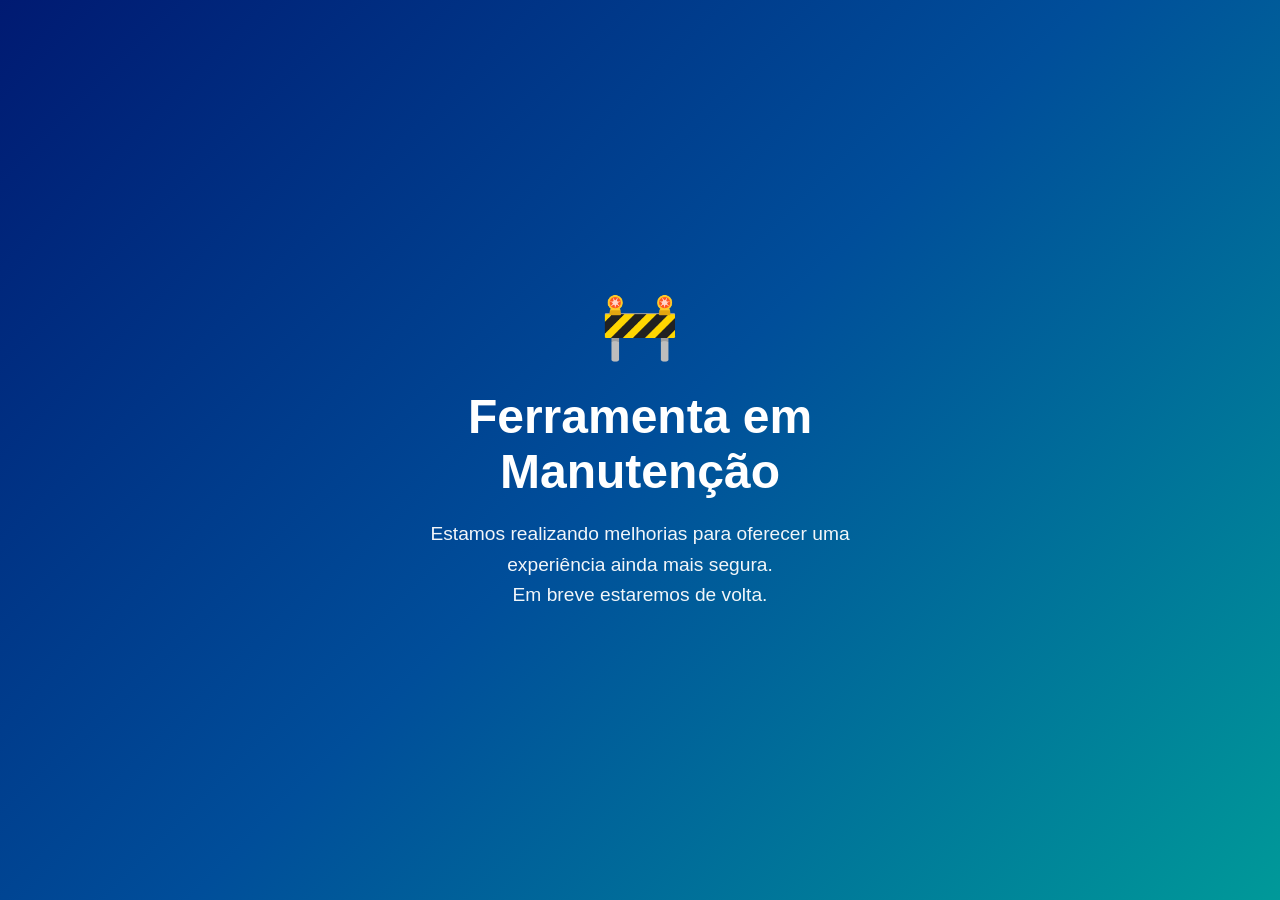
==== commit b765ebd6: "Rename index_manutencao.html to index.html" ====
--- a/FrontEnd/index.html
+++ b/FrontEnd/index.html
@@ -1,499 +1,66 @@
 <!DOCTYPE html>
 <html lang="pt-BR">
 <head>
-    <meta name="viewport" content="width=device-width, initial-scale=1.0">
     <meta charset="UTF-8">
     <meta name="viewport" content="width=device-width, initial-scale=1.0">
-    <title>Configurador de Migração SINAMICS V90 → S200 | Siemens</title>
-    <link rel="stylesheet" href="CSS/styles.css">
+    <title>Ferramenta de Migração SINAMICS </title>
+
+    <style>
+        * {
+            margin: 0;
+            padding: 0;
+            box-sizing: border-box;
+        }
+
+        body {
+            height: 100vh;
+            display: flex;
+            justify-content: center;
+            align-items: center;
+
+            background: linear-gradient(
+                135deg,
+                #001A72 0%,
+                #004E9A 50%,
+                #009999 100%
+            );
+
+            font-family: Arial, sans-serif;
+            color: white;
+            text-align: center;
+        }
+
+        .container {
+            max-width: 600px;
+            padding: 40px;
+        }
+
+        h1 {
+            font-size: 3rem;
+            margin-bottom: 20px;
+        }
+
+        p {
+            font-size: 1.2rem;
+            line-height: 1.6;
+            opacity: 0.95;
+        }
+
+        .icon {
+            font-size: 4rem;
+            margin-bottom: 25px;
+        }
+    </style>
 </head>
-
 <body>
-    <!-- HEADER -->
-    <div class="header">
-        <div class="header-left">
-            <div class="header-logo">
-                <a href="#" onclick="goHome()">
-                    <span>SIEMENS</span>
-                </a>
-            </div>
-            <div class="header-title">Configurador de Migração SINAMICS V90 → S200</div>
-        </div>
-        <div class="progress-section">
-            <div class="progress-bar-container">
-                <div class="progress-bar" id="progress-bar"></div>
-            </div>
-            <div class="progress-steps">
-                <div class="progress-step active" id="step-1">Seleção</div>
-                <div class="progress-step" id="step-2">Entrada de Dados</div>
-                <div class="progress-step" id="step-3">Resultados</div>
-            </div>
-        </div>
+    <div class="container">
+        <div class="icon">🚧</div>
+        <h1>Ferramenta em Manutenção</h1>
+        <p>
+            Estamos realizando melhorias para oferecer uma experiência ainda mais segura.
+        </p>
+        <p>
+            Em breve estaremos de volta.
     </div>
-
-    <!-- SELECTION PAGE -->
-    <div id="page-selection" class="page active">
-        <div class="container">
-            <div class="selection-wrapper">
-                <div class="selection-title">
-                    <h1>Ferramenta de Migração <span> SINAMICS V90</span></h1>
-                    <p>Sistema Inteligente para Análise de Compatibilidade e Recomendação de Conjunto Sucessor <span> SINAMICS S200 </span></p>
-                </div>
-
-                <div class="selection-grid">
-                    <div class="selection-card" onclick="selectMode('motor')">
-                        <div class="card-icon">
-                            <img src="img/motores.webp" alt="Motor" loading="lazy"/>
-                        </div>
-                        <h2>Análise por código SIMOTICS 1FL6 + Comunicação</h2>
-                        <ul>
-                            <li>Informar código MLFB da família SIMOTICS 1FL6 </li>
-                            <li>Selecionar protocolo de comunicação</li>
-                            <li>Sistema identifica conjunto atual equivalente</li>
-                        </ul>
-                        <button class="btn">Próximo <i class="fas fa-arrow-right"></i></button>
-                    </div>
-
-                    <div class="selection-card" onclick="selectMode('motor-drive')">
-                        <div class="card-icon">
-
-                        <img src="img/conjunto.webp" alt="Servoacionamento" class="img-conjunto" loading="lazy">    
-                        </div>
-                        <h2>Análise por Conjunto Drive + Motor</h2>
-                        <ul>
-                            <li>Informar código MLFB SIMOTICS 1FL6</li>
-                            <li>Informar código MLFB SINAMICS V90</li>
-                            <li>Protocolo e conjuunto sucessor detectado automaticamente</li>
-                        </ul>
-                        <button class="btn">Próximo <i class="fas fa-arrow-right"></i></button>
-                    </div>
-                </div>
-
-                    <!--Conheça a familia S200-->
-
-                <div class="s200-highlight">
-                <div class="s200-content">
-
-                    <!-- TEXTO -->
-                    <div class="s200-text">
-                        <h2>Conheça a nova geração <span>SINAMICS S200 & SIMOTICS 1FL2</span></h2>
-                        <p class="s200-subtitle">
-                            Mais desempenho, integração e eficiência para aplicações modernas 
-                        </p>
-                        <div class="s200-features">
-                            <div class="feature-item"> 0,05 kW - 7 kW</div>
-                            <div class="feature-item"> 200-240V / 380-480V</div>
-                            <div class="feature-item"> PROFINET / PTI </div>
-                            <div class="feature-item"> Modelos IP54 e IP65</div>
-                            <div class="feature-item"> Motores de Alta, Média e Baixa inércia</div>
-                            <div class="feature-item"> Ideal para aplicações básicas</div>
-                            <div class="feature-item empty"></div>
-                            <div class="feature-button">
-                                <a href="https://cache.industry.siemens.com/dl/files/562/109823562/att_1349952/v1/motion-control-drives-D37-1-complete-English-2025-11.pdf" 
-                                rel="noopener noreferrer" target="_blank" title="Ver catálogo D37.1/2025 ">
-                                    Solução completa <i class= "fas fa-arrow-right"></i>  
-                                </a>
-                            </div>
-                                
-                            </div>
-                        </div>
-                    
-                    <!-- IMAGEM -->
-                            <div class="s200-image">
-                                <a href="https://sieportal.siemens.com/en-us/products-services/10535666?tree=CatalogTree" target="_blank" title="Ver portfólio completo">
-                                    <img src="img/s200conjunto.webp" alt="SINAMICS S200 + 1FL2" loading="lazy">
-                                </a>
-                            </div>
-       </div>
-             </div>
-              <div class="migration-disclaimer">
-                            <div class="disclaimer-content">
-
-                                <h3>
-                                    <i class="fas fa-info-circle"></i>
-                                    Migração SINAMICS V90 → S200
-                                </h3>
-
-                                <p>
-                                    Esta ferramenta realiza a análise técnica de substituição de sistemas
-                                    <strong>SINAMICS V90</strong> & SIMOTICS 1FL6 pela nova família
-                                    <strong>SINAMICS S200</strong> & SIMOTICS 1FL2.
-                                    
-                                    A recomendação considera parâmetros como potência, torque, velocidade, tipo de encoder,
-                                    configuração mecânica e protocolo de comunicação, visando identificar o sucessor mais adequado para retrofit.
-                                </p>
-
-                                <t>
-                                    Esta ferramenta possui caráter orientativo e tem como objetivo apoiar a identificação de possíveis equivalências para migração entre equipamentos.
-                                    Os resultados não substituem a análise de engenharia da aplicação e devem ser validados por um profissional qualificado antes da tomada de decisão ou implementação.
-                                </t>
-
-                     </div>
-</div>
-
-
-            </div>
-        </div>
-    </div>
-
-    <!-- INPUT PAGE -->
-    <div id="page-input" class="page">
-        <div class="container">
-            <div class="input-wrapper">
-                <div class="input-form-section">
-                    <h1 id="input-title">Entrada de Dados</h1>
-                    <p class="input-form-subtitle">Informe os parâmetros por MLFB e protocolo de comunicação do conjunto atual</p>
-
-                    <div class="error-message" id="input-error"></div>
-
-                    <form id="input-form" onsubmit="handleSearch(event)">
-                        <div class="form-group">
-                            <label for="motor-mlfb">Código MLFB do Servomotor SIMOTICS 1FL6 <span class="required">*</span></label>
-                            <input
-                                type="text"
-                                id="motor-mlfb"
-                                placeholder="Ex: 1FL6042-1AC61-2AA1"
-                                autocomplete="off"
-                                onblur="validateMotor()"
-                                required
-                            >
-                            <div class="form-feedback"></div>
-                            <small>Formato padrão: 1FL6XXX-XXXXX-XXXXX (SIMOTICS 1FL6)</small>
-                        </div>
-
-                        <div class="form-group" id="drive-group" style="display: none;">
-                            <label for="drive-mlfb">Código MLFB do Drive SINAMICS V90 <span class="required">*</span></label>
-                            <input
-                                type="text"
-                                id="drive-mlfb"
-                                placeholder="Ex: 6SL3210-1KE21-2UF1"
-                                autocomplete="off"
-                                onblur="validateDrive()"
-                            >
-                            <div class="form-feedback"></div>
-                            <small>Série SINAMICS V90 (formato: 6SL3210-XXXXX-XXXXX)</small>
-                        </div>
-
-                        <div class="form-group" id="communication-group" style="display: none;">
-                            <label>Protocolo de Comunicação <span class="required">*</span></label>
-                            <div class="radio-group">
-                                <label>
-                                    <input type="radio" name="communication" value="PTI" required>
-                                    PTI (Trem de Pulsos)
-                                </label>
-                                <label>
-                                    <input type="radio" name="communication" value="PROFINET" required>
-                                    PROFINET
-                                </label>
-                            </div>
-                        </div>
-
-                        
-                        <div class="form-actions">
-                            <button type="button" class="btn btn-secondary" onclick="goBack()">
-                                <i class="fas fa-arrow-left"></i> Voltar
-                            </button>
-                            <button type="submit" class="btn" id="search-btn">
-                            <span class="btn-text">
-                                Identificar Sucessor
-                                <i class="fas fa-search"></i>
-                            </span>
-                            <span class="btn-loading" style="display: none;">
-                                <span class="spinner"></span>
-                                Processando
-                            </span>
-                            </button>
-                           
-                        </div>
-                    </form>
-                </div>
-
-                <div class="motor-illustration">
-                    <div class="motor-visual" id="motor-visual1">
-                        <img src="img/conjunto.webp" alt="Motor V90 1FL6" loading="lazy">
-                    </div>
-                    <div class="motor-info">
-                        <h3>Série SIMOTICS S-1FL6</h3>
-                        <p>Motor Síncrono de Ímã Permanente com Comunicação Integrada e Encoder de Posição</p>
-                    </div>
-                </div>
-            </div>
-
-            </div>
-
-
-
-
-        </div>
-    </div>
-
-
-    <!-- RESULT PAGE -->
-    <div id="page-result" class="page">
-        <div class="container">
-            <div class="result-header">
-                <h1>Análise de <span>Compatibilidade</span></h1>
-                <p>Comparativo técnico entre configuração atual e sucessor recomendado</p>
-            </div>
-
-            <!-- COMPARISON -->
-            <div class="comparison-wrapper">
-                <div class="comparison-card v90">
-                    <div class="card-header">
-                        <div class="card-header-icon">🟡</div>
-                        <div>
-                            <h2>Configuração Atual Legada</h2>
-                            <span class="subtitle">SINAMICS V90 & SIMOTICS 1FL6</span>
-                        </div>
-                    </div>
-
-                    <div class="product-codes-section">
-                        <span class="product-codes-title">Códigos de Identificação</span>
-                        <div class="product-code-item">
-                            <span class="product-code-label">MLFB do Motor</span>
-                            <span class="product-code-value" id="result-motor-v90">-</span>
-                        </div>
-                        <div class="product-code-item" id="result-drive-v90-container" style="display: none;">
-                            <span class="product-code-label">MLFB do Drive</span>
-                            <span class="product-code-value" id="result-drive-v90">-</span>
-                        </div>
-                    </div>
-
-
-                    <table class="specs-table">
-
-                      
-                        <tr>
-                            <td>Potência Nominal (Motor)</td>
-                            <td id="spec-power-v90">-</td>
-                        </tr>
-                          <tr>
-                            <td>Potência do Drive</td>
-                            <td id="spec-drive-power-v90">-</td>
-                        </tr>
-                        <tr>
-                            <td>Torque Nominal</td>
-                            <td id="spec-torque-v90">-</td>
-                        </tr>
-                        <tr>
-                            <td>Velocidade Síncrona</td>
-                            <td id="spec-speed-v90">-</td>
-                        </tr>
-                        <tr>
-                            <td>Tensão de Alimentação</td>
-                            <td id="spec-voltage-v90">-</td>
-                        </tr>
-                        <tr>
-                            <td>Configuração de Fases</td>
-                            <td id="spec-phases-v90">-</td>
-                        </tr>
-                        <tr>
-                            <td>Protocolo de Comunicação</td>
-                            <td id="spec-comm-v90">-</td>
-                        </tr>
-                        <tr>
-                            <td>Tipo de Encoder</td>
-                            <td id="spec-encoder-v90">-</td>
-                        </tr>
-                        <tr>
-                            <td>Configuração de Eixo</td>
-                            <td id="spec-shaft-v90">-</td>
-                        </tr>
-                        <tr>
-                            <td>Sistema de Freio</td>
-                            <td id="spec-brake-v90">-</td>
-                        </tr>
-                        <tr>
-                            <td>Altura do Eixo</td>
-                            <td id="spec-height-v90">-</td>
-                        </tr>
-                    </table>
-                </div>
-
-               
-
-                <div class="comparison-card s200">
-                    
-                    <div class="card-header">
-                       <div class="card-header custom-header">
-
-                            <!-- ÍCONE ESQUERDO -->
-                            <img src="img/new.webp" class="header-icon-left" alt="Ícone S200" loading="lazy">
-
-                            <!-- TEXTO CENTRAL -->
-                            <div class="header-text">
-                                <h2>Sucessor Recomendado</h2>
-                                <span class="subtitle">SINAMICS S200 & SIMOTICS 1FL2</span>
-                            </div>
-
-                            <!-- BADGE NEW (DIREITA) -->
-                            <img src="img/eco.webp" class="header-icon-right" alt="New" loading="lazy">
-
-                        </div>
-                    </div>
-
-                    <div class="product-codes-section">
-                        <span class="product-codes-title">Códigos de Identificação</span>
-                        <div class="product-code-item">
-                             <div id="ip-toggle-container" style="display:none;"></div>
-                            <span class="product-code-label">MLFB do Motor</span>
-                            <span class="product-code-value" id="result-motor-s200">-</span>
-                        </div>
-
-                       
-
-                        
-                        <div class="product-code-item" id="result-drive-s200-container" style="display: none;">
-                            <span class="product-code-label">MLFB do Drive</span>
-                            <span class="product-code-value" id="result-drive-s200">-</span>
-                        </div>
-                    </div>
-
-                    <table class="specs-table">
-                        <tr>
-                            <td>Potência Nominal (Motor)</td>
-                            <td id="spec-power-s200">-</td>
-                        </tr>
-                        <tr>
-                            <td>Potência do Drive</td>
-                            <td id="spec-drive-power-s200">-</td>
-                        </tr>
-                        <tr>
-                            <td>Torque Nominal</td>
-                            <td id="spec-torque-s200">-</td>
-                        </tr>
-                        <tr>
-                            <td>Velocidade Síncrona</td>
-                            <td id="spec-speed-s200">-</td>
-                        </tr>
-                        <tr>
-                            <td>Tensão de Alimentação</td>
-                            <td id="spec-voltage-s200">-</td>
-                        </tr>
-                        <tr>
-                            <td>Configuração de Fases</td>
-                            <td id="spec-phases-s200">-</td>
-                        </tr>
-                        <tr>
-                            <td>Protocolo de Comunicação</td>
-                            <td id="spec-comm-s200">-</td>
-                        </tr>
-                        <tr>
-                            <td>Tipo de Encoder</td>
-                            <td id="spec-encoder-s200">-</td>
-                        </tr>
-                        <tr>
-                            <td>Configuração de Eixo</td>
-                            <td id="spec-shaft-s200">-</td>
-                        </tr>
-                        <tr>
-                            <td>Sistema de Freio</td>
-                            <td id="spec-brake-s200">-</td>
-                        </tr>
-                        <tr>
-                            <td>Altura do Eixo</td>
-                            <td id="spec-height-s200">-</td>
-                        </tr>
-                    </table>
-                </div>
-            </div>
-
-            <!-- CHARTS -->
-           <div class="charts-section">
-
-    <div class="charts-title">
-        <i class="fas fa-cube"></i>
-        Conjunto Sucessor <span>SINAMICS S200 & SIMOTICS 1FL2</span> (Ver no SiePortal)
-    </div>
-<div class="product-grid">
-
-    <!-- DRIVE S200 -->
-    <a id="s200-drive-link"
-       class="product-card"
-       target="_blank"
-       rel="noopener noreferrer"
-       data-power-field="potencia_kw_drive"
-       data-suffix="kW">
-
-        <img src="img/s200_individual.webp" alt="Drive S200" title="Abrir no SiePortal" loading="lazy">
-
-        <div class="product-label">
-            ServoDrive SINAMICS S200 - <span class="auto-power"></span>
-        </div>
-    </a>
-
-    <!-- MOTOR S200 -->
-    <a id="s200-motor-link"
-       class="product-card"
-       target="_blank"
-       rel="noopener noreferrer"
-       data-power-field="potencia_kw"
-       data-suffix="kW">
-
-        <img src="img/1fl2_individual.webp" alt="Motor S200" title="Abrir no SiePortal" loading="lazy">
-
-        <div class="product-label">
-            Servomotor SIMOTICS 1FL2 - <span class="auto-power"></span> 
-        </div>
-    </a>
-
-</div>
-</div>
-
-            <!-- WARNINGS -->
-            <div class="warnings-section" id="warnings-section">
-                <h3> Observações Técnicas Relevantes</h3>
-                <div id="warnings-list"></div>
-            </div>
-
-            <!-- ACTIONS -->
-            <div class="result-actions">
-                <button class="btn btn-secondary" onclick="copyToClipboard()">
-                    <i class="fas fa-copy"></i> Copiar Códigos
-                </button>
-                <button class="btn" onclick="newSearch()">
-                    <i class="fas fa-search"></i> Nova Análise
-                </button>
-                <button class="btn btn-secondary" onclick="exportToExcel()">
-                    <i class="fas fa-file-excel"></i> Exportar .XLSX
-                </button>
-            </div>
-        </div>
-    </div>
-
-    <!-- ERROR PAGE -->
-    <div id="page-error" class="page">
-        <div class="error-container">
-            <div class="error-icon">❌</div>
-            <h1>Análise Inconclusiva</h1>
-            <p>Não foi possível identificar um sucessor compatível para a configuração técnica informada. Verifique os códigos MLFB e tente novamente.</p>
-
-            <div style="margin-top: 40px;">
-                <button class="btn btn-secondary" onclick="goBack()" style="margin-bottom: 15px;">
-                    <i class="fas fa-arrow-left"></i> Voltar
-                </button>
-                <button class="btn" onclick="newSearch()">
-                    <i class="fas fa-search"></i> Nova Análise
-                </button>
-            </div>
-        </div>
-    </div>
-
-    <div class="copy-feedback" id="copy-feedback">
-        <i class="fas fa-check-circle"></i> Códigos copiados com sucesso!
-    </div>
-
-    <script>
-    async function loadXLSX() {
-        if (!window.XLSX) {
-            await import("https://cdn.jsdelivr.net/npm/xlsx@0.18.5/dist/xlsx.full.min.js");
-        }
-    }
-    </script>
-    <script src="Js/app.v2.5.js"></script>
-    <footer class="footer">
-    <span>© 2026 • Desenvolvido por Mauricio da Cruz </span>
-    </footer>
 </body>
 </html>
-
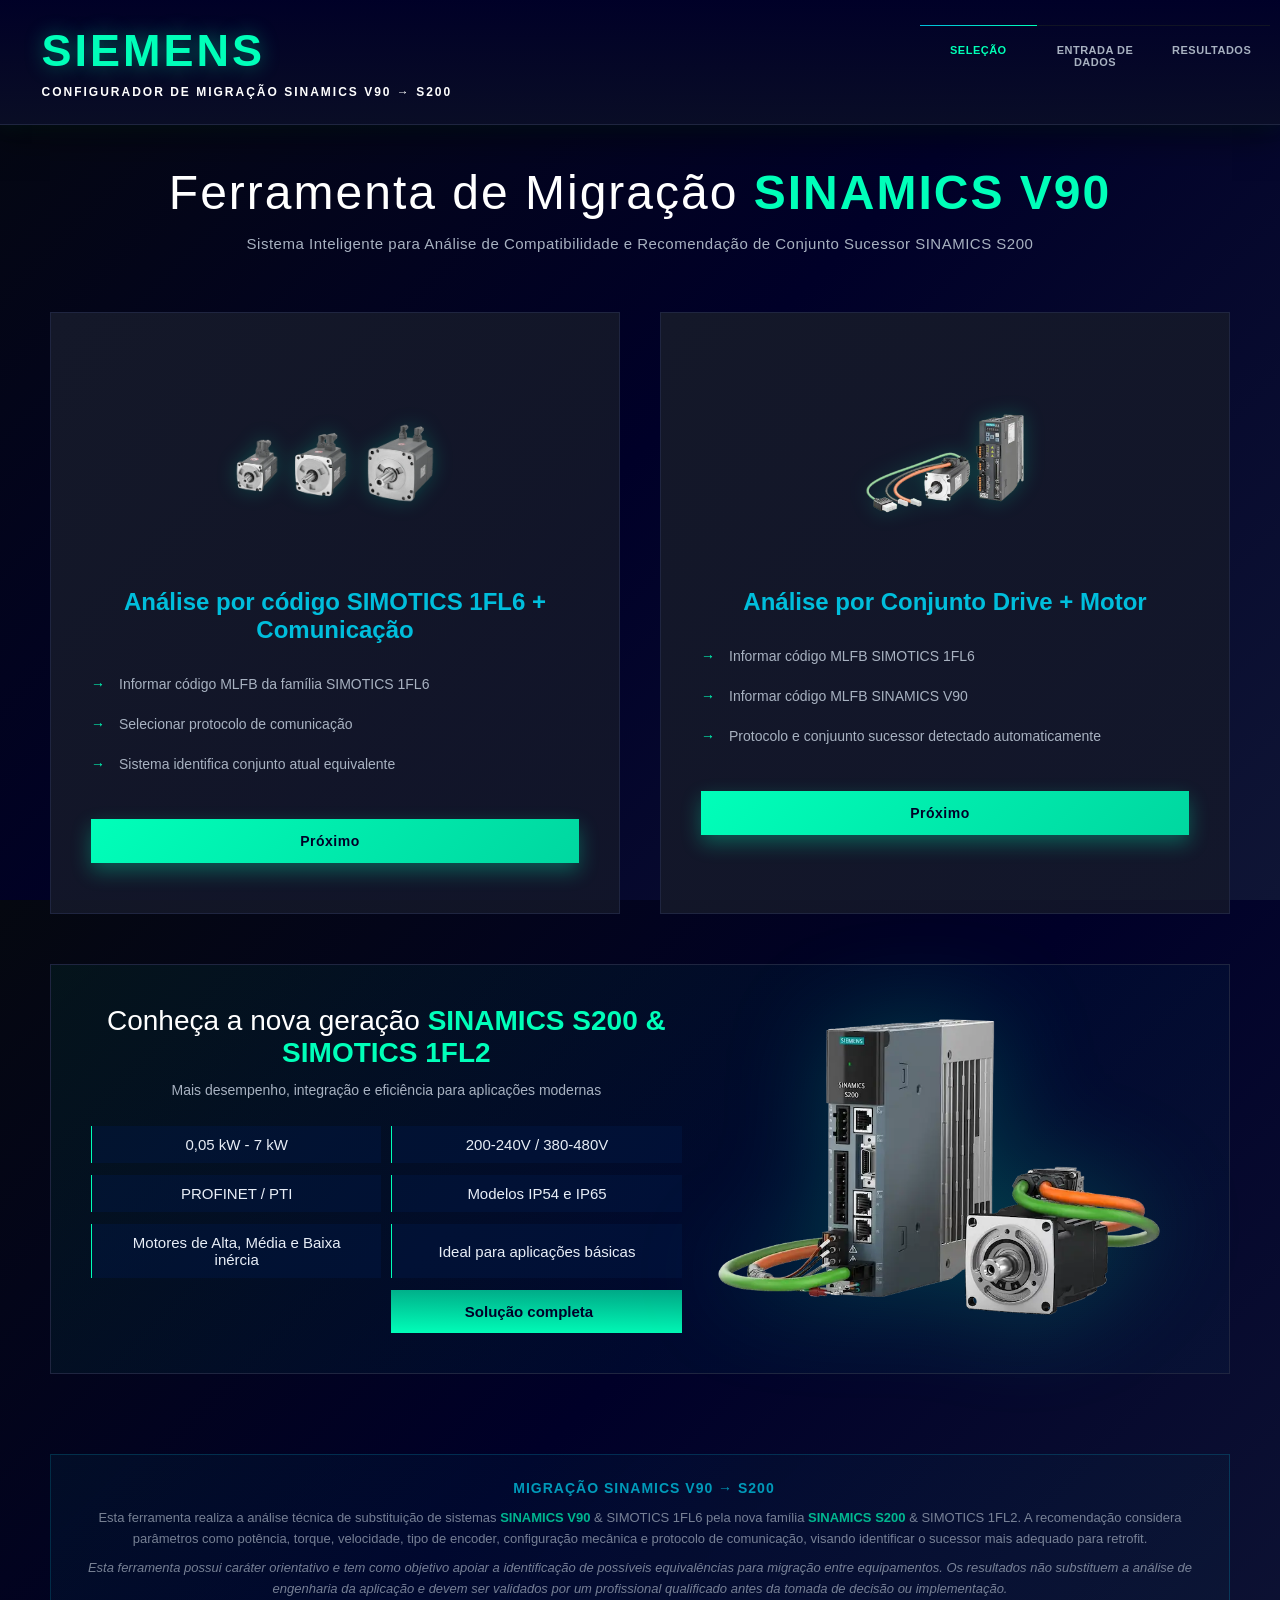
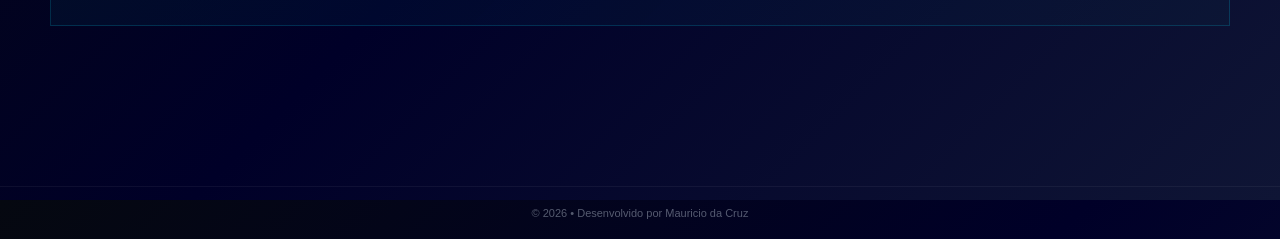
==== commit 7d656192: "Rename index_backup.html to index.html" ====
--- a/FrontEnd/index.html
+++ b/FrontEnd/index.html
@@ -1,66 +1,499 @@
 <!DOCTYPE html>
 <html lang="pt-BR">
 <head>
+    <meta name="viewport" content="width=device-width, initial-scale=1.0">
     <meta charset="UTF-8">
     <meta name="viewport" content="width=device-width, initial-scale=1.0">
-    <title>Ferramenta de Migração SINAMICS </title>
-
-    <style>
-        * {
-            margin: 0;
-            padding: 0;
-            box-sizing: border-box;
+    <title>Configurador de Migração SINAMICS V90 → S200 | Siemens</title>
+    <link rel="stylesheet" href="CSS/styles.css">
+</head>
+
+<body>
+    <!-- HEADER -->
+    <div class="header">
+        <div class="header-left">
+            <div class="header-logo">
+                <a href="#" onclick="goHome()">
+                    <span>SIEMENS</span>
+                </a>
+            </div>
+            <div class="header-title">Configurador de Migração SINAMICS V90 → S200</div>
+        </div>
+        <div class="progress-section">
+            <div class="progress-bar-container">
+                <div class="progress-bar" id="progress-bar"></div>
+            </div>
+            <div class="progress-steps">
+                <div class="progress-step active" id="step-1">Seleção</div>
+                <div class="progress-step" id="step-2">Entrada de Dados</div>
+                <div class="progress-step" id="step-3">Resultados</div>
+            </div>
+        </div>
+    </div>
+
+    <!-- SELECTION PAGE -->
+    <div id="page-selection" class="page active">
+        <div class="container">
+            <div class="selection-wrapper">
+                <div class="selection-title">
+                    <h1>Ferramenta de Migração <span> SINAMICS V90</span></h1>
+                    <p>Sistema Inteligente para Análise de Compatibilidade e Recomendação de Conjunto Sucessor <span> SINAMICS S200 </span></p>
+                </div>
+
+                <div class="selection-grid">
+                    <div class="selection-card" onclick="selectMode('motor')">
+                        <div class="card-icon">
+                            <img src="img/motores.webp" alt="Motor" loading="lazy"/>
+                        </div>
+                        <h2>Análise por código SIMOTICS 1FL6 + Comunicação</h2>
+                        <ul>
+                            <li>Informar código MLFB da família SIMOTICS 1FL6 </li>
+                            <li>Selecionar protocolo de comunicação</li>
+                            <li>Sistema identifica conjunto atual equivalente</li>
+                        </ul>
+                        <button class="btn">Próximo <i class="fas fa-arrow-right"></i></button>
+                    </div>
+
+                    <div class="selection-card" onclick="selectMode('motor-drive')">
+                        <div class="card-icon">
+
+                        <img src="img/conjunto.webp" alt="Servoacionamento" class="img-conjunto" loading="lazy">    
+                        </div>
+                        <h2>Análise por Conjunto Drive + Motor</h2>
+                        <ul>
+                            <li>Informar código MLFB SIMOTICS 1FL6</li>
+                            <li>Informar código MLFB SINAMICS V90</li>
+                            <li>Protocolo e conjuunto sucessor detectado automaticamente</li>
+                        </ul>
+                        <button class="btn">Próximo <i class="fas fa-arrow-right"></i></button>
+                    </div>
+                </div>
+
+                    <!--Conheça a familia S200-->
+
+                <div class="s200-highlight">
+                <div class="s200-content">
+
+                    <!-- TEXTO -->
+                    <div class="s200-text">
+                        <h2>Conheça a nova geração <span>SINAMICS S200 & SIMOTICS 1FL2</span></h2>
+                        <p class="s200-subtitle">
+                            Mais desempenho, integração e eficiência para aplicações modernas 
+                        </p>
+                        <div class="s200-features">
+                            <div class="feature-item"> 0,05 kW - 7 kW</div>
+                            <div class="feature-item"> 200-240V / 380-480V</div>
+                            <div class="feature-item"> PROFINET / PTI </div>
+                            <div class="feature-item"> Modelos IP54 e IP65</div>
+                            <div class="feature-item"> Motores de Alta, Média e Baixa inércia</div>
+                            <div class="feature-item"> Ideal para aplicações básicas</div>
+                            <div class="feature-item empty"></div>
+                            <div class="feature-button">
+                                <a href="https://cache.industry.siemens.com/dl/files/562/109823562/att_1349952/v1/motion-control-drives-D37-1-complete-English-2025-11.pdf" 
+                                rel="noopener noreferrer" target="_blank" title="Ver catálogo D37.1/2025 ">
+                                    Solução completa <i class= "fas fa-arrow-right"></i>  
+                                </a>
+                            </div>
+                                
+                            </div>
+                        </div>
+                    
+                    <!-- IMAGEM -->
+                            <div class="s200-image">
+                                <a href="https://sieportal.siemens.com/en-us/products-services/10535666?tree=CatalogTree" target="_blank" title="Ver portfólio completo">
+                                    <img src="img/s200conjunto.webp" alt="SINAMICS S200 + 1FL2" loading="lazy">
+                                </a>
+                            </div>
+       </div>
+             </div>
+              <div class="migration-disclaimer">
+                            <div class="disclaimer-content">
+
+                                <h3>
+                                    <i class="fas fa-info-circle"></i>
+                                    Migração SINAMICS V90 → S200
+                                </h3>
+
+                                <p>
+                                    Esta ferramenta realiza a análise técnica de substituição de sistemas
+                                    <strong>SINAMICS V90</strong> & SIMOTICS 1FL6 pela nova família
+                                    <strong>SINAMICS S200</strong> & SIMOTICS 1FL2.
+                                    
+                                    A recomendação considera parâmetros como potência, torque, velocidade, tipo de encoder,
+                                    configuração mecânica e protocolo de comunicação, visando identificar o sucessor mais adequado para retrofit.
+                                </p>
+
+                                <t>
+                                    Esta ferramenta possui caráter orientativo e tem como objetivo apoiar a identificação de possíveis equivalências para migração entre equipamentos.
+                                    Os resultados não substituem a análise de engenharia da aplicação e devem ser validados por um profissional qualificado antes da tomada de decisão ou implementação.
+                                </t>
+
+                     </div>
+</div>
+
+
+            </div>
+        </div>
+    </div>
+
+    <!-- INPUT PAGE -->
+    <div id="page-input" class="page">
+        <div class="container">
+            <div class="input-wrapper">
+                <div class="input-form-section">
+                    <h1 id="input-title">Entrada de Dados</h1>
+                    <p class="input-form-subtitle">Informe os parâmetros por MLFB e protocolo de comunicação do conjunto atual</p>
+
+                    <div class="error-message" id="input-error"></div>
+
+                    <form id="input-form" onsubmit="handleSearch(event)">
+                        <div class="form-group">
+                            <label for="motor-mlfb">Código MLFB do Servomotor SIMOTICS 1FL6 <span class="required">*</span></label>
+                            <input
+                                type="text"
+                                id="motor-mlfb"
+                                placeholder="Ex: 1FL6042-1AC61-2AA1"
+                                autocomplete="off"
+                                onblur="validateMotor()"
+                                required
+                            >
+                            <div class="form-feedback"></div>
+                            <small>Formato padrão: 1FL6XXX-XXXXX-XXXXX (SIMOTICS 1FL6)</small>
+                        </div>
+
+                        <div class="form-group" id="drive-group" style="display: none;">
+                            <label for="drive-mlfb">Código MLFB do Drive SINAMICS V90 <span class="required">*</span></label>
+                            <input
+                                type="text"
+                                id="drive-mlfb"
+                                placeholder="Ex: 6SL3210-1KE21-2UF1"
+                                autocomplete="off"
+                                onblur="validateDrive()"
+                            >
+                            <div class="form-feedback"></div>
+                            <small>Série SINAMICS V90 (formato: 6SL3210-XXXXX-XXXXX)</small>
+                        </div>
+
+                        <div class="form-group" id="communication-group" style="display: none;">
+                            <label>Protocolo de Comunicação <span class="required">*</span></label>
+                            <div class="radio-group">
+                                <label>
+                                    <input type="radio" name="communication" value="PTI" required>
+                                    PTI (Trem de Pulsos)
+                                </label>
+                                <label>
+                                    <input type="radio" name="communication" value="PROFINET" required>
+                                    PROFINET
+                                </label>
+                            </div>
+                        </div>
+
+                        
+                        <div class="form-actions">
+                            <button type="button" class="btn btn-secondary" onclick="goBack()">
+                                <i class="fas fa-arrow-left"></i> Voltar
+                            </button>
+                            <button type="submit" class="btn" id="search-btn">
+                            <span class="btn-text">
+                                Identificar Sucessor
+                                <i class="fas fa-search"></i>
+                            </span>
+                            <span class="btn-loading" style="display: none;">
+                                <span class="spinner"></span>
+                                Processando
+                            </span>
+                            </button>
+                           
+                        </div>
+                    </form>
+                </div>
+
+                <div class="motor-illustration">
+                    <div class="motor-visual" id="motor-visual1">
+                        <img src="img/conjunto.webp" alt="Motor V90 1FL6" loading="lazy">
+                    </div>
+                    <div class="motor-info">
+                        <h3>Série SIMOTICS S-1FL6</h3>
+                        <p>Motor Síncrono de Ímã Permanente com Comunicação Integrada e Encoder de Posição</p>
+                    </div>
+                </div>
+            </div>
+
+            </div>
+
+
+
+
+        </div>
+    </div>
+
+
+    <!-- RESULT PAGE -->
+    <div id="page-result" class="page">
+        <div class="container">
+            <div class="result-header">
+                <h1>Análise de <span>Compatibilidade</span></h1>
+                <p>Comparativo técnico entre configuração atual e sucessor recomendado</p>
+            </div>
+
+            <!-- COMPARISON -->
+            <div class="comparison-wrapper">
+                <div class="comparison-card v90">
+                    <div class="card-header">
+                        <div class="card-header-icon">🟡</div>
+                        <div>
+                            <h2>Configuração Atual Legada</h2>
+                            <span class="subtitle">SINAMICS V90 & SIMOTICS 1FL6</span>
+                        </div>
+                    </div>
+
+                    <div class="product-codes-section">
+                        <span class="product-codes-title">Códigos de Identificação</span>
+                        <div class="product-code-item">
+                            <span class="product-code-label">MLFB do Motor</span>
+                            <span class="product-code-value" id="result-motor-v90">-</span>
+                        </div>
+                        <div class="product-code-item" id="result-drive-v90-container" style="display: none;">
+                            <span class="product-code-label">MLFB do Drive</span>
+                            <span class="product-code-value" id="result-drive-v90">-</span>
+                        </div>
+                    </div>
+
+
+                    <table class="specs-table">
+
+                      
+                        <tr>
+                            <td>Potência Nominal (Motor)</td>
+                            <td id="spec-power-v90">-</td>
+                        </tr>
+                          <tr>
+                            <td>Potência do Drive</td>
+                            <td id="spec-drive-power-v90">-</td>
+                        </tr>
+                        <tr>
+                            <td>Torque Nominal</td>
+                            <td id="spec-torque-v90">-</td>
+                        </tr>
+                        <tr>
+                            <td>Velocidade Síncrona</td>
+                            <td id="spec-speed-v90">-</td>
+                        </tr>
+                        <tr>
+                            <td>Tensão de Alimentação</td>
+                            <td id="spec-voltage-v90">-</td>
+                        </tr>
+                        <tr>
+                            <td>Configuração de Fases</td>
+                            <td id="spec-phases-v90">-</td>
+                        </tr>
+                        <tr>
+                            <td>Protocolo de Comunicação</td>
+                            <td id="spec-comm-v90">-</td>
+                        </tr>
+                        <tr>
+                            <td>Tipo de Encoder</td>
+                            <td id="spec-encoder-v90">-</td>
+                        </tr>
+                        <tr>
+                            <td>Configuração de Eixo</td>
+                            <td id="spec-shaft-v90">-</td>
+                        </tr>
+                        <tr>
+                            <td>Sistema de Freio</td>
+                            <td id="spec-brake-v90">-</td>
+                        </tr>
+                        <tr>
+                            <td>Altura do Eixo</td>
+                            <td id="spec-height-v90">-</td>
+                        </tr>
+                    </table>
+                </div>
+
+               
+
+                <div class="comparison-card s200">
+                    
+                    <div class="card-header">
+                       <div class="card-header custom-header">
+
+                            <!-- ÍCONE ESQUERDO -->
+                            <img src="img/new.webp" class="header-icon-left" alt="Ícone S200" loading="lazy">
+
+                            <!-- TEXTO CENTRAL -->
+                            <div class="header-text">
+                                <h2>Sucessor Recomendado</h2>
+                                <span class="subtitle">SINAMICS S200 & SIMOTICS 1FL2</span>
+                            </div>
+
+                            <!-- BADGE NEW (DIREITA) -->
+                            <img src="img/eco.webp" class="header-icon-right" alt="New" loading="lazy">
+
+                        </div>
+                    </div>
+
+                    <div class="product-codes-section">
+                        <span class="product-codes-title">Códigos de Identificação</span>
+                        <div class="product-code-item">
+                             <div id="ip-toggle-container" style="display:none;"></div>
+                            <span class="product-code-label">MLFB do Motor</span>
+                            <span class="product-code-value" id="result-motor-s200">-</span>
+                        </div>
+
+                       
+
+                        
+                        <div class="product-code-item" id="result-drive-s200-container" style="display: none;">
+                            <span class="product-code-label">MLFB do Drive</span>
+                            <span class="product-code-value" id="result-drive-s200">-</span>
+                        </div>
+                    </div>
+
+                    <table class="specs-table">
+                        <tr>
+                            <td>Potência Nominal (Motor)</td>
+                            <td id="spec-power-s200">-</td>
+                        </tr>
+                        <tr>
+                            <td>Potência do Drive</td>
+                            <td id="spec-drive-power-s200">-</td>
+                        </tr>
+                        <tr>
+                            <td>Torque Nominal</td>
+                            <td id="spec-torque-s200">-</td>
+                        </tr>
+                        <tr>
+                            <td>Velocidade Síncrona</td>
+                            <td id="spec-speed-s200">-</td>
+                        </tr>
+                        <tr>
+                            <td>Tensão de Alimentação</td>
+                            <td id="spec-voltage-s200">-</td>
+                        </tr>
+                        <tr>
+                            <td>Configuração de Fases</td>
+                            <td id="spec-phases-s200">-</td>
+                        </tr>
+                        <tr>
+                            <td>Protocolo de Comunicação</td>
+                            <td id="spec-comm-s200">-</td>
+                        </tr>
+                        <tr>
+                            <td>Tipo de Encoder</td>
+                            <td id="spec-encoder-s200">-</td>
+                        </tr>
+                        <tr>
+                            <td>Configuração de Eixo</td>
+                            <td id="spec-shaft-s200">-</td>
+                        </tr>
+                        <tr>
+                            <td>Sistema de Freio</td>
+                            <td id="spec-brake-s200">-</td>
+                        </tr>
+                        <tr>
+                            <td>Altura do Eixo</td>
+                            <td id="spec-height-s200">-</td>
+                        </tr>
+                    </table>
+                </div>
+            </div>
+
+            <!-- CHARTS -->
+           <div class="charts-section">
+
+    <div class="charts-title">
+        <i class="fas fa-cube"></i>
+        Conjunto Sucessor <span>SINAMICS S200 & SIMOTICS 1FL2</span> (Ver no SiePortal)
+    </div>
+<div class="product-grid">
+
+    <!-- DRIVE S200 -->
+    <a id="s200-drive-link"
+       class="product-card"
+       target="_blank"
+       rel="noopener noreferrer"
+       data-power-field="potencia_kw_drive"
+       data-suffix="kW">
+
+        <img src="img/s200_individual.webp" alt="Drive S200" title="Abrir no SiePortal" loading="lazy">
+
+        <div class="product-label">
+            ServoDrive SINAMICS S200 - <span class="auto-power"></span>
+        </div>
+    </a>
+
+    <!-- MOTOR S200 -->
+    <a id="s200-motor-link"
+       class="product-card"
+       target="_blank"
+       rel="noopener noreferrer"
+       data-power-field="potencia_kw"
+       data-suffix="kW">
+
+        <img src="img/1fl2_individual.webp" alt="Motor S200" title="Abrir no SiePortal" loading="lazy">
+
+        <div class="product-label">
+            Servomotor SIMOTICS 1FL2 - <span class="auto-power"></span> 
+        </div>
+    </a>
+
+</div>
+</div>
+
+            <!-- WARNINGS -->
+            <div class="warnings-section" id="warnings-section">
+                <h3> Observações Técnicas Relevantes</h3>
+                <div id="warnings-list"></div>
+            </div>
+
+            <!-- ACTIONS -->
+            <div class="result-actions">
+                <button class="btn btn-secondary" onclick="copyToClipboard()">
+                    <i class="fas fa-copy"></i> Copiar Códigos
+                </button>
+                <button class="btn" onclick="newSearch()">
+                    <i class="fas fa-search"></i> Nova Análise
+                </button>
+                <button class="btn btn-secondary" onclick="exportToExcel()">
+                    <i class="fas fa-file-excel"></i> Exportar .XLSX
+                </button>
+            </div>
+        </div>
+    </div>
+
+    <!-- ERROR PAGE -->
+    <div id="page-error" class="page">
+        <div class="error-container">
+            <div class="error-icon">❌</div>
+            <h1>Análise Inconclusiva</h1>
+            <p>Não foi possível identificar um sucessor compatível para a configuração técnica informada. Verifique os códigos MLFB e tente novamente.</p>
+
+            <div style="margin-top: 40px;">
+                <button class="btn btn-secondary" onclick="goBack()" style="margin-bottom: 15px;">
+                    <i class="fas fa-arrow-left"></i> Voltar
+                </button>
+                <button class="btn" onclick="newSearch()">
+                    <i class="fas fa-search"></i> Nova Análise
+                </button>
+            </div>
+        </div>
+    </div>
+
+    <div class="copy-feedback" id="copy-feedback">
+        <i class="fas fa-check-circle"></i> Códigos copiados com sucesso!
+    </div>
+
+    <script>
+    async function loadXLSX() {
+        if (!window.XLSX) {
+            await import("https://cdn.jsdelivr.net/npm/xlsx@0.18.5/dist/xlsx.full.min.js");
         }
-
-        body {
-            height: 100vh;
-            display: flex;
-            justify-content: center;
-            align-items: center;
-
-            background: linear-gradient(
-                135deg,
-                #001A72 0%,
-                #004E9A 50%,
-                #009999 100%
-            );
-
-            font-family: Arial, sans-serif;
-            color: white;
-            text-align: center;
-        }
-
-        .container {
-            max-width: 600px;
-            padding: 40px;
-        }
-
-        h1 {
-            font-size: 3rem;
-            margin-bottom: 20px;
-        }
-
-        p {
-            font-size: 1.2rem;
-            line-height: 1.6;
-            opacity: 0.95;
-        }
-
-        .icon {
-            font-size: 4rem;
-            margin-bottom: 25px;
-        }
-    </style>
-</head>
-<body>
-    <div class="container">
-        <div class="icon">🚧</div>
-        <h1>Ferramenta em Manutenção</h1>
-        <p>
-            Estamos realizando melhorias para oferecer uma experiência ainda mais segura.
-        </p>
-        <p>
-            Em breve estaremos de volta.
-    </div>
+    }
+    </script>
+    <script src="Js/app.v2.5.js"></script>
+    <footer class="footer">
+    <span>© 2026 • Desenvolvido por Mauricio da Cruz </span>
+    </footer>
 </body>
 </html>
+
--- a/FrontEnd/CSS/styles.css
+++ b/FrontEnd/CSS/styles.css
@@ -0,0 +1,196 @@
+.charts-title span,.disclaimer-content strong,.header-logo span,.progress-step.active,.radio-group label:hover{color:var(--bold-green)}*,.feature-item{box-sizing:border-box}.disclaimer-content t,.form-group small,.warning-item div:last-child,.warning-list li{font-style:italic}.bar-label,.error-container,.migration-banner,.motor-info,.product-card,.progress-step,.result-header,.selection-wrapper{text-align:center}*{margin:0;padding:0}:root{--bold-green:#00FFB9;--dark-blue:#000028;--light-petrol:#00BEDC;--white:#FFFFFF;--dark-bg:#0a0e27;--darker-bg:#050810;--card-bg:#141829;--card-hover:#1a1f3a;--border-color:#1f2540;--text-primary:#e8eef7;--text-secondary:#a8b2c1;--color-origin:#FFC107;--color-destination:#00FFB9}body,html{width:100%;height:100%}body{font-family:'Segoe UI',Arial,sans-serif;background:linear-gradient(135deg,var(--darker-bg) 0,var(--dark-blue) 50%,#0f1535 100%);color:var(--text-primary);min-height:100vh;overflow-x:hidden}.header{background:linear-gradient(180deg,rgba(0,0,40,.95) 0,rgba(10,14,39,.9) 100%);padding:25px 10px;box-shadow:0 8px 32px rgba(0,0,0,.6),0 0 20px rgba(0,255,185,.1);display:flex;justify-content:space-between;align-items:right;border-bottom:1px solid var(--border-color);position:right;top:0;z-index:100}.header-left{display:flex;flex-direction:column;gap:8px;margin-left:2.5%}.header-logo{font-size:45px;font-weight:700;color:var(--white);letter-spacing:3px;text-shadow:0 0 20px rgba(0,255,185,.4)}.header-logo a{text-decoration:none;color:inherit}.header-logo a:hover{opacity:.8}.header-title{color:#fff;font-size:12px;font-weight:600;letter-spacing:2px;text-transform:uppercase}.progress-section{display:flex;flex-direction:column;gap:12px;width:350px}.progress-bar-container{width:100%;height:1px;background:var(--border-color);overflow:hidden;box-shadow:inset 0 0 8px rgba(0,0,0,.5)}.progress-bar{height:100%;background:linear-gradient(90deg,var(--light-petrol) 0,var(--bold-green) 100%);width:0%;transition:width .8s cubic-bezier(.22, 1, .36, 1);box-shadow:0 0 15px rgba(0,255,185,.6)}.progress-steps{display:flex;justify-content:space-between;gap:100}.progress-step{flex:16;font-size:11px;font-weight:700;color:var(--text-secondary);padding:6px 8px;border-bottom:0 solid var(--border-color);transition:.3s;text-transform:uppercase;letter-spacing:.5px}.progress-step.active{border-bottom-color:var(--bold-green);text-shadow:0 0 1px rgba(0,4,3,.5)}.s200-highlight{margin-top:50px;padding:40px;border:1px solid var(--border-color);background:linear-gradient(135deg,rgba(0,255,185,.05) 0,rgba(0,190,220,.03) 100%)}.s200-content{display:grid;grid-template-columns:1.4fr 1.2fr;gap:1px;align-items:center}.s200-text h2{font-size:28px;color:var(--white);margin-bottom:10px;font-weight:300}.result-header h1 span,.s200-text h2 span,.selection-title h1 span{color:var(--bold-green);font-weight:700}.s200-subtitle{color:var(--text-secondary);font-size:14px;margin-bottom:25px;line-height:1.6}.feature-button a{display:flex;justify-content:center;align-items:center;gap:15px;background:linear-gradient(1deg,var(--bold-green) 0,#00d7a1c3 100%);color:var(--dark-blue);padding:13px;font-size:15px;font-weight:700;text-decoration:wavy;transition:.3s}.feature-button a:hover{transform:translateX(5px);box-shadow:0 10px 25px rgba(0,255,185,.4)}.empty{visibility:hidden}.s200-features{display:grid;grid-template-columns:10fr 10fr;gap:12px 10px;align-items:stretch;justify-items:stretch}.feature-item{font-size:15px;color:var(--text-primary);width:100%;background:rgba(1,23,69,.438);padding:10px 20px;border-left:1px solid var(--bold-green);transition:.3s;display:flex;align-items:center;justify-content:center}.feature-item:hover{background:rgba(0,255,187,.075);transform:translateX(2px)}.s200-image{display:flex;justify-content:right;align-items:right}.s200-image img{width:90%;max-width:500px;object-fit:contain;filter:drop-shadow(0 0 50px rgba(0, 255, 185, .2));transition:.3s}.card-icon img,.card-icon img.img-conjunto{width:200px;height:200px}.s200-image img:hover{transform:scale(1.15);filter:drop-shadow(0 0 25px rgba(0, 255, 185, .4))}@media (max-width:800px){.s200-content{grid-template-columns:1fr}}.comparison-wrapper,.input-wrapper,.product-grid,.selection-grid{grid-template-columns:1fr 1fr}.container{max-width:1400px;margin:0 auto;padding:40px 50px}.page{display:none;animation:.6s ease-out fadeIn}.error-message.show,.page.active,.result-wrapper{display:block}@keyframes fadeIn{from{opacity:0;transform:translateY(20px)}to{opacity:1;transform:translateY(0)}}.selection-wrapper{margin-bottom:60px}.selection-title h1{font-size:48px;color:var(--white);margin-bottom:15px;font-weight:300;letter-spacing:2px}.selection-title p{color:var(--text-secondary);font-size:15px;letter-spacing:.5px;margin-bottom:40px}.migration-banner{background:linear-gradient(135deg,rgba(0,255,185,.08) 0,rgba(0,190,220,.05) 100%);border:1px solid var(--light-petrol);padding:40px;margin-bottom:50px}.disclaimer-content h3,.migration-banner-title{margin-bottom:12px;letter-spacing:1px;text-transform:uppercase}.migration-banner-title{color:var(--bold-green);font-size:26px;font-weight:700}.migration-banner-subtitle{color:var(--light-petrol);font-size:15px;font-weight:600;margin-bottom:20px;letter-spacing:.5px}.migration-banner-description{color:var(--text-secondary);font-size:14px;line-height:1.8;max-width:900px;margin:0 auto}.migration-banner-highlight{display:inline;background:linear-gradient(135deg,var(--bold-green) 0,var(--light-petrol) 100%);-webkit-background-clip:text;-webkit-text-fill-color:transparent;background-clip:text;font-weight:700;font-size:14px}.migration-disclaimer{margin-top:80px;padding:25px 30px;border:1px solid rgba(0,190,220,.2);background:linear-gradient(135deg,rgba(0,190,220,.05) 0,rgba(0,255,185,.02) 100%)}.disclaimer-content h3{text-align:center;justify-content:center;font-size:14px;color:var(--light-petrol);font-weight:700;display:flex;align-items:center;gap:8px;opacity:80%}.disclaimer-content p,.disclaimer-content t{opacity:70%;font-size:13px;color:var(--text-secondary);margin-bottom:8px;line-height:1.6}.selection-grid{display:grid;gap:40px;margin-top:60px}.selection-card{background:linear-gradient(135deg,var(--card-bg) 0,rgba(20,24,41,.8) 100%);border:1px solid var(--border-color);padding:50px 40px;cursor:pointer;transition:.4s cubic-bezier(.4, 0, .2, 1);position:relative;overflow:hidden}.selection-card::before{content:'';position:absolute;top:0;left:-100%;width:100%;height:100%;background:linear-gradient(90deg,transparent,rgba(0,255,185,.1),transparent);transition:left .6s}.selection-card:hover::before{left:100%}.selection-card:hover{border-color:var(--bold-green);transform:translateY(-15px);box-shadow:0 30px 80px rgba(0,255,185,.15),inset 0 1px 0 rgba(255,255,255,.05);background:linear-gradient(135deg,rgba(20,24,41,.95) 0,#1a1f3a 100%)}.card-icon{margin-bottom:25px;display:flex;justify-content:center;align-items:center}.card-icon img{max-width:100%;max-height:100%;object-fit:contain;transition:.3s;filter:drop-shadow(0 0 10px rgba(0, 255, 185, .2))}.img-conjunto{width:150px;height:auto}.selection-card:hover .card-icon img{transform:scale(1.1);filter:drop-shadow(0 0 20px rgba(0, 255, 185, .5))}.selection-card:hover .card-icon{transform:scale(1.15) rotate(1deg)}.selection-card h2{color:var(--light-petrol);margin-bottom:20px;font-size:24px;font-weight:600;transition:.3s}.selection-card:hover h2{color:var(--bold-green);text-shadow:0 0 15px rgba(0,255,185,.5)}.selection-card ul{list-style:none;margin-bottom:35px;text-align:left}.selection-card li{padding:12px 0 12px 28px;color:var(--text-secondary);font-size:14px;position:relative;transition:.3s}.selection-card li::before{content:"→";color:var(--bold-green);font-weight:700;position:absolute;left:0;transition:.3s}.btn,.form-group input[type=text],.form-group select{transition:.3s cubic-bezier(.4, 0, .2, 1);width:100%}.selection-card:hover li{color:var(--text-primary);transform:translateX(5px)}.btn{background:linear-gradient(135deg,var(--bold-green) 0,#00d7a0 100%);color:var(--dark-blue);border:none;padding:14px 32px;cursor:pointer;font-size:14px;font-weight:700;display:inline-flex;align-items:center;gap:10px;letter-spacing:.5px;box-shadow:0 8px 20px rgba(0,255,185,.3);justify-content:center}.btn:hover{transform:translateY(-3px);box-shadow:0 12px 30px rgba(0,255,185,.5)}.btn-secondary{background:linear-gradient(135deg,var(--card-bg) 0,var(--card-hover) 100%);color:var(--text-primary);border:1px solid var(--light-petrol);box-shadow:0 8px 20px rgba(0,0,0,.3)}.input-form-section,.product-card{border:1px solid var(--border-color)}.btn-secondary:hover{border-color:var(--bold-green);box-shadow:0 12px 30px rgba(0,255,185,.2);background:linear-gradient(135deg,var(--card-hover) 0,rgba(26,31,58,.8) 100%)}.input-wrapper{display:grid;gap:60px;align-items:center}.input-form-section{background:linear-gradient(135deg,var(--card-bg) 0,rgba(20,24,41,.8) 100%);padding:50px;box-shadow:0 20px 60px rgba(0,0,0,.4)}.input-form-section h1{color:var(--bold-green);margin-bottom:10px;font-size:28px;font-weight:400;letter-spacing:1px}.input-form-subtitle{color:var(--text-secondary);font-size:13px;margin-bottom:40px;font-style:italic;letter-spacing:.5px}.form-group{margin-bottom:30px}.form-group label{display:block;color:var(--text-primary);font-weight:600;margin-bottom:10px;font-size:13px;text-transform:uppercase;letter-spacing:1px}.form-group label .required{color:#ff6b6b}.form-group input[type=text],.form-group select{padding:14px 16px;border:1px solid var(--border-color);font-size:14px;background:linear-gradient(135deg,rgba(10,14,39,.5) 0,rgba(5,8,16,.5) 100%);color:var(--text-primary)}.form-group input[type=text]::placeholder{color:var(--text-secondary)}.form-group input[type=text]:focus,.form-group select:focus{outline:0;border-color:var(--bold-green);box-shadow:0 0 0 3px rgba(0,255,185,.1);background:linear-gradient(135deg,rgba(10,14,39,.8) 0,rgba(5,8,16,.8) 100%)}.footer {
+    text-align: center;
+    font-size: 11px;
+    color: rgba(168, 178, 193, 0.5); /* bem sutil */
+    margin-top: 60px;
+    padding: 20px 0;
+    border-top: 1px solid rgba(255,255,255,0.05);
+}
+
+.footer span {
+    transition: all 0.3s ease;
+}
+
+.ip-feedback {
+    display: inline-flex;
+    align-items:stretch;
+    gap: 4px;
+}
+
+.footer span:hover {
+    color: var(--bold-green);
+}
+/* CONTAINER */
+.ip-segmented {
+    position: relative;
+    display: inline-flex;
+    border: 2px solid #020e36;
+    border-radius: 6px;
+    overflow: hidden;
+    background-color: #f5f5f5a5;
+    margin: 0px 0px 18px 0px;
+}
+
+/* SLIDER DESLIZANTE */
+.ip-slider {
+    position: absolute;
+    top: 0;
+    left: 0;
+    width: 50%;
+    height: 100%;
+    background-color: var(--bold-green);
+    border-radius: 6px;
+    transition: transform 0.25s ease;
+    z-index: 1;
+}
+
+/* BOTÕES */
+.ip-segment {
+    position: relative;
+    z-index: 2;
+    padding: 8px 20px;
+    font-size: 12px;
+    color: #0b086d;
+    cursor: pointer;
+    background: transparent;
+    border: none;
+    outline: none;
+    transition: color 0.2s ease;
+}
+
+/* TEXTO ATIVO */
+.ip-segment.active {
+    color: rgb(4, 5, 66);
+    font-weight: bold;
+    transform: scale(1.2) ;
+}
+
+/* HOVER */
+.ip-segment:hover {
+    color: #222222c0;
+}
+
+/* HEADER (label + feedback lado a lado) */
+.ip-header {
+    display: flex;
+    justify-content: space-between;
+    align-items: center;
+    margin-bottom: 6px;
+}
+
+/* TEXTO FEEDBACK */
+/* container geral */
+.ip-wrapper {
+    display: flex;
+    flex-direction: column;
+    gap: 6px;
+}
+
+
+
+/* linha 2 */
+.ip-row {
+    display: flex;
+    align-items: center;
+    gap: 35px;
+}
+
+/* feedback */
+.ip-feedback {
+    font-size: 12px;
+    margin-bottom: 20px;
+    align-items: center;
+    height: 100%;
+    color: #00FFB9;
+    opacity: 0%;
+    transform: translateY(0px);
+    transition: all 0.2s ease;
+}
+
+/* animação */
+.ip-feedback.show {
+    opacity: 1;
+    transform: translateY(0);
+}
+
+/* LABEL COM ÍCONE */
+.ip-label {
+    display: flex;
+    align-items: center;
+    gap: 6px;
+    font-size: 14px;
+    color: #666;
+    margin-bottom: 6px;
+}
+
+/* ÍCONE */
+.info-icon {
+    position: relative;
+    font-size: 16px;
+    color: #888;
+    cursor: pointer;
+}
+
+/* TOOLTIP */
+.info-tooltip {
+    position: absolute;
+    bottom: 140%;
+    left: 50%;
+    transform: translateX(-50%) scale(0.95);
+    
+    background-color: #2b2b2b;
+    color: #fff;
+    font-size: 12px;
+    padding: 8px 10px;
+    border-radius: 6px;
+    
+    width: 220px;
+    text-align: center;
+
+    opacity: 0;
+    pointer-events: none;
+
+    transition: 
+        opacity 0.2s ease,
+        transform 0.2s ease;
+
+    z-index: 10;
+}
+
+/* ESTADO VISÍVEL */
+.info-tooltip.show {
+    opacity: 1;
+    transform: translateX(-50%) scale(1);
+    pointer-events: auto;
+}
+
+/* SETINHA */
+.info-tooltip::after {
+    content: "";
+    position: absolute;
+    top: 100%;
+    left: 50%;
+    transform: translateX(-50%);
+    
+    border-width: 5px;
+    border-style: solid;
+    border-color: #2b2b2b transparent transparent transparent;
+}
+
+@media (max-width: 600px) {
+    .ip-row {
+        flex-direction: column;
+        align-items: flex-start;
+        gap: 6px;
+    }
+
+    .ip-feedback {
+        margin-top: 2px;
+    }
+}
+.info-icon:hover .info-tooltip {
+    opacity: 1;
+    transform: translateX(-50%) scale(1);
+}
+
+.form-group input[type=text].valid{border-color:#00d7a0;box-shadow:0 0 0 3px rgba(0,215,160,.1)}.form-group input[type=text].invalid{border-color:#ff6b6b;box-shadow:0 0 0 3px rgba(255,107,107,.1)}.form-feedback{margin-top:8px;font-size:12px;display:none;transition:.3s}.form-feedback.valid{color:#00d7a0;display:block}.form-feedback.invalid{color:#ff6b6b;display:block}.form-group small{color:var(--text-secondary);margin-top:8px;display:block;font-size:12px}.radio-group{display:flex;gap:30px;margin-top:14px}.radio-group label{display:flex;align-items:center;margin:0;cursor:pointer;font-weight:400;font-size:14px;color:var(--text-secondary);transition:.3s}.radio-group input[type=radio]{width:18px;height:18px;margin-right:10px;cursor:pointer;accent-color:var(--bold-green)}.form-actions,.result-actions{display:flex;gap:15px;margin-top:45px}.form-actions button,.result-actions button{flex:1;padding:16px;font-size:14px;font-weight:700;transition:.3s}@keyframes spin{to{transform:rotate(360deg)}}.spinner{width:18px;height:18px;border:3px solid rgba(255,255,255,.2);border-top-color:#00ffb9;border-radius:50%;animation:.6s linear infinite spin}.btn-text{display:inline-flex;align-items:center;gap:8px}.btn-loading,.btn.loading .btn-text{display:none}.btn-loading{align-items:center;gap:10px}.btn.loading .btn-loading{display:inline-flex;align-items:center;gap:10px}.btn:disabled{opacity:.8;cursor:not-allowed}.error-message{background:linear-gradient(135deg,rgba(255,107,107,.08) 0,rgba(255,107,107,.03) 100%);color:#f99;padding:14px 16px;margin-bottom:25px;display:none;border-left:1px solid #ff6b6b;font-size:14px;border:1px solid rgba(255,107,107,.2)}.motor-illustration{display:flex;flex-direction:column;align-items:center;justify-content:center;gap:30px}.motor-visual{width:450px;height:450px}.motor-visual img{width:100%;height:100%;object-fit:contain}.motor-visual:hover{border-color:var(--bold-green);box-shadow:0 0 30px rgba(0,255,185,.15)}.motor-visual svg{width:80%;height:80%;filter:drop-shadow(0 0 10px rgba(0, 255, 185, .3));transition:.3s}.motor-visual:hover svg{filter:drop-shadow(0 0 20px rgba(0, 255, 185, .6));transform:scale(1.05)}.motor-info{width:100%;background:linear-gradient(135deg,rgba(0,190,220,.08) 0,rgba(0,255,185,.03) 100%);border:1px solid var(--light-petrol);padding:20px}.motor-info h3{color:var(--bold-green);margin-bottom:10px;font-size:14px;font-weight:700;text-transform:uppercase;letter-spacing:1px}.motor-info p{color:var(--text-secondary);font-size:13px;line-height:1.6}.product-grid{display:grid;gap:20px}.new-badge{position:absolute;top:20px;right:100px;width:150px;height:auto;z-index:0;pointer-events:none}.product-card{text-decoration:none;color:inherit;padding:15px;border-radius:10px;transition:.3s;background:rgba(255,255,255,.02)}.product-card:hover{transform:translateY(-5px);box-shadow:0 10px 25px rgba(0,255,185,.15)}.product-card img{width:100%;max-height:170px;object-fit:contain}.product-label{margin-top:10px;font-size:12px;font-weight:700;text-transform:uppercase}.result-header{margin-bottom:20px}.result-header h1{color:var(--white);font-size:36px;margin-bottom:12px;font-weight:300;letter-spacing:2px}.card-header .subtitle,.result-header p{color:var(--text-secondary);letter-spacing:.5px}.result-header p{font-size:14px}.comparison-wrapper{display:grid;gap:50px;margin-bottom:60px}.card-header.custom-header{display:grid;grid-template-columns:1fr auto;align-items:center;gap:15px;border-bottom:none}.header-icon-left{width:100px;height:auto;flex-shrink:0}.header-icon-right{position:absolute;right:0;top:0;justify-self:end;max-width:30%;height:auto;flex-shrink:0;margin-left:auto}.comparison-card{background:linear-gradient(135deg,var(--card-bg) 0,rgba(20,24,41,.8) 100%);border:1px solid var(--border-color);padding:40px;transition:.4s cubic-bezier(.4, 0, .2, 1);overflow:hidden;position:relative}.comparison-card::before{content:'';position:absolute;top:0;left:0;right:0;height:3px;background:linear-gradient(90deg,var(--light-petrol),var(--bold-green))}.comparison-card.v90::before{background:linear-gradient(90deg,var(--color-origin),orange)}.comparison-card.s200 .card-header.custom-header{margin-bottom:0;padding-bottom:0}.comparison-card.s200::before{background:linear-gradient(90deg,var(--color-destination),#00d7a0);transform:scale(1.1);z-index:2}.comparison-card:hover{border-color:var(--bold-green);box-shadow:0 25px 7px rgba(0,255,185,.15)}.comparison-card.v90:hover{border-color:var(--color-origin);transform:translateY(-2px)}.comparison-card.s200:hover{border-color:var(--bold-green);transform:translateY(-16px)}.card-header,.specs-table tr{border-bottom:1px solid var(--border-color)}.card-header{display:flex;align-items:center;margin-bottom:30px;padding-bottom:20px}.card-header-icon{font-size:50px;margin-right:20px;transition:transform .3s}.product-code-label,.product-codes-title{font-size:12px;letter-spacing:1px;display:block}.comparison-card:hover .card-header-icon{transform:scale(1.15)}.card-header h2{color:var(--text-primary);font-size:18px;margin:0;font-weight:600;letter-spacing:.5px}.card-header .subtitle{display:block;font-size:13px;font-weight:400;margin-top:5px}.product-codes-section{background:linear-gradient(135deg,rgba(0,255,185,.06) 0,rgba(0,190,220,.03) 100%);border:1px solid var(--light-petrol);padding:25px;margin-bottom:35px}.chart-card,.charts-section{border:1px solid var(--border-color)}.chart-card h3,.product-codes-title{font-weight:700;margin-bottom:20px;text-transform:uppercase}.comparison-card.v90 .product-codes-section{background:linear-gradient(135deg,rgba(255,193,7,.08) 0,rgba(255,193,7,.02) 100%);border:1px solid rgba(85,65,6,.3)}.comparison-card.s200 .product-codes-section{background:linear-gradient(135deg,rgba(0,255,185,.08) 0,rgba(5,230,192,.03) 100%);border:1.5px solid var(--light-petrol)}.product-codes-title{color:var(--bold-green)}.comparison-card.v90 .product-code-value,.comparison-card.v90 .product-codes-title,.comparison-card.v90 .specs-table td:last-child .highlight{color:var(--color-origin)}.comparison-card.v90 .card-header{border-bottom:2px solid var(--border-color);padding-bottom:24px;margin-bottom:35px}.bar.s200~.bar-value,.comparison-card.s200 .product-code-value,.comparison-card.s200 .product-codes-title,.comparison-card.s200 .specs-table td:last-child .highlight{color:var(--color-destination)}.product-code-item{margin-bottom:18px}.product-code-item:last-child{margin-bottom:0}.product-code-label{color:var(--text-secondary);text-transform:uppercase;margin-bottom:6px}.product-code-value{color:var(--bold-green);font-size:18px;font-weight:700;font-family:'Courier New',monospace;letter-spacing:1px;word-break:break-all}.specs-table{width:100%;font-size:14px}.specs-table tr{transition:.3s}.specs-table tr:hover{background:rgba(0,255,185,.03)}.specs-table td{padding:14px 0}.specs-table td:first-child{color:var(--text-secondary);font-weight:700;width:50%}.chart-card h3,.specs-table td:last-child{color:var(--text-primary);letter-spacing:.5px}.specs-table td:last-child{font-weight:800;text-align:right;font-size:15.9px}.specs-table td:last-child .highlight{color:var(--bold-green);font-weight:1000}.charts-section{background:linear-gradient(135deg,var(--card-bg) 0,rgba(20,24,41,.8) 100%);padding:40px;margin-bottom:60px;transition:.3s}.bar,.chart-card{transition:.4s cubic-bezier(.4, 0, .2, 1)}.charts-section:hover{border-color:var(--light-petrol);box-shadow:0 20px 60px rgba(0,190,220,.1)}.charts-title{color:var(--white);font-size:18px;font-weight:600;margin-bottom:35px;padding-bottom:15px;border-bottom:1px solid var(--border-color);letter-spacing:.5px}.charts-grid{display:grid;grid-template-columns:repeat(3,1fr);gap:30px}.chart-card{background:linear-gradient(135deg,rgba(10,14,39,.3) 0,rgba(5,8,16,.3) 100%);padding:25px}.chart-card:hover{border-color:var(--bold-green);transform:translateY(-6px);box-shadow:0 15px 40px rgba(0,255,185,.1);background:linear-gradient(135deg,rgba(10,14,39,.5) 0,rgba(5,8,16,.5) 100%)}.chart-card h3{font-size:13px}.chart-canvas{display:flex;align-items:flex-end;justify-content:space-around;gap:15px;height:200px}.chart-bar{display:flex;flex-direction:column;align-items:center;gap:10px;flex:1}.bar{width:100%;background:linear-gradient(180deg,var(--color-origin) 0,orange 100%);box-shadow:0 0 15px rgba(255,193,7,.3);position:relative}.bar.s200{background:linear-gradient(180deg,var(--color-destination) 0,#00d7a0 100%);box-shadow:0 0 15px rgba(0,255,185,.3)}.chart-bar:hover .bar{box-shadow:0 0 25px rgba(0,255,185,.6);transform:scaleY(1.05)}.bar-label{font-size:11px;color:var(--text-secondary);width:100%;font-weight:600;text-transform:uppercase;letter-spacing:.5px}.bar-value{font-size:12px;font-weight:700;color:var(--color-origin);margin-top:5px}.warnings-section{background:linear-gradient(135deg,rgba(255,193,7,.06) 0,rgba(255,193,7,.02) 100%);border-left:1px solid #ffc107;padding:25px;margin-bottom:40px;display:none;border:1px solid rgba(255,193,7,.15)}.warnings-section h3{color:#f1cd179e;margin-bottom:18px;font-size:14px;font-weight:700;text-transform:uppercase;letter-spacing:1px}.warning-item{margin-bottom:18px;font-size:17px;line-height:1.7;padding:12px;background:rgba(0,0,0,.15);transition:.3s}.warning-item:hover{background:rgba(0,0,0,.2);transform:translateX(4px)}.warning-list{margin:0;padding-left:18px;list-style:none}.warning-list li{position:relative;padding-left:18px;margin-bottom:10px;font-size:13px;color:var(--text-secondary)}.warning-list li::before{content:"›";position:absolute;left:0;color:#ffc107;font-weight:700}.warning-item strong{color:#ffc107;display:block;margin-bottom:6px}.error-container{background:linear-gradient(135deg,var(--card-bg) 0,rgba(20,24,41,.8) 100%);border:1px solid #ff6b6b;padding:60px;box-shadow:0 20px 60px rgba(0,0,0,.4);max-width:650px;margin:80px auto}.error-icon{font-size:64px;margin-bottom:25px}.error-container h1{color:#ff6b6b;margin-bottom:18px;font-size:26px;font-weight:400;letter-spacing:1px}.error-container p{color:var(--text-secondary);margin-bottom:18px;line-height:1.7;font-size:14px}.copy-feedback{position:fixed;top:30px;right:30px;background:linear-gradient(135deg,var(--bold-green) 0,#00d7a0 100%);color:var(--dark-blue);padding:16px 24px;display:none;z-index:2000;font-size:13px;font-weight:700;box-shadow:0 12px 40px rgba(0,255,185,.4);letter-spacing:.5px}.copy-feedback.show{display:flex;align-items:center;gap:10px;animation:.5s cubic-bezier(.68,-.55,.265,1.55) bounceIn}@keyframes bounceIn{0%{opacity:0;transform:scale(.3) translateY(-20px)}100%{opacity:1;transform:scale(1) translateY(0)}}@media (max-width:1024px){.comparison-wrapper,.input-wrapper{grid-template-columns:1fr;gap:30px}.charts-grid,.selection-grid{grid-template-columns:1fr}.progress-section{width:250px}}@media (max-width:768px){.form-actions,.header,.result-actions{flex-direction:column}.motor-visual,.motor-visual img{width:100%;height:auto}.input-wrapper,.product-grid{grid-template-columns:1fr}.header{padding:15px 20px;gap:15px}.container,.motor-info{padding:15px}.selection-title h1{font-size:32px}.migration-banner{padding:25px;margin-top:40px;width:100%}.migration-banner-title{font-size:22px}.charts-section,.comparison-card,.input-form-section{padding:30px 20px}.progress-section{width:100%}.input-wrapper{gap:25px;width:100%}.input-form-section{padding:25px 15px;width:100%;max-width:100%;overflow:hidden}.form-group input,.form-group select{width:100%;max-width:100%}.form-actions,.radio-group{flex-direction:column;gap:10px}.motor-visual{max-width:280px}body{overflow-x:hidden}.product-card{min-height:220px}.product-card img{max-height:140px}}
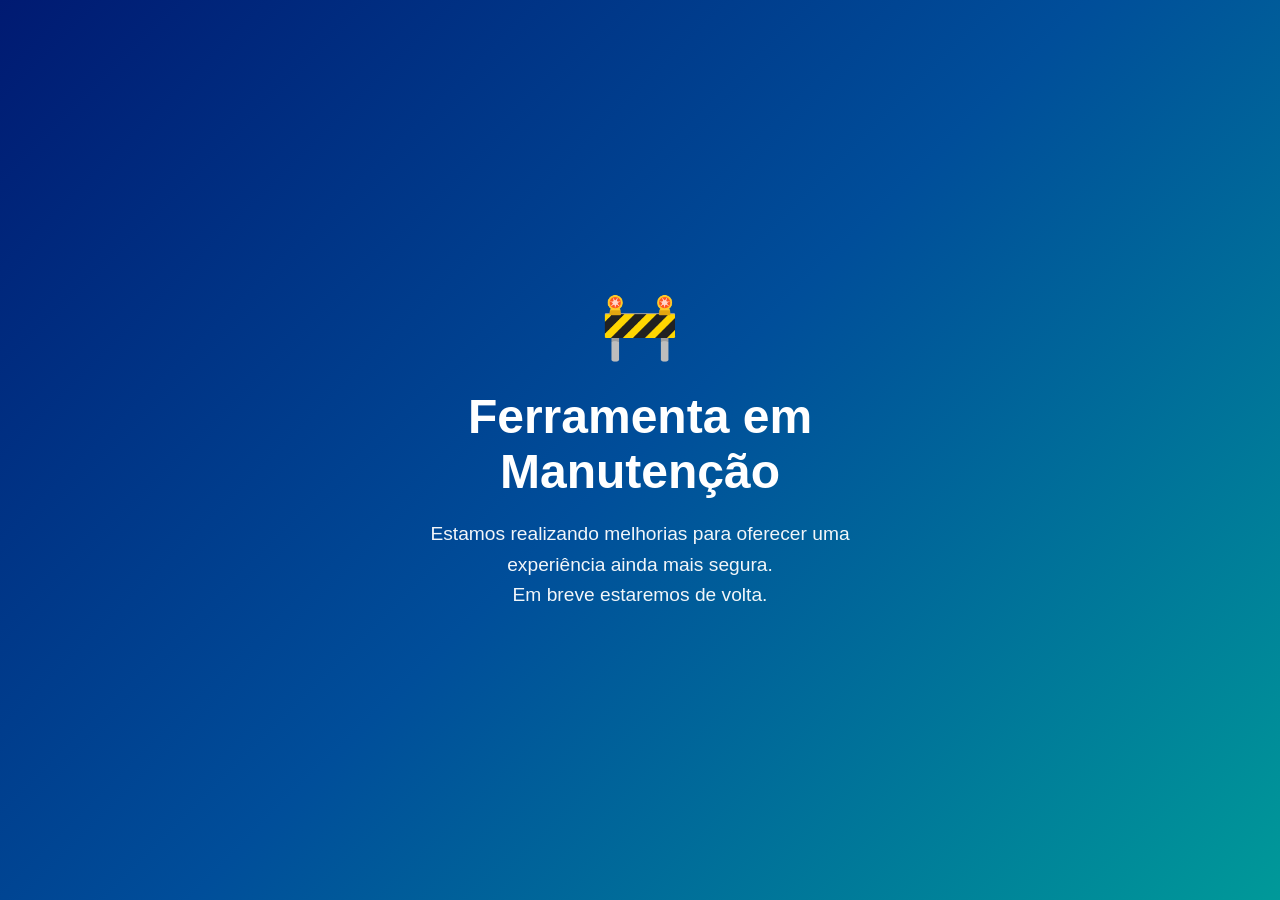
==== commit 564f44bb: "Rename index_manutencao.html to index.html" ====
--- a/FrontEnd/index.html
+++ b/FrontEnd/index.html
@@ -1,499 +1,66 @@
 <!DOCTYPE html>
 <html lang="pt-BR">
 <head>
-    <meta name="viewport" content="width=device-width, initial-scale=1.0">
     <meta charset="UTF-8">
     <meta name="viewport" content="width=device-width, initial-scale=1.0">
-    <title>Configurador de Migração SINAMICS V90 → S200 | Siemens</title>
-    <link rel="stylesheet" href="CSS/styles.css">
+    <title>Ferramenta de Migração SINAMICS </title>
+
+    <style>
+        * {
+            margin: 0;
+            padding: 0;
+            box-sizing: border-box;
+        }
+
+        body {
+            height: 100vh;
+            display: flex;
+            justify-content: center;
+            align-items: center;
+
+            background: linear-gradient(
+                135deg,
+                #001A72 0%,
+                #004E9A 50%,
+                #009999 100%
+            );
+
+            font-family: Arial, sans-serif;
+            color: white;
+            text-align: center;
+        }
+
+        .container {
+            max-width: 600px;
+            padding: 40px;
+        }
+
+        h1 {
+            font-size: 3rem;
+            margin-bottom: 20px;
+        }
+
+        p {
+            font-size: 1.2rem;
+            line-height: 1.6;
+            opacity: 0.95;
+        }
+
+        .icon {
+            font-size: 4rem;
+            margin-bottom: 25px;
+        }
+    </style>
 </head>
-
 <body>
-    <!-- HEADER -->
-    <div class="header">
-        <div class="header-left">
-            <div class="header-logo">
-                <a href="#" onclick="goHome()">
-                    <span>SIEMENS</span>
-                </a>
-            </div>
-            <div class="header-title">Configurador de Migração SINAMICS V90 → S200</div>
-        </div>
-        <div class="progress-section">
-            <div class="progress-bar-container">
-                <div class="progress-bar" id="progress-bar"></div>
-            </div>
-            <div class="progress-steps">
-                <div class="progress-step active" id="step-1">Seleção</div>
-                <div class="progress-step" id="step-2">Entrada de Dados</div>
-                <div class="progress-step" id="step-3">Resultados</div>
-            </div>
-        </div>
+    <div class="container">
+        <div class="icon">🚧</div>
+        <h1>Ferramenta em Manutenção</h1>
+        <p>
+            Estamos realizando melhorias para oferecer uma experiência ainda mais segura.
+        </p>
+        <p>
+            Em breve estaremos de volta.
     </div>
-
-    <!-- SELECTION PAGE -->
-    <div id="page-selection" class="page active">
-        <div class="container">
-            <div class="selection-wrapper">
-                <div class="selection-title">
-                    <h1>Ferramenta de Migração <span> SINAMICS V90</span></h1>
-                    <p>Sistema Inteligente para Análise de Compatibilidade e Recomendação de Conjunto Sucessor <span> SINAMICS S200 </span></p>
-                </div>
-
-                <div class="selection-grid">
-                    <div class="selection-card" onclick="selectMode('motor')">
-                        <div class="card-icon">
-                            <img src="img/motores.webp" alt="Motor" loading="lazy"/>
-                        </div>
-                        <h2>Análise por código SIMOTICS 1FL6 + Comunicação</h2>
-                        <ul>
-                            <li>Informar código MLFB da família SIMOTICS 1FL6 </li>
-                            <li>Selecionar protocolo de comunicação</li>
-                            <li>Sistema identifica conjunto atual equivalente</li>
-                        </ul>
-                        <button class="btn">Próximo <i class="fas fa-arrow-right"></i></button>
-                    </div>
-
-                    <div class="selection-card" onclick="selectMode('motor-drive')">
-                        <div class="card-icon">
-
-                        <img src="img/conjunto.webp" alt="Servoacionamento" class="img-conjunto" loading="lazy">    
-                        </div>
-                        <h2>Análise por Conjunto Drive + Motor</h2>
-                        <ul>
-                            <li>Informar código MLFB SIMOTICS 1FL6</li>
-                            <li>Informar código MLFB SINAMICS V90</li>
-                            <li>Protocolo e conjuunto sucessor detectado automaticamente</li>
-                        </ul>
-                        <button class="btn">Próximo <i class="fas fa-arrow-right"></i></button>
-                    </div>
-                </div>
-
-                    <!--Conheça a familia S200-->
-
-                <div class="s200-highlight">
-                <div class="s200-content">
-
-                    <!-- TEXTO -->
-                    <div class="s200-text">
-                        <h2>Conheça a nova geração <span>SINAMICS S200 & SIMOTICS 1FL2</span></h2>
-                        <p class="s200-subtitle">
-                            Mais desempenho, integração e eficiência para aplicações modernas 
-                        </p>
-                        <div class="s200-features">
-                            <div class="feature-item"> 0,05 kW - 7 kW</div>
-                            <div class="feature-item"> 200-240V / 380-480V</div>
-                            <div class="feature-item"> PROFINET / PTI </div>
-                            <div class="feature-item"> Modelos IP54 e IP65</div>
-                            <div class="feature-item"> Motores de Alta, Média e Baixa inércia</div>
-                            <div class="feature-item"> Ideal para aplicações básicas</div>
-                            <div class="feature-item empty"></div>
-                            <div class="feature-button">
-                                <a href="https://cache.industry.siemens.com/dl/files/562/109823562/att_1349952/v1/motion-control-drives-D37-1-complete-English-2025-11.pdf" 
-                                rel="noopener noreferrer" target="_blank" title="Ver catálogo D37.1/2025 ">
-                                    Solução completa <i class= "fas fa-arrow-right"></i>  
-                                </a>
-                            </div>
-                                
-                            </div>
-                        </div>
-                    
-                    <!-- IMAGEM -->
-                            <div class="s200-image">
-                                <a href="https://sieportal.siemens.com/en-us/products-services/10535666?tree=CatalogTree" target="_blank" title="Ver portfólio completo">
-                                    <img src="img/s200conjunto.webp" alt="SINAMICS S200 + 1FL2" loading="lazy">
-                                </a>
-                            </div>
-       </div>
-             </div>
-              <div class="migration-disclaimer">
-                            <div class="disclaimer-content">
-
-                                <h3>
-                                    <i class="fas fa-info-circle"></i>
-                                    Migração SINAMICS V90 → S200
-                                </h3>
-
-                                <p>
-                                    Esta ferramenta realiza a análise técnica de substituição de sistemas
-                                    <strong>SINAMICS V90</strong> & SIMOTICS 1FL6 pela nova família
-                                    <strong>SINAMICS S200</strong> & SIMOTICS 1FL2.
-                                    
-                                    A recomendação considera parâmetros como potência, torque, velocidade, tipo de encoder,
-                                    configuração mecânica e protocolo de comunicação, visando identificar o sucessor mais adequado para retrofit.
-                                </p>
-
-                                <t>
-                                    Esta ferramenta possui caráter orientativo e tem como objetivo apoiar a identificação de possíveis equivalências para migração entre equipamentos.
-                                    Os resultados não substituem a análise de engenharia da aplicação e devem ser validados por um profissional qualificado antes da tomada de decisão ou implementação.
-                                </t>
-
-                     </div>
-</div>
-
-
-            </div>
-        </div>
-    </div>
-
-    <!-- INPUT PAGE -->
-    <div id="page-input" class="page">
-        <div class="container">
-            <div class="input-wrapper">
-                <div class="input-form-section">
-                    <h1 id="input-title">Entrada de Dados</h1>
-                    <p class="input-form-subtitle">Informe os parâmetros por MLFB e protocolo de comunicação do conjunto atual</p>
-
-                    <div class="error-message" id="input-error"></div>
-
-                    <form id="input-form" onsubmit="handleSearch(event)">
-                        <div class="form-group">
-                            <label for="motor-mlfb">Código MLFB do Servomotor SIMOTICS 1FL6 <span class="required">*</span></label>
-                            <input
-                                type="text"
-                                id="motor-mlfb"
-                                placeholder="Ex: 1FL6042-1AC61-2AA1"
-                                autocomplete="off"
-                                onblur="validateMotor()"
-                                required
-                            >
-                            <div class="form-feedback"></div>
-                            <small>Formato padrão: 1FL6XXX-XXXXX-XXXXX (SIMOTICS 1FL6)</small>
-                        </div>
-
-                        <div class="form-group" id="drive-group" style="display: none;">
-                            <label for="drive-mlfb">Código MLFB do Drive SINAMICS V90 <span class="required">*</span></label>
-                            <input
-                                type="text"
-                                id="drive-mlfb"
-                                placeholder="Ex: 6SL3210-1KE21-2UF1"
-                                autocomplete="off"
-                                onblur="validateDrive()"
-                            >
-                            <div class="form-feedback"></div>
-                            <small>Série SINAMICS V90 (formato: 6SL3210-XXXXX-XXXXX)</small>
-                        </div>
-
-                        <div class="form-group" id="communication-group" style="display: none;">
-                            <label>Protocolo de Comunicação <span class="required">*</span></label>
-                            <div class="radio-group">
-                                <label>
-                                    <input type="radio" name="communication" value="PTI" required>
-                                    PTI (Trem de Pulsos)
-                                </label>
-                                <label>
-                                    <input type="radio" name="communication" value="PROFINET" required>
-                                    PROFINET
-                                </label>
-                            </div>
-                        </div>
-
-                        
-                        <div class="form-actions">
-                            <button type="button" class="btn btn-secondary" onclick="goBack()">
-                                <i class="fas fa-arrow-left"></i> Voltar
-                            </button>
-                            <button type="submit" class="btn" id="search-btn">
-                            <span class="btn-text">
-                                Identificar Sucessor
-                                <i class="fas fa-search"></i>
-                            </span>
-                            <span class="btn-loading" style="display: none;">
-                                <span class="spinner"></span>
-                                Processando
-                            </span>
-                            </button>
-                           
-                        </div>
-                    </form>
-                </div>
-
-                <div class="motor-illustration">
-                    <div class="motor-visual" id="motor-visual1">
-                        <img src="img/conjunto.webp" alt="Motor V90 1FL6" loading="lazy">
-                    </div>
-                    <div class="motor-info">
-                        <h3>Série SIMOTICS S-1FL6</h3>
-                        <p>Motor Síncrono de Ímã Permanente com Comunicação Integrada e Encoder de Posição</p>
-                    </div>
-                </div>
-            </div>
-
-            </div>
-
-
-
-
-        </div>
-    </div>
-
-
-    <!-- RESULT PAGE -->
-    <div id="page-result" class="page">
-        <div class="container">
-            <div class="result-header">
-                <h1>Análise de <span>Compatibilidade</span></h1>
-                <p>Comparativo técnico entre configuração atual e sucessor recomendado</p>
-            </div>
-
-            <!-- COMPARISON -->
-            <div class="comparison-wrapper">
-                <div class="comparison-card v90">
-                    <div class="card-header">
-                        <div class="card-header-icon">🟡</div>
-                        <div>
-                            <h2>Configuração Atual Legada</h2>
-                            <span class="subtitle">SINAMICS V90 & SIMOTICS 1FL6</span>
-                        </div>
-                    </div>
-
-                    <div class="product-codes-section">
-                        <span class="product-codes-title">Códigos de Identificação</span>
-                        <div class="product-code-item">
-                            <span class="product-code-label">MLFB do Motor</span>
-                            <span class="product-code-value" id="result-motor-v90">-</span>
-                        </div>
-                        <div class="product-code-item" id="result-drive-v90-container" style="display: none;">
-                            <span class="product-code-label">MLFB do Drive</span>
-                            <span class="product-code-value" id="result-drive-v90">-</span>
-                        </div>
-                    </div>
-
-
-                    <table class="specs-table">
-
-                      
-                        <tr>
-                            <td>Potência Nominal (Motor)</td>
-                            <td id="spec-power-v90">-</td>
-                        </tr>
-                          <tr>
-                            <td>Potência do Drive</td>
-                            <td id="spec-drive-power-v90">-</td>
-                        </tr>
-                        <tr>
-                            <td>Torque Nominal</td>
-                            <td id="spec-torque-v90">-</td>
-                        </tr>
-                        <tr>
-                            <td>Velocidade Síncrona</td>
-                            <td id="spec-speed-v90">-</td>
-                        </tr>
-                        <tr>
-                            <td>Tensão de Alimentação</td>
-                            <td id="spec-voltage-v90">-</td>
-                        </tr>
-                        <tr>
-                            <td>Configuração de Fases</td>
-                            <td id="spec-phases-v90">-</td>
-                        </tr>
-                        <tr>
-                            <td>Protocolo de Comunicação</td>
-                            <td id="spec-comm-v90">-</td>
-                        </tr>
-                        <tr>
-                            <td>Tipo de Encoder</td>
-                            <td id="spec-encoder-v90">-</td>
-                        </tr>
-                        <tr>
-                            <td>Configuração de Eixo</td>
-                            <td id="spec-shaft-v90">-</td>
-                        </tr>
-                        <tr>
-                            <td>Sistema de Freio</td>
-                            <td id="spec-brake-v90">-</td>
-                        </tr>
-                        <tr>
-                            <td>Altura do Eixo</td>
-                            <td id="spec-height-v90">-</td>
-                        </tr>
-                    </table>
-                </div>
-
-               
-
-                <div class="comparison-card s200">
-                    
-                    <div class="card-header">
-                       <div class="card-header custom-header">
-
-                            <!-- ÍCONE ESQUERDO -->
-                            <img src="img/new.webp" class="header-icon-left" alt="Ícone S200" loading="lazy">
-
-                            <!-- TEXTO CENTRAL -->
-                            <div class="header-text">
-                                <h2>Sucessor Recomendado</h2>
-                                <span class="subtitle">SINAMICS S200 & SIMOTICS 1FL2</span>
-                            </div>
-
-                            <!-- BADGE NEW (DIREITA) -->
-                            <img src="img/eco.webp" class="header-icon-right" alt="New" loading="lazy">
-
-                        </div>
-                    </div>
-
-                    <div class="product-codes-section">
-                        <span class="product-codes-title">Códigos de Identificação</span>
-                        <div class="product-code-item">
-                             <div id="ip-toggle-container" style="display:none;"></div>
-                            <span class="product-code-label">MLFB do Motor</span>
-                            <span class="product-code-value" id="result-motor-s200">-</span>
-                        </div>
-
-                       
-
-                        
-                        <div class="product-code-item" id="result-drive-s200-container" style="display: none;">
-                            <span class="product-code-label">MLFB do Drive</span>
-                            <span class="product-code-value" id="result-drive-s200">-</span>
-                        </div>
-                    </div>
-
-                    <table class="specs-table">
-                        <tr>
-                            <td>Potência Nominal (Motor)</td>
-                            <td id="spec-power-s200">-</td>
-                        </tr>
-                        <tr>
-                            <td>Potência do Drive</td>
-                            <td id="spec-drive-power-s200">-</td>
-                        </tr>
-                        <tr>
-                            <td>Torque Nominal</td>
-                            <td id="spec-torque-s200">-</td>
-                        </tr>
-                        <tr>
-                            <td>Velocidade Síncrona</td>
-                            <td id="spec-speed-s200">-</td>
-                        </tr>
-                        <tr>
-                            <td>Tensão de Alimentação</td>
-                            <td id="spec-voltage-s200">-</td>
-                        </tr>
-                        <tr>
-                            <td>Configuração de Fases</td>
-                            <td id="spec-phases-s200">-</td>
-                        </tr>
-                        <tr>
-                            <td>Protocolo de Comunicação</td>
-                            <td id="spec-comm-s200">-</td>
-                        </tr>
-                        <tr>
-                            <td>Tipo de Encoder</td>
-                            <td id="spec-encoder-s200">-</td>
-                        </tr>
-                        <tr>
-                            <td>Configuração de Eixo</td>
-                            <td id="spec-shaft-s200">-</td>
-                        </tr>
-                        <tr>
-                            <td>Sistema de Freio</td>
-                            <td id="spec-brake-s200">-</td>
-                        </tr>
-                        <tr>
-                            <td>Altura do Eixo</td>
-                            <td id="spec-height-s200">-</td>
-                        </tr>
-                    </table>
-                </div>
-            </div>
-
-            <!-- CHARTS -->
-           <div class="charts-section">
-
-    <div class="charts-title">
-        <i class="fas fa-cube"></i>
-        Conjunto Sucessor <span>SINAMICS S200 & SIMOTICS 1FL2</span> (Ver no SiePortal)
-    </div>
-<div class="product-grid">
-
-    <!-- DRIVE S200 -->
-    <a id="s200-drive-link"
-       class="product-card"
-       target="_blank"
-       rel="noopener noreferrer"
-       data-power-field="potencia_kw_drive"
-       data-suffix="kW">
-
-        <img src="img/s200_individual.webp" alt="Drive S200" title="Abrir no SiePortal" loading="lazy">
-
-        <div class="product-label">
-            ServoDrive SINAMICS S200 - <span class="auto-power"></span>
-        </div>
-    </a>
-
-    <!-- MOTOR S200 -->
-    <a id="s200-motor-link"
-       class="product-card"
-       target="_blank"
-       rel="noopener noreferrer"
-       data-power-field="potencia_kw"
-       data-suffix="kW">
-
-        <img src="img/1fl2_individual.webp" alt="Motor S200" title="Abrir no SiePortal" loading="lazy">
-
-        <div class="product-label">
-            Servomotor SIMOTICS 1FL2 - <span class="auto-power"></span> 
-        </div>
-    </a>
-
-</div>
-</div>
-
-            <!-- WARNINGS -->
-            <div class="warnings-section" id="warnings-section">
-                <h3> Observações Técnicas Relevantes</h3>
-                <div id="warnings-list"></div>
-            </div>
-
-            <!-- ACTIONS -->
-            <div class="result-actions">
-                <button class="btn btn-secondary" onclick="copyToClipboard()">
-                    <i class="fas fa-copy"></i> Copiar Códigos
-                </button>
-                <button class="btn" onclick="newSearch()">
-                    <i class="fas fa-search"></i> Nova Análise
-                </button>
-                <button class="btn btn-secondary" onclick="exportToExcel()">
-                    <i class="fas fa-file-excel"></i> Exportar .XLSX
-                </button>
-            </div>
-        </div>
-    </div>
-
-    <!-- ERROR PAGE -->
-    <div id="page-error" class="page">
-        <div class="error-container">
-            <div class="error-icon">❌</div>
-            <h1>Análise Inconclusiva</h1>
-            <p>Não foi possível identificar um sucessor compatível para a configuração técnica informada. Verifique os códigos MLFB e tente novamente.</p>
-
-            <div style="margin-top: 40px;">
-                <button class="btn btn-secondary" onclick="goBack()" style="margin-bottom: 15px;">
-                    <i class="fas fa-arrow-left"></i> Voltar
-                </button>
-                <button class="btn" onclick="newSearch()">
-                    <i class="fas fa-search"></i> Nova Análise
-                </button>
-            </div>
-        </div>
-    </div>
-
-    <div class="copy-feedback" id="copy-feedback">
-        <i class="fas fa-check-circle"></i> Códigos copiados com sucesso!
-    </div>
-
-    <script>
-    async function loadXLSX() {
-        if (!window.XLSX) {
-            await import("https://cdn.jsdelivr.net/npm/xlsx@0.18.5/dist/xlsx.full.min.js");
-        }
-    }
-    </script>
-    <script src="Js/app.v2.5.js"></script>
-    <footer class="footer">
-    <span>© 2026 • Desenvolvido por Mauricio da Cruz </span>
-    </footer>
 </body>
 </html>
-
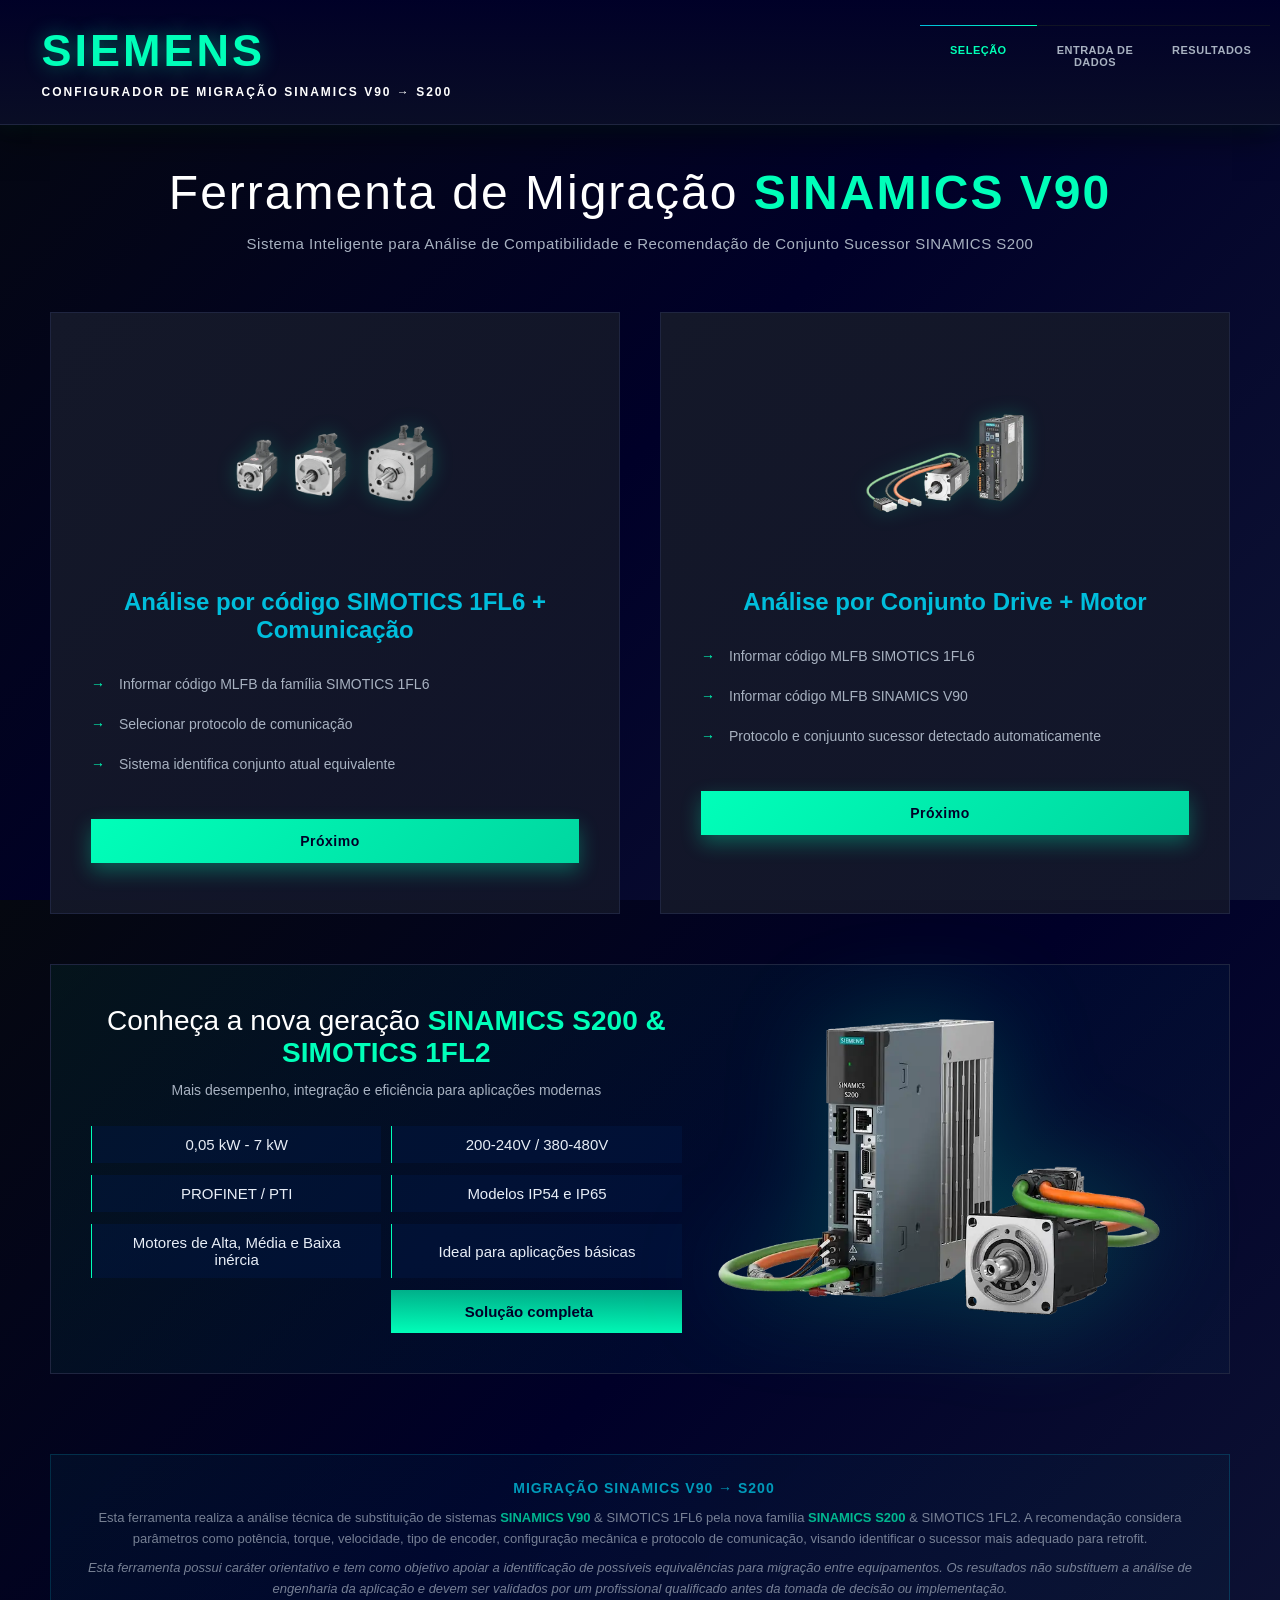
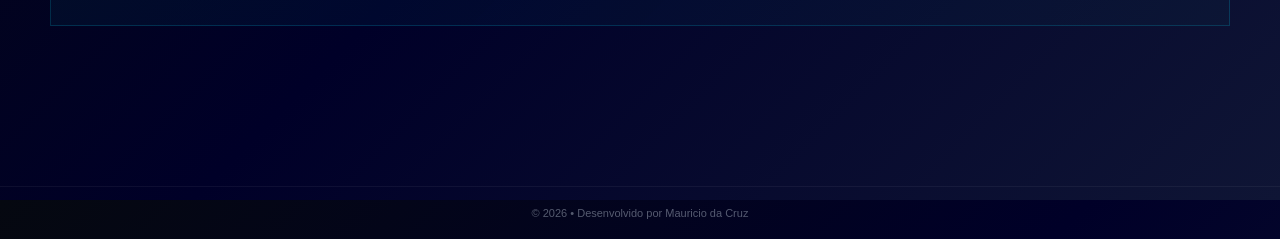
==== commit bc5d31f0: "Rename backup_index.html to index.html" ====
--- a/FrontEnd/index.html
+++ b/FrontEnd/index.html
@@ -1,66 +1,499 @@
 <!DOCTYPE html>
 <html lang="pt-BR">
 <head>
+    <meta name="viewport" content="width=device-width, initial-scale=1.0">
     <meta charset="UTF-8">
     <meta name="viewport" content="width=device-width, initial-scale=1.0">
-    <title>Ferramenta de Migração SINAMICS </title>
-
-    <style>
-        * {
-            margin: 0;
-            padding: 0;
-            box-sizing: border-box;
+    <title>Configurador de Migração SINAMICS V90 → S200 | Siemens</title>
+    <link rel="stylesheet" href="CSS/styles.css">
+</head>
+
+<body>
+    <!-- HEADER -->
+    <div class="header">
+        <div class="header-left">
+            <div class="header-logo">
+                <a href="#" onclick="goHome()">
+                    <span>SIEMENS</span>
+                </a>
+            </div>
+            <div class="header-title">Configurador de Migração SINAMICS V90 → S200</div>
+        </div>
+        <div class="progress-section">
+            <div class="progress-bar-container">
+                <div class="progress-bar" id="progress-bar"></div>
+            </div>
+            <div class="progress-steps">
+                <div class="progress-step active" id="step-1">Seleção</div>
+                <div class="progress-step" id="step-2">Entrada de Dados</div>
+                <div class="progress-step" id="step-3">Resultados</div>
+            </div>
+        </div>
+    </div>
+
+    <!-- SELECTION PAGE -->
+    <div id="page-selection" class="page active">
+        <div class="container">
+            <div class="selection-wrapper">
+                <div class="selection-title">
+                    <h1>Ferramenta de Migração <span> SINAMICS V90</span></h1>
+                    <p>Sistema Inteligente para Análise de Compatibilidade e Recomendação de Conjunto Sucessor <span> SINAMICS S200 </span></p>
+                </div>
+
+                <div class="selection-grid">
+                    <div class="selection-card" onclick="selectMode('motor')">
+                        <div class="card-icon">
+                            <img src="img/motores.webp" alt="Motor" loading="lazy"/>
+                        </div>
+                        <h2>Análise por código SIMOTICS 1FL6 + Comunicação</h2>
+                        <ul>
+                            <li>Informar código MLFB da família SIMOTICS 1FL6 </li>
+                            <li>Selecionar protocolo de comunicação</li>
+                            <li>Sistema identifica conjunto atual equivalente</li>
+                        </ul>
+                        <button class="btn">Próximo <i class="fas fa-arrow-right"></i></button>
+                    </div>
+
+                    <div class="selection-card" onclick="selectMode('motor-drive')">
+                        <div class="card-icon">
+
+                        <img src="img/conjunto.webp" alt="Servoacionamento" class="img-conjunto" loading="lazy">    
+                        </div>
+                        <h2>Análise por Conjunto Drive + Motor</h2>
+                        <ul>
+                            <li>Informar código MLFB SIMOTICS 1FL6</li>
+                            <li>Informar código MLFB SINAMICS V90</li>
+                            <li>Protocolo e conjuunto sucessor detectado automaticamente</li>
+                        </ul>
+                        <button class="btn">Próximo <i class="fas fa-arrow-right"></i></button>
+                    </div>
+                </div>
+
+                    <!--Conheça a familia S200-->
+
+                <div class="s200-highlight">
+                <div class="s200-content">
+
+                    <!-- TEXTO -->
+                    <div class="s200-text">
+                        <h2>Conheça a nova geração <span>SINAMICS S200 & SIMOTICS 1FL2</span></h2>
+                        <p class="s200-subtitle">
+                            Mais desempenho, integração e eficiência para aplicações modernas 
+                        </p>
+                        <div class="s200-features">
+                            <div class="feature-item"> 0,05 kW - 7 kW</div>
+                            <div class="feature-item"> 200-240V / 380-480V</div>
+                            <div class="feature-item"> PROFINET / PTI </div>
+                            <div class="feature-item"> Modelos IP54 e IP65</div>
+                            <div class="feature-item"> Motores de Alta, Média e Baixa inércia</div>
+                            <div class="feature-item"> Ideal para aplicações básicas</div>
+                            <div class="feature-item empty"></div>
+                            <div class="feature-button">
+                                <a href="https://cache.industry.siemens.com/dl/files/562/109823562/att_1349952/v1/motion-control-drives-D37-1-complete-English-2025-11.pdf" 
+                                rel="noopener noreferrer" target="_blank" title="Ver catálogo D37.1/2025 ">
+                                    Solução completa <i class= "fas fa-arrow-right"></i>  
+                                </a>
+                            </div>
+                                
+                            </div>
+                        </div>
+                    
+                    <!-- IMAGEM -->
+                            <div class="s200-image">
+                                <a href="https://sieportal.siemens.com/en-us/products-services/10535666?tree=CatalogTree" target="_blank" title="Ver portfólio completo">
+                                    <img src="img/s200conjunto.webp" alt="SINAMICS S200 + 1FL2" loading="lazy">
+                                </a>
+                            </div>
+       </div>
+             </div>
+              <div class="migration-disclaimer">
+                            <div class="disclaimer-content">
+
+                                <h3>
+                                    <i class="fas fa-info-circle"></i>
+                                    Migração SINAMICS V90 → S200
+                                </h3>
+
+                                <p>
+                                    Esta ferramenta realiza a análise técnica de substituição de sistemas
+                                    <strong>SINAMICS V90</strong> & SIMOTICS 1FL6 pela nova família
+                                    <strong>SINAMICS S200</strong> & SIMOTICS 1FL2.
+                                    
+                                    A recomendação considera parâmetros como potência, torque, velocidade, tipo de encoder,
+                                    configuração mecânica e protocolo de comunicação, visando identificar o sucessor mais adequado para retrofit.
+                                </p>
+
+                                <t>
+                                    Esta ferramenta possui caráter orientativo e tem como objetivo apoiar a identificação de possíveis equivalências para migração entre equipamentos.
+                                    Os resultados não substituem a análise de engenharia da aplicação e devem ser validados por um profissional qualificado antes da tomada de decisão ou implementação.
+                                </t>
+
+                     </div>
+</div>
+
+
+            </div>
+        </div>
+    </div>
+
+    <!-- INPUT PAGE -->
+    <div id="page-input" class="page">
+        <div class="container">
+            <div class="input-wrapper">
+                <div class="input-form-section">
+                    <h1 id="input-title">Entrada de Dados</h1>
+                    <p class="input-form-subtitle">Informe os parâmetros por MLFB e protocolo de comunicação do conjunto atual</p>
+
+                    <div class="error-message" id="input-error"></div>
+
+                    <form id="input-form" onsubmit="handleSearch(event)">
+                        <div class="form-group">
+                            <label for="motor-mlfb">Código MLFB do Servomotor SIMOTICS 1FL6 <span class="required">*</span></label>
+                            <input
+                                type="text"
+                                id="motor-mlfb"
+                                placeholder="Ex: 1FL6042-1AC61-2AA1"
+                                autocomplete="off"
+                                onblur="validateMotor()"
+                                required
+                            >
+                            <div class="form-feedback"></div>
+                            <small>Formato padrão: 1FL6XXX-XXXXX-XXXXX (SIMOTICS 1FL6)</small>
+                        </div>
+
+                        <div class="form-group" id="drive-group" style="display: none;">
+                            <label for="drive-mlfb">Código MLFB do Drive SINAMICS V90 <span class="required">*</span></label>
+                            <input
+                                type="text"
+                                id="drive-mlfb"
+                                placeholder="Ex: 6SL3210-1KE21-2UF1"
+                                autocomplete="off"
+                                onblur="validateDrive()"
+                            >
+                            <div class="form-feedback"></div>
+                            <small>Série SINAMICS V90 (formato: 6SL3210-XXXXX-XXXXX)</small>
+                        </div>
+
+                        <div class="form-group" id="communication-group" style="display: none;">
+                            <label>Protocolo de Comunicação <span class="required">*</span></label>
+                            <div class="radio-group">
+                                <label>
+                                    <input type="radio" name="communication" value="PTI" required>
+                                    PTI (Trem de Pulsos)
+                                </label>
+                                <label>
+                                    <input type="radio" name="communication" value="PROFINET" required>
+                                    PROFINET
+                                </label>
+                            </div>
+                        </div>
+
+                        
+                        <div class="form-actions">
+                            <button type="button" class="btn btn-secondary" onclick="goBack()">
+                                <i class="fas fa-arrow-left"></i> Voltar
+                            </button>
+                            <button type="submit" class="btn" id="search-btn">
+                            <span class="btn-text">
+                                Identificar Sucessor
+                                <i class="fas fa-search"></i>
+                            </span>
+                            <span class="btn-loading" style="display: none;">
+                                <span class="spinner"></span>
+                                Processando
+                            </span>
+                            </button>
+                           
+                        </div>
+                    </form>
+                </div>
+
+                <div class="motor-illustration">
+                    <div class="motor-visual" id="motor-visual1">
+                        <img src="img/conjunto.webp" alt="Motor V90 1FL6" loading="lazy">
+                    </div>
+                    <div class="motor-info">
+                        <h3>Série SIMOTICS S-1FL6</h3>
+                        <p>Motor Síncrono de Ímã Permanente com Comunicação Integrada e Encoder de Posição</p>
+                    </div>
+                </div>
+            </div>
+
+            </div>
+
+
+
+
+        </div>
+    </div>
+
+
+    <!-- RESULT PAGE -->
+    <div id="page-result" class="page">
+        <div class="container">
+            <div class="result-header">
+                <h1>Análise de <span>Compatibilidade</span></h1>
+                <p>Comparativo técnico entre configuração atual e sucessor recomendado</p>
+            </div>
+
+            <!-- COMPARISON -->
+            <div class="comparison-wrapper">
+                <div class="comparison-card v90">
+                    <div class="card-header">
+                        <div class="card-header-icon">🟡</div>
+                        <div>
+                            <h2>Configuração Atual Legada</h2>
+                            <span class="subtitle">SINAMICS V90 & SIMOTICS 1FL6</span>
+                        </div>
+                    </div>
+
+                    <div class="product-codes-section">
+                        <span class="product-codes-title">Códigos de Identificação</span>
+                        <div class="product-code-item">
+                            <span class="product-code-label">MLFB do Motor</span>
+                            <span class="product-code-value" id="result-motor-v90">-</span>
+                        </div>
+                        <div class="product-code-item" id="result-drive-v90-container" style="display: none;">
+                            <span class="product-code-label">MLFB do Drive</span>
+                            <span class="product-code-value" id="result-drive-v90">-</span>
+                        </div>
+                    </div>
+
+
+                    <table class="specs-table">
+
+                      
+                        <tr>
+                            <td>Potência Nominal (Motor)</td>
+                            <td id="spec-power-v90">-</td>
+                        </tr>
+                          <tr>
+                            <td>Potência do Drive</td>
+                            <td id="spec-drive-power-v90">-</td>
+                        </tr>
+                        <tr>
+                            <td>Torque Nominal</td>
+                            <td id="spec-torque-v90">-</td>
+                        </tr>
+                        <tr>
+                            <td>Velocidade Síncrona</td>
+                            <td id="spec-speed-v90">-</td>
+                        </tr>
+                        <tr>
+                            <td>Tensão de Alimentação</td>
+                            <td id="spec-voltage-v90">-</td>
+                        </tr>
+                        <tr>
+                            <td>Configuração de Fases</td>
+                            <td id="spec-phases-v90">-</td>
+                        </tr>
+                        <tr>
+                            <td>Protocolo de Comunicação</td>
+                            <td id="spec-comm-v90">-</td>
+                        </tr>
+                        <tr>
+                            <td>Tipo de Encoder</td>
+                            <td id="spec-encoder-v90">-</td>
+                        </tr>
+                        <tr>
+                            <td>Configuração de Eixo</td>
+                            <td id="spec-shaft-v90">-</td>
+                        </tr>
+                        <tr>
+                            <td>Sistema de Freio</td>
+                            <td id="spec-brake-v90">-</td>
+                        </tr>
+                        <tr>
+                            <td>Altura do Eixo</td>
+                            <td id="spec-height-v90">-</td>
+                        </tr>
+                    </table>
+                </div>
+
+               
+
+                <div class="comparison-card s200">
+                    
+                    <div class="card-header">
+                       <div class="card-header custom-header">
+
+                            <!-- ÍCONE ESQUERDO -->
+                            <img src="img/new.webp" class="header-icon-left" alt="Ícone S200" loading="lazy">
+
+                            <!-- TEXTO CENTRAL -->
+                            <div class="header-text">
+                                <h2>Sucessor Recomendado</h2>
+                                <span class="subtitle">SINAMICS S200 & SIMOTICS 1FL2</span>
+                            </div>
+
+                            <!-- BADGE NEW (DIREITA) -->
+                            <img src="img/eco.webp" class="header-icon-right" alt="New" loading="lazy">
+
+                        </div>
+                    </div>
+
+                    <div class="product-codes-section">
+                        <span class="product-codes-title">Códigos de Identificação</span>
+                        <div class="product-code-item">
+                             <div id="ip-toggle-container" style="display:none;"></div>
+                            <span class="product-code-label">MLFB do Motor</span>
+                            <span class="product-code-value" id="result-motor-s200">-</span>
+                        </div>
+
+                       
+
+                        
+                        <div class="product-code-item" id="result-drive-s200-container" style="display: none;">
+                            <span class="product-code-label">MLFB do Drive</span>
+                            <span class="product-code-value" id="result-drive-s200">-</span>
+                        </div>
+                    </div>
+
+                    <table class="specs-table">
+                        <tr>
+                            <td>Potência Nominal (Motor)</td>
+                            <td id="spec-power-s200">-</td>
+                        </tr>
+                        <tr>
+                            <td>Potência do Drive</td>
+                            <td id="spec-drive-power-s200">-</td>
+                        </tr>
+                        <tr>
+                            <td>Torque Nominal</td>
+                            <td id="spec-torque-s200">-</td>
+                        </tr>
+                        <tr>
+                            <td>Velocidade Síncrona</td>
+                            <td id="spec-speed-s200">-</td>
+                        </tr>
+                        <tr>
+                            <td>Tensão de Alimentação</td>
+                            <td id="spec-voltage-s200">-</td>
+                        </tr>
+                        <tr>
+                            <td>Configuração de Fases</td>
+                            <td id="spec-phases-s200">-</td>
+                        </tr>
+                        <tr>
+                            <td>Protocolo de Comunicação</td>
+                            <td id="spec-comm-s200">-</td>
+                        </tr>
+                        <tr>
+                            <td>Tipo de Encoder</td>
+                            <td id="spec-encoder-s200">-</td>
+                        </tr>
+                        <tr>
+                            <td>Configuração de Eixo</td>
+                            <td id="spec-shaft-s200">-</td>
+                        </tr>
+                        <tr>
+                            <td>Sistema de Freio</td>
+                            <td id="spec-brake-s200">-</td>
+                        </tr>
+                        <tr>
+                            <td>Altura do Eixo</td>
+                            <td id="spec-height-s200">-</td>
+                        </tr>
+                    </table>
+                </div>
+            </div>
+
+            <!-- CHARTS -->
+           <div class="charts-section">
+
+    <div class="charts-title">
+        <i class="fas fa-cube"></i>
+        Conjunto Sucessor <span>SINAMICS S200 & SIMOTICS 1FL2</span> (Ver no SiePortal)
+    </div>
+<div class="product-grid">
+
+    <!-- DRIVE S200 -->
+    <a id="s200-drive-link"
+       class="product-card"
+       target="_blank"
+       rel="noopener noreferrer"
+       data-power-field="potencia_kw_drive"
+       data-suffix="kW">
+
+        <img src="img/s200_individual.webp" alt="Drive S200" title="Abrir no SiePortal" loading="lazy">
+
+        <div class="product-label">
+            ServoDrive SINAMICS S200 - <span class="auto-power"></span>
+        </div>
+    </a>
+
+    <!-- MOTOR S200 -->
+    <a id="s200-motor-link"
+       class="product-card"
+       target="_blank"
+       rel="noopener noreferrer"
+       data-power-field="potencia_kw"
+       data-suffix="kW">
+
+        <img src="img/1fl2_individual.webp" alt="Motor S200" title="Abrir no SiePortal" loading="lazy">
+
+        <div class="product-label">
+            Servomotor SIMOTICS 1FL2 - <span class="auto-power"></span> 
+        </div>
+    </a>
+
+</div>
+</div>
+
+            <!-- WARNINGS -->
+            <div class="warnings-section" id="warnings-section">
+                <h3> Observações Técnicas Relevantes</h3>
+                <div id="warnings-list"></div>
+            </div>
+
+            <!-- ACTIONS -->
+            <div class="result-actions">
+                <button class="btn btn-secondary" onclick="copyToClipboard()">
+                    <i class="fas fa-copy"></i> Copiar Códigos
+                </button>
+                <button class="btn" onclick="newSearch()">
+                    <i class="fas fa-search"></i> Nova Análise
+                </button>
+                <button class="btn btn-secondary" onclick="exportToExcel()">
+                    <i class="fas fa-file-excel"></i> Exportar .XLSX
+                </button>
+            </div>
+        </div>
+    </div>
+
+    <!-- ERROR PAGE -->
+    <div id="page-error" class="page">
+        <div class="error-container">
+            <div class="error-icon">❌</div>
+            <h1>Análise Inconclusiva</h1>
+            <p>Não foi possível identificar um sucessor compatível para a configuração técnica informada. Verifique os códigos MLFB e tente novamente.</p>
+
+            <div style="margin-top: 40px;">
+                <button class="btn btn-secondary" onclick="goBack()" style="margin-bottom: 15px;">
+                    <i class="fas fa-arrow-left"></i> Voltar
+                </button>
+                <button class="btn" onclick="newSearch()">
+                    <i class="fas fa-search"></i> Nova Análise
+                </button>
+            </div>
+        </div>
+    </div>
+
+    <div class="copy-feedback" id="copy-feedback">
+        <i class="fas fa-check-circle"></i> Códigos copiados com sucesso!
+    </div>
+
+    <script>
+    async function loadXLSX() {
+        if (!window.XLSX) {
+            await import("https://cdn.jsdelivr.net/npm/xlsx@0.18.5/dist/xlsx.full.min.js");
         }
-
-        body {
-            height: 100vh;
-            display: flex;
-            justify-content: center;
-            align-items: center;
-
-            background: linear-gradient(
-                135deg,
-                #001A72 0%,
-                #004E9A 50%,
-                #009999 100%
-            );
-
-            font-family: Arial, sans-serif;
-            color: white;
-            text-align: center;
-        }
-
-        .container {
-            max-width: 600px;
-            padding: 40px;
-        }
-
-        h1 {
-            font-size: 3rem;
-            margin-bottom: 20px;
-        }
-
-        p {
-            font-size: 1.2rem;
-            line-height: 1.6;
-            opacity: 0.95;
-        }
-
-        .icon {
-            font-size: 4rem;
-            margin-bottom: 25px;
-        }
-    </style>
-</head>
-<body>
-    <div class="container">
-        <div class="icon">🚧</div>
-        <h1>Ferramenta em Manutenção</h1>
-        <p>
-            Estamos realizando melhorias para oferecer uma experiência ainda mais segura.
-        </p>
-        <p>
-            Em breve estaremos de volta.
-    </div>
+    }
+    </script>
+    <script src="Js/app.v2.5.js"></script>
+    <footer class="footer">
+    <span>© 2026 • Desenvolvido por Mauricio da Cruz </span>
+    </footer>
 </body>
 </html>
+
--- a/FrontEnd/CSS/styles.css
+++ b/FrontEnd/CSS/styles.css
@@ -0,0 +1,196 @@
+.charts-title span,.disclaimer-content strong,.header-logo span,.progress-step.active,.radio-group label:hover{color:var(--bold-green)}*,.feature-item{box-sizing:border-box}.disclaimer-content t,.form-group small,.warning-item div:last-child,.warning-list li{font-style:italic}.bar-label,.error-container,.migration-banner,.motor-info,.product-card,.progress-step,.result-header,.selection-wrapper{text-align:center}*{margin:0;padding:0}:root{--bold-green:#00FFB9;--dark-blue:#000028;--light-petrol:#00BEDC;--white:#FFFFFF;--dark-bg:#0a0e27;--darker-bg:#050810;--card-bg:#141829;--card-hover:#1a1f3a;--border-color:#1f2540;--text-primary:#e8eef7;--text-secondary:#a8b2c1;--color-origin:#FFC107;--color-destination:#00FFB9}body,html{width:100%;height:100%}body{font-family:'Segoe UI',Arial,sans-serif;background:linear-gradient(135deg,var(--darker-bg) 0,var(--dark-blue) 50%,#0f1535 100%);color:var(--text-primary);min-height:100vh;overflow-x:hidden}.header{background:linear-gradient(180deg,rgba(0,0,40,.95) 0,rgba(10,14,39,.9) 100%);padding:25px 10px;box-shadow:0 8px 32px rgba(0,0,0,.6),0 0 20px rgba(0,255,185,.1);display:flex;justify-content:space-between;align-items:right;border-bottom:1px solid var(--border-color);position:right;top:0;z-index:100}.header-left{display:flex;flex-direction:column;gap:8px;margin-left:2.5%}.header-logo{font-size:45px;font-weight:700;color:var(--white);letter-spacing:3px;text-shadow:0 0 20px rgba(0,255,185,.4)}.header-logo a{text-decoration:none;color:inherit}.header-logo a:hover{opacity:.8}.header-title{color:#fff;font-size:12px;font-weight:600;letter-spacing:2px;text-transform:uppercase}.progress-section{display:flex;flex-direction:column;gap:12px;width:350px}.progress-bar-container{width:100%;height:1px;background:var(--border-color);overflow:hidden;box-shadow:inset 0 0 8px rgba(0,0,0,.5)}.progress-bar{height:100%;background:linear-gradient(90deg,var(--light-petrol) 0,var(--bold-green) 100%);width:0%;transition:width .8s cubic-bezier(.22, 1, .36, 1);box-shadow:0 0 15px rgba(0,255,185,.6)}.progress-steps{display:flex;justify-content:space-between;gap:100}.progress-step{flex:16;font-size:11px;font-weight:700;color:var(--text-secondary);padding:6px 8px;border-bottom:0 solid var(--border-color);transition:.3s;text-transform:uppercase;letter-spacing:.5px}.progress-step.active{border-bottom-color:var(--bold-green);text-shadow:0 0 1px rgba(0,4,3,.5)}.s200-highlight{margin-top:50px;padding:40px;border:1px solid var(--border-color);background:linear-gradient(135deg,rgba(0,255,185,.05) 0,rgba(0,190,220,.03) 100%)}.s200-content{display:grid;grid-template-columns:1.4fr 1.2fr;gap:1px;align-items:center}.s200-text h2{font-size:28px;color:var(--white);margin-bottom:10px;font-weight:300}.result-header h1 span,.s200-text h2 span,.selection-title h1 span{color:var(--bold-green);font-weight:700}.s200-subtitle{color:var(--text-secondary);font-size:14px;margin-bottom:25px;line-height:1.6}.feature-button a{display:flex;justify-content:center;align-items:center;gap:15px;background:linear-gradient(1deg,var(--bold-green) 0,#00d7a1c3 100%);color:var(--dark-blue);padding:13px;font-size:15px;font-weight:700;text-decoration:wavy;transition:.3s}.feature-button a:hover{transform:translateX(5px);box-shadow:0 10px 25px rgba(0,255,185,.4)}.empty{visibility:hidden}.s200-features{display:grid;grid-template-columns:10fr 10fr;gap:12px 10px;align-items:stretch;justify-items:stretch}.feature-item{font-size:15px;color:var(--text-primary);width:100%;background:rgba(1,23,69,.438);padding:10px 20px;border-left:1px solid var(--bold-green);transition:.3s;display:flex;align-items:center;justify-content:center}.feature-item:hover{background:rgba(0,255,187,.075);transform:translateX(2px)}.s200-image{display:flex;justify-content:right;align-items:right}.s200-image img{width:90%;max-width:500px;object-fit:contain;filter:drop-shadow(0 0 50px rgba(0, 255, 185, .2));transition:.3s}.card-icon img,.card-icon img.img-conjunto{width:200px;height:200px}.s200-image img:hover{transform:scale(1.15);filter:drop-shadow(0 0 25px rgba(0, 255, 185, .4))}@media (max-width:800px){.s200-content{grid-template-columns:1fr}}.comparison-wrapper,.input-wrapper,.product-grid,.selection-grid{grid-template-columns:1fr 1fr}.container{max-width:1400px;margin:0 auto;padding:40px 50px}.page{display:none;animation:.6s ease-out fadeIn}.error-message.show,.page.active,.result-wrapper{display:block}@keyframes fadeIn{from{opacity:0;transform:translateY(20px)}to{opacity:1;transform:translateY(0)}}.selection-wrapper{margin-bottom:60px}.selection-title h1{font-size:48px;color:var(--white);margin-bottom:15px;font-weight:300;letter-spacing:2px}.selection-title p{color:var(--text-secondary);font-size:15px;letter-spacing:.5px;margin-bottom:40px}.migration-banner{background:linear-gradient(135deg,rgba(0,255,185,.08) 0,rgba(0,190,220,.05) 100%);border:1px solid var(--light-petrol);padding:40px;margin-bottom:50px}.disclaimer-content h3,.migration-banner-title{margin-bottom:12px;letter-spacing:1px;text-transform:uppercase}.migration-banner-title{color:var(--bold-green);font-size:26px;font-weight:700}.migration-banner-subtitle{color:var(--light-petrol);font-size:15px;font-weight:600;margin-bottom:20px;letter-spacing:.5px}.migration-banner-description{color:var(--text-secondary);font-size:14px;line-height:1.8;max-width:900px;margin:0 auto}.migration-banner-highlight{display:inline;background:linear-gradient(135deg,var(--bold-green) 0,var(--light-petrol) 100%);-webkit-background-clip:text;-webkit-text-fill-color:transparent;background-clip:text;font-weight:700;font-size:14px}.migration-disclaimer{margin-top:80px;padding:25px 30px;border:1px solid rgba(0,190,220,.2);background:linear-gradient(135deg,rgba(0,190,220,.05) 0,rgba(0,255,185,.02) 100%)}.disclaimer-content h3{text-align:center;justify-content:center;font-size:14px;color:var(--light-petrol);font-weight:700;display:flex;align-items:center;gap:8px;opacity:80%}.disclaimer-content p,.disclaimer-content t{opacity:70%;font-size:13px;color:var(--text-secondary);margin-bottom:8px;line-height:1.6}.selection-grid{display:grid;gap:40px;margin-top:60px}.selection-card{background:linear-gradient(135deg,var(--card-bg) 0,rgba(20,24,41,.8) 100%);border:1px solid var(--border-color);padding:50px 40px;cursor:pointer;transition:.4s cubic-bezier(.4, 0, .2, 1);position:relative;overflow:hidden}.selection-card::before{content:'';position:absolute;top:0;left:-100%;width:100%;height:100%;background:linear-gradient(90deg,transparent,rgba(0,255,185,.1),transparent);transition:left .6s}.selection-card:hover::before{left:100%}.selection-card:hover{border-color:var(--bold-green);transform:translateY(-15px);box-shadow:0 30px 80px rgba(0,255,185,.15),inset 0 1px 0 rgba(255,255,255,.05);background:linear-gradient(135deg,rgba(20,24,41,.95) 0,#1a1f3a 100%)}.card-icon{margin-bottom:25px;display:flex;justify-content:center;align-items:center}.card-icon img{max-width:100%;max-height:100%;object-fit:contain;transition:.3s;filter:drop-shadow(0 0 10px rgba(0, 255, 185, .2))}.img-conjunto{width:150px;height:auto}.selection-card:hover .card-icon img{transform:scale(1.1);filter:drop-shadow(0 0 20px rgba(0, 255, 185, .5))}.selection-card:hover .card-icon{transform:scale(1.15) rotate(1deg)}.selection-card h2{color:var(--light-petrol);margin-bottom:20px;font-size:24px;font-weight:600;transition:.3s}.selection-card:hover h2{color:var(--bold-green);text-shadow:0 0 15px rgba(0,255,185,.5)}.selection-card ul{list-style:none;margin-bottom:35px;text-align:left}.selection-card li{padding:12px 0 12px 28px;color:var(--text-secondary);font-size:14px;position:relative;transition:.3s}.selection-card li::before{content:"→";color:var(--bold-green);font-weight:700;position:absolute;left:0;transition:.3s}.btn,.form-group input[type=text],.form-group select{transition:.3s cubic-bezier(.4, 0, .2, 1);width:100%}.selection-card:hover li{color:var(--text-primary);transform:translateX(5px)}.btn{background:linear-gradient(135deg,var(--bold-green) 0,#00d7a0 100%);color:var(--dark-blue);border:none;padding:14px 32px;cursor:pointer;font-size:14px;font-weight:700;display:inline-flex;align-items:center;gap:10px;letter-spacing:.5px;box-shadow:0 8px 20px rgba(0,255,185,.3);justify-content:center}.btn:hover{transform:translateY(-3px);box-shadow:0 12px 30px rgba(0,255,185,.5)}.btn-secondary{background:linear-gradient(135deg,var(--card-bg) 0,var(--card-hover) 100%);color:var(--text-primary);border:1px solid var(--light-petrol);box-shadow:0 8px 20px rgba(0,0,0,.3)}.input-form-section,.product-card{border:1px solid var(--border-color)}.btn-secondary:hover{border-color:var(--bold-green);box-shadow:0 12px 30px rgba(0,255,185,.2);background:linear-gradient(135deg,var(--card-hover) 0,rgba(26,31,58,.8) 100%)}.input-wrapper{display:grid;gap:60px;align-items:center}.input-form-section{background:linear-gradient(135deg,var(--card-bg) 0,rgba(20,24,41,.8) 100%);padding:50px;box-shadow:0 20px 60px rgba(0,0,0,.4)}.input-form-section h1{color:var(--bold-green);margin-bottom:10px;font-size:28px;font-weight:400;letter-spacing:1px}.input-form-subtitle{color:var(--text-secondary);font-size:13px;margin-bottom:40px;font-style:italic;letter-spacing:.5px}.form-group{margin-bottom:30px}.form-group label{display:block;color:var(--text-primary);font-weight:600;margin-bottom:10px;font-size:13px;text-transform:uppercase;letter-spacing:1px}.form-group label .required{color:#ff6b6b}.form-group input[type=text],.form-group select{padding:14px 16px;border:1px solid var(--border-color);font-size:14px;background:linear-gradient(135deg,rgba(10,14,39,.5) 0,rgba(5,8,16,.5) 100%);color:var(--text-primary)}.form-group input[type=text]::placeholder{color:var(--text-secondary)}.form-group input[type=text]:focus,.form-group select:focus{outline:0;border-color:var(--bold-green);box-shadow:0 0 0 3px rgba(0,255,185,.1);background:linear-gradient(135deg,rgba(10,14,39,.8) 0,rgba(5,8,16,.8) 100%)}.footer {
+    text-align: center;
+    font-size: 11px;
+    color: rgba(168, 178, 193, 0.5); /* bem sutil */
+    margin-top: 60px;
+    padding: 20px 0;
+    border-top: 1px solid rgba(255,255,255,0.05);
+}
+
+.footer span {
+    transition: all 0.3s ease;
+}
+
+.ip-feedback {
+    display: inline-flex;
+    align-items:stretch;
+    gap: 4px;
+}
+
+.footer span:hover {
+    color: var(--bold-green);
+}
+/* CONTAINER */
+.ip-segmented {
+    position: relative;
+    display: inline-flex;
+    border: 2px solid #020e36;
+    border-radius: 6px;
+    overflow: hidden;
+    background-color: #f5f5f5a5;
+    margin: 0px 0px 18px 0px;
+}
+
+/* SLIDER DESLIZANTE */
+.ip-slider {
+    position: absolute;
+    top: 0;
+    left: 0;
+    width: 50%;
+    height: 100%;
+    background-color: var(--bold-green);
+    border-radius: 6px;
+    transition: transform 0.25s ease;
+    z-index: 1;
+}
+
+/* BOTÕES */
+.ip-segment {
+    position: relative;
+    z-index: 2;
+    padding: 8px 20px;
+    font-size: 12px;
+    color: #0b086d;
+    cursor: pointer;
+    background: transparent;
+    border: none;
+    outline: none;
+    transition: color 0.2s ease;
+}
+
+/* TEXTO ATIVO */
+.ip-segment.active {
+    color: rgb(4, 5, 66);
+    font-weight: bold;
+    transform: scale(1.2) ;
+}
+
+/* HOVER */
+.ip-segment:hover {
+    color: #222222c0;
+}
+
+/* HEADER (label + feedback lado a lado) */
+.ip-header {
+    display: flex;
+    justify-content: space-between;
+    align-items: center;
+    margin-bottom: 6px;
+}
+
+/* TEXTO FEEDBACK */
+/* container geral */
+.ip-wrapper {
+    display: flex;
+    flex-direction: column;
+    gap: 6px;
+}
+
+
+
+/* linha 2 */
+.ip-row {
+    display: flex;
+    align-items: center;
+    gap: 35px;
+}
+
+/* feedback */
+.ip-feedback {
+    font-size: 12px;
+    margin-bottom: 20px;
+    align-items: center;
+    height: 100%;
+    color: #00FFB9;
+    opacity: 0%;
+    transform: translateY(0px);
+    transition: all 0.2s ease;
+}
+
+/* animação */
+.ip-feedback.show {
+    opacity: 1;
+    transform: translateY(0);
+}
+
+/* LABEL COM ÍCONE */
+.ip-label {
+    display: flex;
+    align-items: center;
+    gap: 6px;
+    font-size: 14px;
+    color: #666;
+    margin-bottom: 6px;
+}
+
+/* ÍCONE */
+.info-icon {
+    position: relative;
+    font-size: 16px;
+    color: #888;
+    cursor: pointer;
+}
+
+/* TOOLTIP */
+.info-tooltip {
+    position: absolute;
+    bottom: 140%;
+    left: 50%;
+    transform: translateX(-50%) scale(0.95);
+    
+    background-color: #2b2b2b;
+    color: #fff;
+    font-size: 12px;
+    padding: 8px 10px;
+    border-radius: 6px;
+    
+    width: 220px;
+    text-align: center;
+
+    opacity: 0;
+    pointer-events: none;
+
+    transition: 
+        opacity 0.2s ease,
+        transform 0.2s ease;
+
+    z-index: 10;
+}
+
+/* ESTADO VISÍVEL */
+.info-tooltip.show {
+    opacity: 1;
+    transform: translateX(-50%) scale(1);
+    pointer-events: auto;
+}
+
+/* SETINHA */
+.info-tooltip::after {
+    content: "";
+    position: absolute;
+    top: 100%;
+    left: 50%;
+    transform: translateX(-50%);
+    
+    border-width: 5px;
+    border-style: solid;
+    border-color: #2b2b2b transparent transparent transparent;
+}
+
+@media (max-width: 600px) {
+    .ip-row {
+        flex-direction: column;
+        align-items: flex-start;
+        gap: 6px;
+    }
+
+    .ip-feedback {
+        margin-top: 2px;
+    }
+}
+.info-icon:hover .info-tooltip {
+    opacity: 1;
+    transform: translateX(-50%) scale(1);
+}
+
+.form-group input[type=text].valid{border-color:#00d7a0;box-shadow:0 0 0 3px rgba(0,215,160,.1)}.form-group input[type=text].invalid{border-color:#ff6b6b;box-shadow:0 0 0 3px rgba(255,107,107,.1)}.form-feedback{margin-top:8px;font-size:12px;display:none;transition:.3s}.form-feedback.valid{color:#00d7a0;display:block}.form-feedback.invalid{color:#ff6b6b;display:block}.form-group small{color:var(--text-secondary);margin-top:8px;display:block;font-size:12px}.radio-group{display:flex;gap:30px;margin-top:14px}.radio-group label{display:flex;align-items:center;margin:0;cursor:pointer;font-weight:400;font-size:14px;color:var(--text-secondary);transition:.3s}.radio-group input[type=radio]{width:18px;height:18px;margin-right:10px;cursor:pointer;accent-color:var(--bold-green)}.form-actions,.result-actions{display:flex;gap:15px;margin-top:45px}.form-actions button,.result-actions button{flex:1;padding:16px;font-size:14px;font-weight:700;transition:.3s}@keyframes spin{to{transform:rotate(360deg)}}.spinner{width:18px;height:18px;border:3px solid rgba(255,255,255,.2);border-top-color:#00ffb9;border-radius:50%;animation:.6s linear infinite spin}.btn-text{display:inline-flex;align-items:center;gap:8px}.btn-loading,.btn.loading .btn-text{display:none}.btn-loading{align-items:center;gap:10px}.btn.loading .btn-loading{display:inline-flex;align-items:center;gap:10px}.btn:disabled{opacity:.8;cursor:not-allowed}.error-message{background:linear-gradient(135deg,rgba(255,107,107,.08) 0,rgba(255,107,107,.03) 100%);color:#f99;padding:14px 16px;margin-bottom:25px;display:none;border-left:1px solid #ff6b6b;font-size:14px;border:1px solid rgba(255,107,107,.2)}.motor-illustration{display:flex;flex-direction:column;align-items:center;justify-content:center;gap:30px}.motor-visual{width:450px;height:450px}.motor-visual img{width:100%;height:100%;object-fit:contain}.motor-visual:hover{border-color:var(--bold-green);box-shadow:0 0 30px rgba(0,255,185,.15)}.motor-visual svg{width:80%;height:80%;filter:drop-shadow(0 0 10px rgba(0, 255, 185, .3));transition:.3s}.motor-visual:hover svg{filter:drop-shadow(0 0 20px rgba(0, 255, 185, .6));transform:scale(1.05)}.motor-info{width:100%;background:linear-gradient(135deg,rgba(0,190,220,.08) 0,rgba(0,255,185,.03) 100%);border:1px solid var(--light-petrol);padding:20px}.motor-info h3{color:var(--bold-green);margin-bottom:10px;font-size:14px;font-weight:700;text-transform:uppercase;letter-spacing:1px}.motor-info p{color:var(--text-secondary);font-size:13px;line-height:1.6}.product-grid{display:grid;gap:20px}.new-badge{position:absolute;top:20px;right:100px;width:150px;height:auto;z-index:0;pointer-events:none}.product-card{text-decoration:none;color:inherit;padding:15px;border-radius:10px;transition:.3s;background:rgba(255,255,255,.02)}.product-card:hover{transform:translateY(-5px);box-shadow:0 10px 25px rgba(0,255,185,.15)}.product-card img{width:100%;max-height:170px;object-fit:contain}.product-label{margin-top:10px;font-size:12px;font-weight:700;text-transform:uppercase}.result-header{margin-bottom:20px}.result-header h1{color:var(--white);font-size:36px;margin-bottom:12px;font-weight:300;letter-spacing:2px}.card-header .subtitle,.result-header p{color:var(--text-secondary);letter-spacing:.5px}.result-header p{font-size:14px}.comparison-wrapper{display:grid;gap:50px;margin-bottom:60px}.card-header.custom-header{display:grid;grid-template-columns:1fr auto;align-items:center;gap:15px;border-bottom:none}.header-icon-left{width:100px;height:auto;flex-shrink:0}.header-icon-right{position:absolute;right:0;top:0;justify-self:end;max-width:30%;height:auto;flex-shrink:0;margin-left:auto}.comparison-card{background:linear-gradient(135deg,var(--card-bg) 0,rgba(20,24,41,.8) 100%);border:1px solid var(--border-color);padding:40px;transition:.4s cubic-bezier(.4, 0, .2, 1);overflow:hidden;position:relative}.comparison-card::before{content:'';position:absolute;top:0;left:0;right:0;height:3px;background:linear-gradient(90deg,var(--light-petrol),var(--bold-green))}.comparison-card.v90::before{background:linear-gradient(90deg,var(--color-origin),orange)}.comparison-card.s200 .card-header.custom-header{margin-bottom:0;padding-bottom:0}.comparison-card.s200::before{background:linear-gradient(90deg,var(--color-destination),#00d7a0);transform:scale(1.1);z-index:2}.comparison-card:hover{border-color:var(--bold-green);box-shadow:0 25px 7px rgba(0,255,185,.15)}.comparison-card.v90:hover{border-color:var(--color-origin);transform:translateY(-2px)}.comparison-card.s200:hover{border-color:var(--bold-green);transform:translateY(-16px)}.card-header,.specs-table tr{border-bottom:1px solid var(--border-color)}.card-header{display:flex;align-items:center;margin-bottom:30px;padding-bottom:20px}.card-header-icon{font-size:50px;margin-right:20px;transition:transform .3s}.product-code-label,.product-codes-title{font-size:12px;letter-spacing:1px;display:block}.comparison-card:hover .card-header-icon{transform:scale(1.15)}.card-header h2{color:var(--text-primary);font-size:18px;margin:0;font-weight:600;letter-spacing:.5px}.card-header .subtitle{display:block;font-size:13px;font-weight:400;margin-top:5px}.product-codes-section{background:linear-gradient(135deg,rgba(0,255,185,.06) 0,rgba(0,190,220,.03) 100%);border:1px solid var(--light-petrol);padding:25px;margin-bottom:35px}.chart-card,.charts-section{border:1px solid var(--border-color)}.chart-card h3,.product-codes-title{font-weight:700;margin-bottom:20px;text-transform:uppercase}.comparison-card.v90 .product-codes-section{background:linear-gradient(135deg,rgba(255,193,7,.08) 0,rgba(255,193,7,.02) 100%);border:1px solid rgba(85,65,6,.3)}.comparison-card.s200 .product-codes-section{background:linear-gradient(135deg,rgba(0,255,185,.08) 0,rgba(5,230,192,.03) 100%);border:1.5px solid var(--light-petrol)}.product-codes-title{color:var(--bold-green)}.comparison-card.v90 .product-code-value,.comparison-card.v90 .product-codes-title,.comparison-card.v90 .specs-table td:last-child .highlight{color:var(--color-origin)}.comparison-card.v90 .card-header{border-bottom:2px solid var(--border-color);padding-bottom:24px;margin-bottom:35px}.bar.s200~.bar-value,.comparison-card.s200 .product-code-value,.comparison-card.s200 .product-codes-title,.comparison-card.s200 .specs-table td:last-child .highlight{color:var(--color-destination)}.product-code-item{margin-bottom:18px}.product-code-item:last-child{margin-bottom:0}.product-code-label{color:var(--text-secondary);text-transform:uppercase;margin-bottom:6px}.product-code-value{color:var(--bold-green);font-size:18px;font-weight:700;font-family:'Courier New',monospace;letter-spacing:1px;word-break:break-all}.specs-table{width:100%;font-size:14px}.specs-table tr{transition:.3s}.specs-table tr:hover{background:rgba(0,255,185,.03)}.specs-table td{padding:14px 0}.specs-table td:first-child{color:var(--text-secondary);font-weight:700;width:50%}.chart-card h3,.specs-table td:last-child{color:var(--text-primary);letter-spacing:.5px}.specs-table td:last-child{font-weight:800;text-align:right;font-size:15.9px}.specs-table td:last-child .highlight{color:var(--bold-green);font-weight:1000}.charts-section{background:linear-gradient(135deg,var(--card-bg) 0,rgba(20,24,41,.8) 100%);padding:40px;margin-bottom:60px;transition:.3s}.bar,.chart-card{transition:.4s cubic-bezier(.4, 0, .2, 1)}.charts-section:hover{border-color:var(--light-petrol);box-shadow:0 20px 60px rgba(0,190,220,.1)}.charts-title{color:var(--white);font-size:18px;font-weight:600;margin-bottom:35px;padding-bottom:15px;border-bottom:1px solid var(--border-color);letter-spacing:.5px}.charts-grid{display:grid;grid-template-columns:repeat(3,1fr);gap:30px}.chart-card{background:linear-gradient(135deg,rgba(10,14,39,.3) 0,rgba(5,8,16,.3) 100%);padding:25px}.chart-card:hover{border-color:var(--bold-green);transform:translateY(-6px);box-shadow:0 15px 40px rgba(0,255,185,.1);background:linear-gradient(135deg,rgba(10,14,39,.5) 0,rgba(5,8,16,.5) 100%)}.chart-card h3{font-size:13px}.chart-canvas{display:flex;align-items:flex-end;justify-content:space-around;gap:15px;height:200px}.chart-bar{display:flex;flex-direction:column;align-items:center;gap:10px;flex:1}.bar{width:100%;background:linear-gradient(180deg,var(--color-origin) 0,orange 100%);box-shadow:0 0 15px rgba(255,193,7,.3);position:relative}.bar.s200{background:linear-gradient(180deg,var(--color-destination) 0,#00d7a0 100%);box-shadow:0 0 15px rgba(0,255,185,.3)}.chart-bar:hover .bar{box-shadow:0 0 25px rgba(0,255,185,.6);transform:scaleY(1.05)}.bar-label{font-size:11px;color:var(--text-secondary);width:100%;font-weight:600;text-transform:uppercase;letter-spacing:.5px}.bar-value{font-size:12px;font-weight:700;color:var(--color-origin);margin-top:5px}.warnings-section{background:linear-gradient(135deg,rgba(255,193,7,.06) 0,rgba(255,193,7,.02) 100%);border-left:1px solid #ffc107;padding:25px;margin-bottom:40px;display:none;border:1px solid rgba(255,193,7,.15)}.warnings-section h3{color:#f1cd179e;margin-bottom:18px;font-size:14px;font-weight:700;text-transform:uppercase;letter-spacing:1px}.warning-item{margin-bottom:18px;font-size:17px;line-height:1.7;padding:12px;background:rgba(0,0,0,.15);transition:.3s}.warning-item:hover{background:rgba(0,0,0,.2);transform:translateX(4px)}.warning-list{margin:0;padding-left:18px;list-style:none}.warning-list li{position:relative;padding-left:18px;margin-bottom:10px;font-size:13px;color:var(--text-secondary)}.warning-list li::before{content:"›";position:absolute;left:0;color:#ffc107;font-weight:700}.warning-item strong{color:#ffc107;display:block;margin-bottom:6px}.error-container{background:linear-gradient(135deg,var(--card-bg) 0,rgba(20,24,41,.8) 100%);border:1px solid #ff6b6b;padding:60px;box-shadow:0 20px 60px rgba(0,0,0,.4);max-width:650px;margin:80px auto}.error-icon{font-size:64px;margin-bottom:25px}.error-container h1{color:#ff6b6b;margin-bottom:18px;font-size:26px;font-weight:400;letter-spacing:1px}.error-container p{color:var(--text-secondary);margin-bottom:18px;line-height:1.7;font-size:14px}.copy-feedback{position:fixed;top:30px;right:30px;background:linear-gradient(135deg,var(--bold-green) 0,#00d7a0 100%);color:var(--dark-blue);padding:16px 24px;display:none;z-index:2000;font-size:13px;font-weight:700;box-shadow:0 12px 40px rgba(0,255,185,.4);letter-spacing:.5px}.copy-feedback.show{display:flex;align-items:center;gap:10px;animation:.5s cubic-bezier(.68,-.55,.265,1.55) bounceIn}@keyframes bounceIn{0%{opacity:0;transform:scale(.3) translateY(-20px)}100%{opacity:1;transform:scale(1) translateY(0)}}@media (max-width:1024px){.comparison-wrapper,.input-wrapper{grid-template-columns:1fr;gap:30px}.charts-grid,.selection-grid{grid-template-columns:1fr}.progress-section{width:250px}}@media (max-width:768px){.form-actions,.header,.result-actions{flex-direction:column}.motor-visual,.motor-visual img{width:100%;height:auto}.input-wrapper,.product-grid{grid-template-columns:1fr}.header{padding:15px 20px;gap:15px}.container,.motor-info{padding:15px}.selection-title h1{font-size:32px}.migration-banner{padding:25px;margin-top:40px;width:100%}.migration-banner-title{font-size:22px}.charts-section,.comparison-card,.input-form-section{padding:30px 20px}.progress-section{width:100%}.input-wrapper{gap:25px;width:100%}.input-form-section{padding:25px 15px;width:100%;max-width:100%;overflow:hidden}.form-group input,.form-group select{width:100%;max-width:100%}.form-actions,.radio-group{flex-direction:column;gap:10px}.motor-visual{max-width:280px}body{overflow-x:hidden}.product-card{min-height:220px}.product-card img{max-height:140px}}
